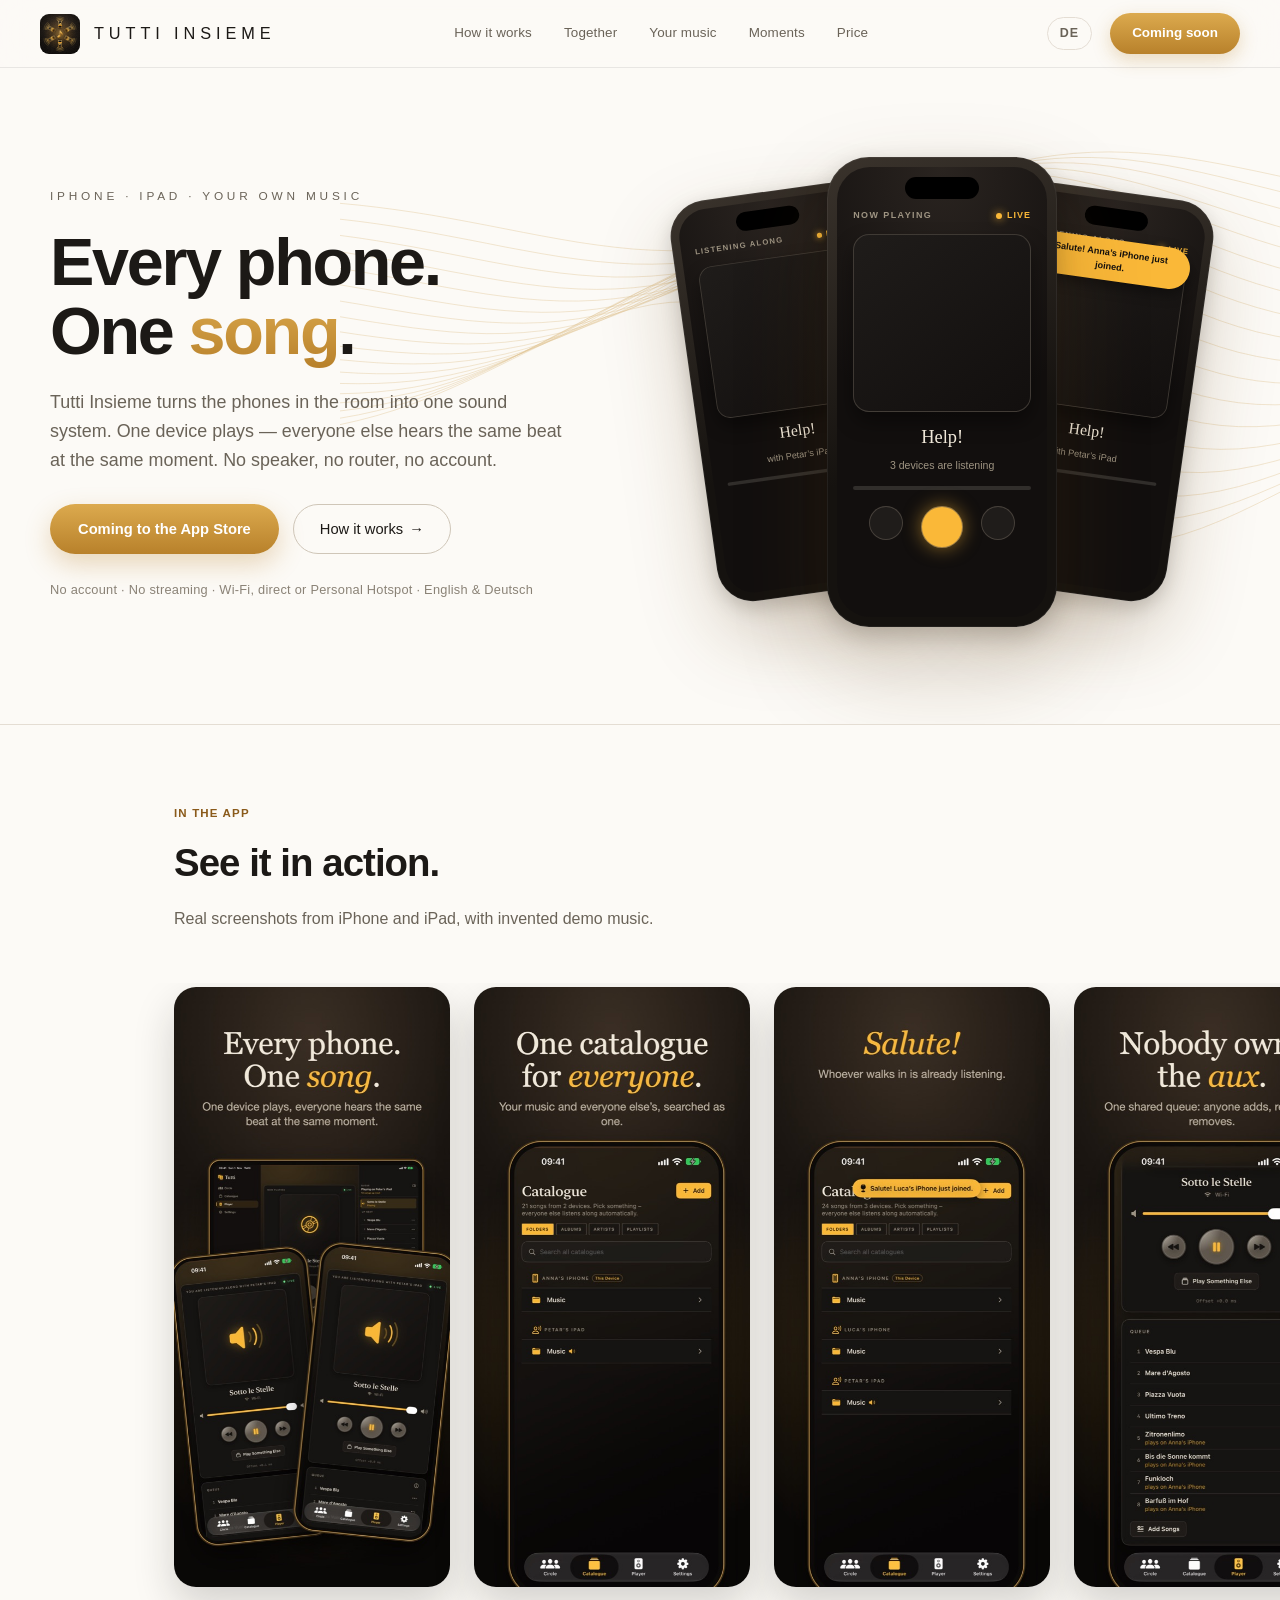
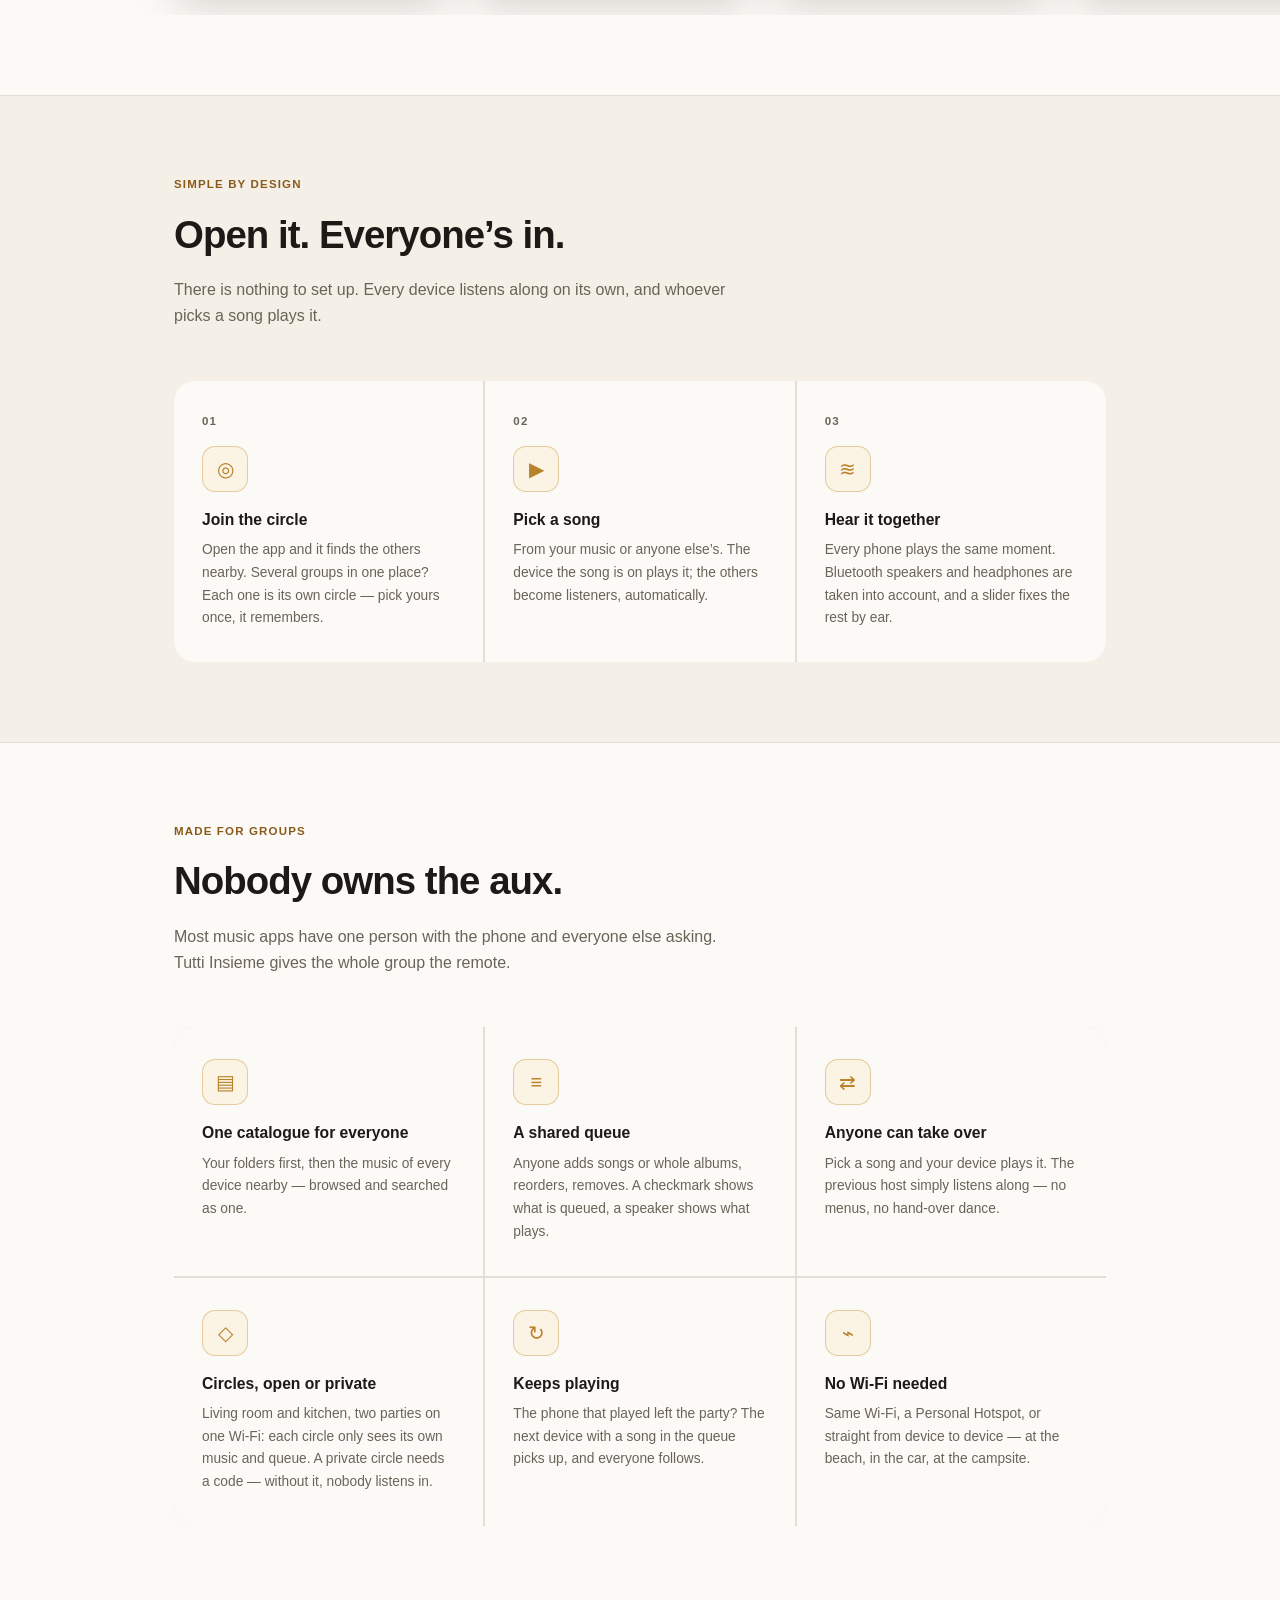
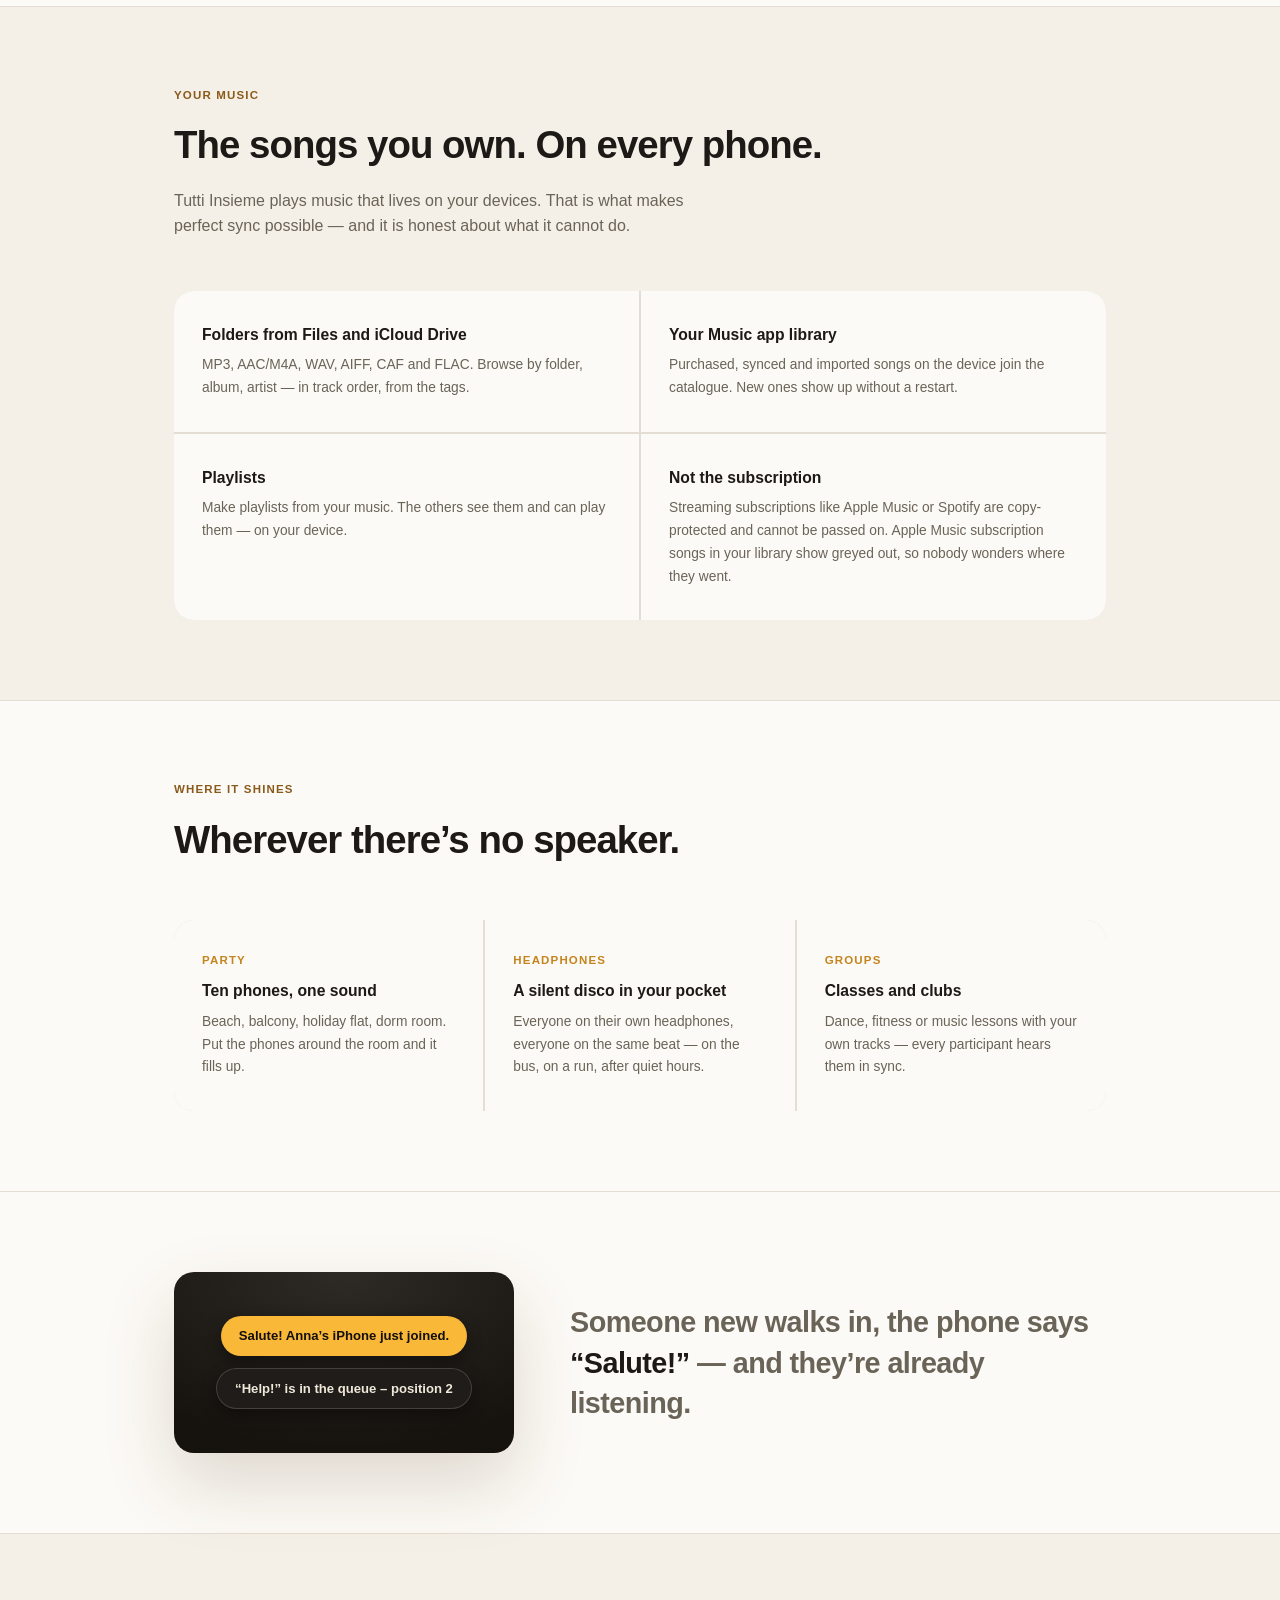
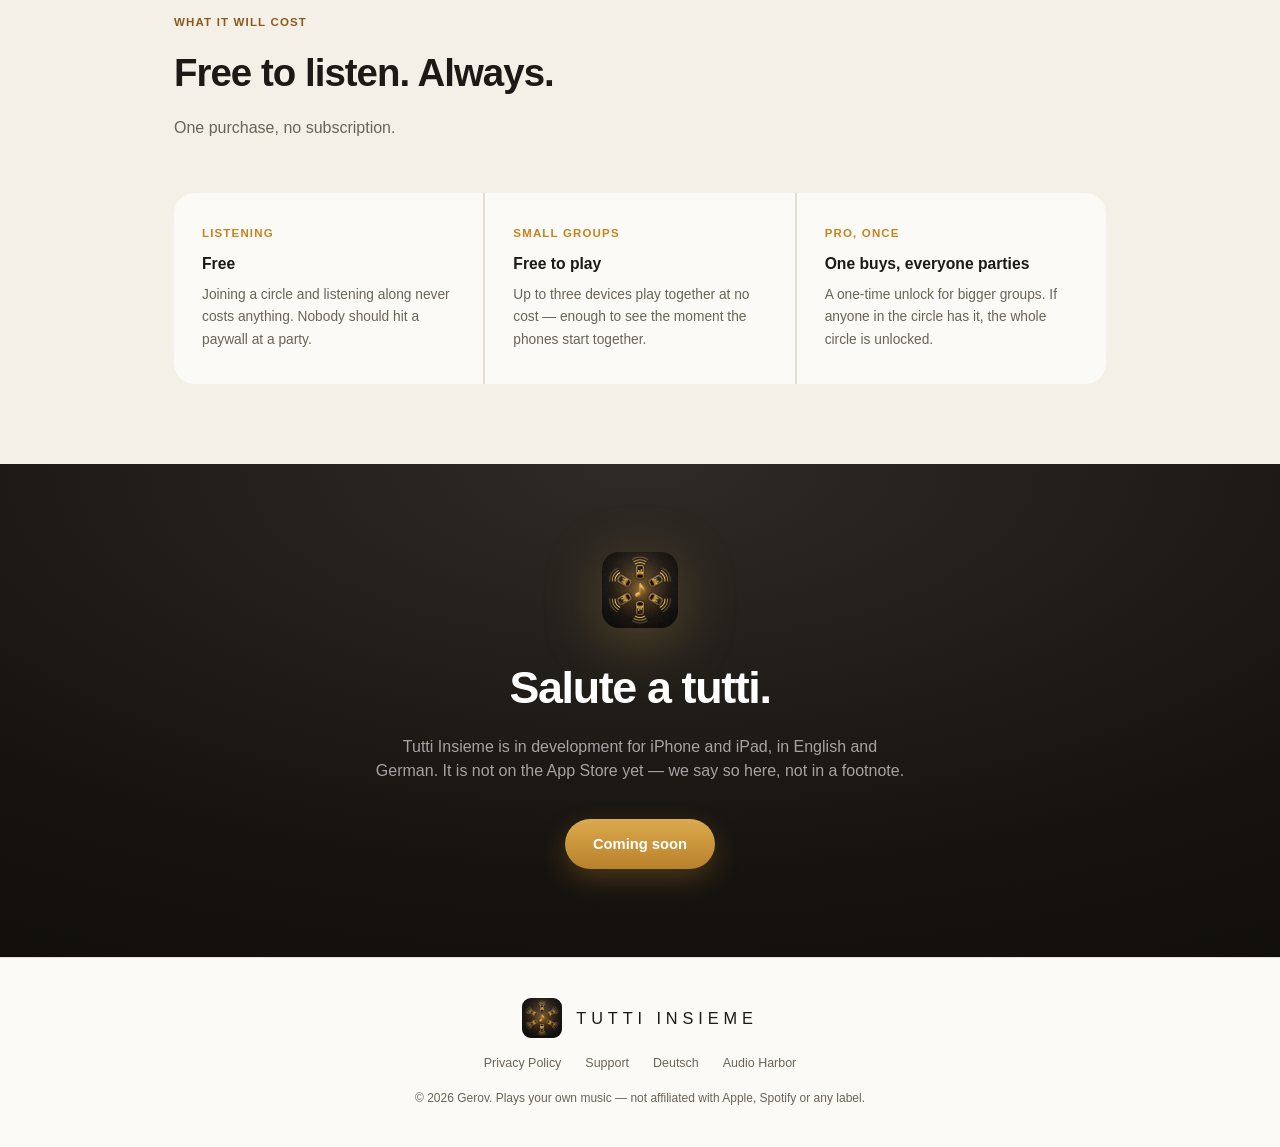
==== docs/index.html @ 095e5b58 "Update website from tutti-insieme-develop 756f2d0" ====
<!DOCTYPE html>
<html lang="en">
<head>
  <meta charset="UTF-8" />
  <meta name="viewport" content="width=device-width, initial-scale=1.0" />
  <title>Tutti Insieme — Every phone. One song.</title>
  <meta name="description" content="Tutti Insieme turns the iPhones and iPads in the room into one sound system. One device plays, everyone hears the same beat at the same moment. Your own music, no speaker, no account." />
  <meta name="keywords" content="play music on multiple phones, sync music iPhone, silent disco app, party without speaker, shared queue, local music" />
  <link rel="icon" type="image/svg+xml" href="mark.svg" />
  <link rel="apple-touch-icon" href="icon-180.png" />
  <link rel="alternate" hreflang="de" href="de.html" />
  <link rel="alternate" hreflang="en" href="index.html" />
  <link rel="stylesheet" href="site.css" />
  <meta property="og:type" content="website" />
  <meta property="og:title" content="Tutti Insieme — Every phone. One song." />
  <meta property="og:description" content="One device plays, every phone in the room plays along, in sync. Your own music, no speaker, no account." />
  <script type="application/ld+json">
  {
    "@context": "https://schema.org",
    "@type": "SoftwareApplication",
    "name": "Tutti Insieme",
    "applicationCategory": "MusicApplication",
    "operatingSystem": "iOS, iPadOS",
    "description": "Plays your own music on every iPhone and iPad in the room at once, in sync.",
    "inLanguage": ["en", "de"]
  }
  </script>
</head>
<body>

<nav>
  <a class="nav-logo" href="#" aria-label="Tutti Insieme">
    <img src="mark.svg" alt="" width="40" height="40" />
    <span class="brand-word">Tutti Insieme</span>
  </a>
  <div class="nav-links">
    <a href="#how-it-works" class="nav-link">How it works</a>
    <a href="#together" class="nav-link">Together</a>
    <a href="#music" class="nav-link">Your music</a>
    <a href="#moments" class="nav-link">Moments</a>
    <a href="#price" class="nav-link">Price</a>
  </div>
  <div class="nav-right">
    <a href="de.html" class="lang" hreflang="de" lang="de">DE</a>
    <a href="#get" class="nav-cta">Coming soon</a>
  </div>
</nav>

<section class="hero">
  <svg class="hero-waves" viewBox="0 0 1200 620" aria-hidden="true" focusable="false">
    <g fill="none" stroke="#c99a45" stroke-width="1" stroke-opacity="0.45">
      <polyline points="0,150.0 20,151.9 40,154.2 60,156.8 80,159.7 100,162.9 120,166.4 140,170.1 160,173.9 180,177.8 200,181.7 220,185.5 240,189.1 260,192.5 280,195.4 300,197.9 320,199.9 340,201.1 360,201.7 380,201.4 400,200.4 420,198.4 440,195.6 460,192.0 480,187.6 500,182.4 520,176.6 540,170.2 560,163.3 580,156.2 600,148.9 620,141.5 640,134.3 660,127.3 680,120.7 700,114.7 720,109.3 740,104.6 760,100.7 780,97.7 800,95.6 820,94.3 840,93.9 860,94.4 880,95.7 900,97.6 920,100.2 940,103.4 960,107.0 980,110.9 1000,115.0 1020,119.3 1040,123.6 1060,127.9 1080,132.0 1100,135.9 1120,139.5 1140,142.8 1160,145.8 1180,148.4 1200,150.7" />
      <polyline points="0,167.3 20,169.6 40,172.3 60,175.3 80,178.6 100,182.1 120,185.9 140,189.7 160,193.6 180,197.6 200,201.3 220,204.9 240,208.2 260,211.0 280,213.4 300,215.1 320,216.2 340,216.4 360,215.8 380,214.4 400,212.0 420,208.7 440,204.6 460,199.6 480,193.8 500,187.4 520,180.3 540,172.8 560,165.1 580,157.1 600,149.2 620,141.4 640,134.0 660,127.0 680,120.6 700,114.9 720,110.1 740,106.1 760,103.1 780,101.1 800,100.0 820,100.0 840,100.8 860,102.6 880,105.1 900,108.3 920,112.1 940,116.4 960,121.0 980,125.8 1000,130.8 1020,135.8 1040,140.7 1060,145.4 1080,149.9 1100,154.0 1120,157.8 1140,161.1 1160,164.1 1180,166.6 1200,168.6" />
      <polyline points="0,185.0 20,187.7 40,190.8 60,194.1 80,197.6 100,201.4 120,205.2 140,209.1 160,213.0 180,216.7 200,220.2 220,223.3 240,226.0 260,228.1 280,229.6 300,230.4 320,230.3 340,229.4 360,227.5 380,224.7 400,220.9 420,216.2 440,210.7 460,204.3 480,197.3 500,189.6 520,181.5 540,173.2 560,164.6 580,156.2 600,147.9 620,140.0 640,132.7 660,126.0 680,120.1 700,115.1 720,111.2 740,108.3 760,106.4 780,105.7 800,106.0 820,107.3 840,109.6 860,112.7 880,116.6 900,121.1 920,126.1 940,131.5 960,137.1 980,142.8 1000,148.5 1020,154.1 1040,159.4 1060,164.5 1080,169.1 1100,173.3 1120,177.1 1140,180.3 1160,183.1 1180,185.3 1200,187.0" />
      <polyline points="0,202.9 20,206.0 40,209.3 60,212.8 80,216.5 100,220.3 120,224.2 140,227.9 160,231.5 180,234.9 200,237.8 220,240.3 240,242.2 260,243.4 280,243.9 300,243.4 320,242.1 340,239.8 360,236.5 380,232.2 400,227.0 420,220.9 440,214.0 460,206.4 480,198.2 500,189.5 520,180.6 540,171.5 560,162.6 580,153.9 600,145.6 620,137.9 640,131.0 660,125.0 680,120.0 700,116.1 720,113.3 740,111.8 760,111.4 780,112.1 800,114.0 820,116.9 840,120.7 860,125.3 880,130.6 900,136.4 920,142.5 940,148.9 960,155.4 980,161.9 1000,168.2 1020,174.2 1040,179.8 1060,185.0 1080,189.6 1100,193.7 1120,197.3 1140,200.2 1160,202.6 1180,204.4 1200,205.7" />
      <polyline points="0,221.0 20,224.2 40,227.7 60,231.4 80,235.1 100,238.8 120,242.4 140,245.8 160,249.0 180,251.7 200,254.0 220,255.6 240,256.5 260,256.6 280,255.8 300,254.0 320,251.3 340,247.6 360,242.8 380,237.1 400,230.4 420,223.0 440,214.8 460,206.0 480,196.9 500,187.4 520,177.9 540,168.5 560,159.4 580,150.9 600,143.0 620,135.9 640,129.8 660,124.8 680,121.1 700,118.5 720,117.3 740,117.3 760,118.6 780,121.0 800,124.6 820,129.1 840,134.5 860,140.6 880,147.2 900,154.3 920,161.5 940,168.8 960,176.0 980,183.0 1000,189.7 1020,195.9 1040,201.6 1060,206.7 1080,211.2 1100,215.0 1120,218.1 1140,220.6 1160,222.5 1180,223.8 1200,224.5" />
      <polyline points="0,238.9 20,242.3 40,245.8 60,249.4 80,253.0 100,256.4 120,259.6 140,262.6 160,265.1 180,267.0 200,268.3 220,268.9 240,268.6 260,267.5 280,265.3 300,262.1 320,257.9 340,252.7 360,246.5 380,239.3 400,231.4 420,222.7 440,213.4 460,203.8 480,193.9 500,184.0 520,174.2 540,164.8 560,156.0 580,147.9 600,140.8 620,134.7 640,129.8 660,126.2 680,124.0 700,123.1 720,123.7 740,125.5 760,128.6 780,132.9 800,138.2 820,144.5 840,151.4 860,158.9 880,166.8 900,174.9 920,183.1 940,191.1 960,198.8 980,206.2 1000,213.0 1020,219.2 1040,224.7 1060,229.5 1080,233.6 1100,236.9 1120,239.4 1140,241.3 1160,242.5 1180,243.1 1200,243.1" />
      <polyline points="0,256.6 20,259.9 40,263.4 60,266.7 80,270.0 100,273.0 120,275.6 140,277.9 160,279.5 180,280.5 200,280.7 220,280.1 240,278.5 260,275.9 280,272.3 300,267.7 320,262.0 340,255.3 360,247.7 380,239.3 400,230.1 420,220.4 440,210.4 460,200.1 480,189.8 500,179.8 520,170.1 540,161.2 560,153.0 580,145.8 600,139.8 620,135.1 640,131.8 660,129.9 680,129.6 700,130.6 720,133.1 740,136.9 760,142.0 780,148.2 800,155.3 820,163.1 840,171.5 860,180.3 880,189.3 900,198.3 920,207.2 940,215.6 960,223.6 980,231.0 1000,237.7 1020,243.6 1040,248.8 1060,253.0 1080,256.4 1100,259.0 1120,260.8 1140,261.9 1160,262.3 1180,262.1 1200,261.4" />
      <polyline points="0,273.7 20,277.0 40,280.1 60,283.1 80,285.9 100,288.2 120,290.2 140,291.5 160,292.2 180,292.0 200,291.0 220,289.0 240,286.1 260,282.0 280,277.0 300,270.9 320,263.7 340,255.7 360,246.9 380,237.3 400,227.2 420,216.8 440,206.2 460,195.7 480,185.4 500,175.6 520,166.5 540,158.4 560,151.3 580,145.4 600,141.0 620,138.0 640,136.6 660,136.7 680,138.4 700,141.5 720,146.1 740,152.0 760,159.1 780,167.1 800,175.9 820,185.2 840,195.0 860,204.9 880,214.7 900,224.3 920,233.5 940,242.2 960,250.2 980,257.3 1000,263.6 1020,269.0 1040,273.4 1060,276.9 1080,279.4 1100,281.1 1120,282.0 1140,282.1 1160,281.6 1180,280.6 1200,279.0" />
      <polyline points="0,290.2 20,293.2 40,295.9 60,298.4 80,300.5 100,302.1 120,303.1 140,303.4 160,302.9 180,301.5 200,299.1 220,295.8 240,291.4 260,285.9 280,279.4 300,271.9 320,263.5 340,254.3 360,244.4 380,234.0 400,223.2 420,212.4 440,201.7 460,191.3 480,181.4 500,172.3 520,164.2 540,157.3 560,151.7 580,147.5 600,144.9 620,144.0 640,144.7 660,147.1 680,151.0 700,156.4 720,163.2 740,171.1 760,180.0 780,189.8 800,200.1 820,210.8 840,221.6 860,232.3 880,242.7 900,252.6 920,261.9 940,270.4 960,278.0 980,284.6 1000,290.2 1020,294.7 1040,298.2 1060,300.7 1080,302.2 1100,302.8 1120,302.6 1140,301.7 1160,300.2 1180,298.2 1200,295.8" />
      <polyline points="0,305.9 20,308.4 40,310.5 60,312.3 80,313.6 100,314.3 120,314.2 140,313.4 160,311.6 180,308.9 200,305.2 220,300.4 240,294.6 260,287.7 280,279.9 300,271.1 320,261.6 340,251.4 360,240.8 380,229.9 400,218.9 420,208.0 440,197.5 460,187.7 480,178.7 500,170.7 520,164.0 540,158.7 560,154.9 580,152.8 600,152.4 620,153.8 640,156.9 660,161.6 680,167.8 700,175.5 720,184.4 740,194.3 760,205.0 780,216.3 800,227.9 820,239.6 840,251.1 860,262.3 880,272.9 900,282.8 920,291.8 940,299.8 960,306.7 980,312.5 1000,317.0 1020,320.5 1040,322.8 1060,324.1 1080,324.3 1100,323.8 1120,322.4 1140,320.4 1160,317.8 1180,314.9 1200,311.6" />
      <polyline points="0,320.6 20,322.4 40,323.9 60,324.9 80,325.2 100,324.8 120,323.6 140,321.5 160,318.5 180,314.4 200,309.3 220,303.1 240,296.0 260,287.8 280,278.8 300,269.1 320,258.7 340,247.9 360,236.8 380,225.7 400,214.8 420,204.4 440,194.6 460,185.7 480,178.0 500,171.6 520,166.6 540,163.4 560,161.8 580,162.0 600,164.1 620,167.9 640,173.5 660,180.6 680,189.2 700,199.0 720,209.9 740,221.6 760,233.8 780,246.4 800,258.9 820,271.3 840,283.3 860,294.5 880,305.0 900,314.4 920,322.7 940,329.9 960,335.7 980,340.3 1000,343.6 1020,345.7 1040,346.6 1060,346.5 1080,345.4 1100,343.5 1120,340.9 1140,337.8 1160,334.2 1180,330.3 1200,326.2" />
      <polyline points="0,334.1 20,335.3 40,335.9 60,335.9 80,335.2 100,333.7 120,331.3 140,327.9 160,323.5 180,318.1 200,311.7 220,304.3 240,295.9 260,286.7 280,276.8 300,266.3 320,255.3 340,244.2 360,233.1 380,222.3 400,211.9 420,202.3 440,193.7 460,186.2 480,180.2 500,175.7 520,172.9 540,172.0 560,172.9 580,175.7 600,180.3 620,186.7 640,194.8 660,204.3 680,215.1 700,226.9 720,239.6 740,252.8 760,266.2 780,279.7 800,292.8 820,305.5 840,317.4 860,328.3 880,338.2 900,346.8 920,354.0 940,359.9 960,364.4 980,367.5 1000,369.3 1020,369.8 1040,369.2 1060,367.6 1080,365.1 1100,361.8 1120,357.9 1140,353.6 1160,349.0 1180,344.3 1200,339.4" />
      <polyline points="0,346.5 20,346.8 40,346.5 60,345.5 80,343.7 100,341.0 120,337.3 140,332.7 160,327.0 180,320.4 200,312.8 220,304.2 240,294.9 260,284.8 280,274.2 300,263.3 320,252.2 340,241.2 360,230.5 380,220.3 400,210.9 420,202.6 440,195.5 460,189.9 480,186.0 500,183.8 520,183.5 540,185.1 560,188.7 580,194.1 600,201.4 620,210.4 640,220.9 660,232.6 680,245.4 700,259.1 720,273.2 740,287.5 760,301.8 780,315.7 800,329.0 820,341.4 840,352.8 860,363.0 880,371.8 900,379.2 920,385.0 940,389.4 960,392.2 980,393.6 1000,393.6 1020,392.5 1040,390.2 1060,386.9 1080,382.9 1100,378.3 1120,373.2 1140,367.8 1160,362.3 1180,356.7 1200,351.3" />
      <polyline points="0,357.7 20,357.1 40,355.8 60,353.7 80,350.7 100,346.8 120,341.9 140,336.1 160,329.3 180,321.5 200,312.9 220,303.4 240,293.4 260,282.8 280,271.9 300,260.9 320,250.0 340,239.5 360,229.6 380,220.6 400,212.6 420,206.0 440,200.9 460,197.5 480,196.0 500,196.4 520,198.7 540,203.1 560,209.4 580,217.6 600,227.5 620,238.9 640,251.7 660,265.4 680,280.0 700,295.0 720,310.2 740,325.2 760,339.8 780,353.7 800,366.7 820,378.5 840,388.9 860,397.9 880,405.2 900,411.0 920,415.0 940,417.5 960,418.4 980,417.9 1000,416.0 1020,413.0 1040,409.0 1060,404.2 1080,398.7 1100,392.7 1120,386.5 1140,380.1 1160,373.8 1180,367.6 1200,361.7" />
      <polyline points="0,367.6 20,366.1 40,363.7 60,360.5 80,356.4 100,351.4 120,345.4 140,338.4 160,330.6 180,321.9 200,312.5 220,302.5 240,292.0 260,281.2 280,270.4 300,259.8 320,249.6 340,240.0 360,231.3 380,223.8 400,217.7 420,213.2 440,210.4 460,209.6 480,210.7 500,213.8 520,219.0 540,226.2 560,235.3 580,246.1 600,258.5 620,272.2 640,286.9 660,302.3 680,318.2 700,334.1 720,349.9 740,365.2 760,379.6 780,393.0 800,405.1 820,415.7 840,424.7 860,432.0 880,437.5 900,441.3 920,443.3 940,443.7 960,442.5 980,439.9 1000,436.1 1020,431.2 1040,425.4 1060,419.0 1080,412.1 1100,405.0 1120,397.7 1140,390.5 1160,383.6 1180,376.9 1200,370.7" />
      <polyline points="0,376.5 20,373.9 40,370.6 60,366.3 80,361.1 100,355.0 120,348.0 140,340.1 160,331.5 180,322.1 200,312.2 220,301.9 240,291.3 260,280.8 280,270.4 300,260.6 320,251.4 340,243.2 360,236.3 380,230.7 400,226.8 420,224.7 440,224.6 460,226.4 480,230.4 500,236.5 520,244.5 540,254.5 560,266.2 580,279.5 600,294.1 620,309.7 640,326.0 660,342.6 680,359.3 700,375.8 720,391.6 740,406.5 760,420.2 780,432.6 800,443.3 820,452.3 840,459.4 860,464.7 880,468.0 900,469.5 920,469.2 940,467.2 960,463.8 980,459.1 1000,453.2 1020,446.5 1040,439.1 1060,431.2 1080,423.1 1100,414.9 1120,406.8 1140,399.0 1160,391.6 1180,384.7 1200,378.3" />
      <polyline points="0,384.4 20,380.8 40,376.4 60,371.2 80,365.0 100,358.0 120,350.2 140,341.6 160,332.4 180,322.6 200,312.5 220,302.3 240,292.0 260,282.1 280,272.6 300,264.0 320,256.3 340,249.9 360,245.0 380,241.7 400,240.3 420,240.9 440,243.6 460,248.4 480,255.3 500,264.3 520,275.1 540,287.7 560,301.9 580,317.3 600,333.7 620,350.8 640,368.2 660,385.6 680,402.6 700,419.0 720,434.3 740,448.3 760,460.8 780,471.5 800,480.4 820,487.3 840,492.1 860,494.9 880,495.8 900,494.7 920,492.0 940,487.6 960,481.9 980,475.1 1000,467.3 1020,458.8 1040,449.9 1060,440.7 1080,431.5 1100,422.5 1120,413.9 1140,405.6 1160,398.0 1180,391.1 1200,384.9" />
      <polyline points="0,391.4 20,386.9 40,381.6 60,375.5 80,368.5 100,360.8 120,352.3 140,343.3 160,333.8 180,324.0 200,314.1 220,304.2 240,294.7 260,285.8 280,277.6 300,270.5 320,264.8 340,260.5 360,258.0 380,257.3 400,258.7 420,262.2 440,267.8 460,275.5 480,285.3 500,297.1 520,310.5 540,325.5 560,341.8 580,359.0 600,376.8 620,394.9 640,412.9 660,430.4 680,447.1 700,462.7 720,476.9 740,489.5 760,500.1 780,508.8 800,515.3 820,519.7 840,521.9 860,522.1 880,520.2 900,516.5 920,511.2 940,504.4 960,496.4 980,487.5 1000,477.9 1020,467.9 1040,457.7 1060,447.5 1080,437.5 1100,427.9 1120,418.9 1140,410.6 1160,403.0 1180,396.3 1200,390.4" />
    </g>
  </svg>
  <div class="hero-inner">
    <div class="hero-copy">
      <span class="hero-eyebrow">iPhone · iPad · Your own music</span>
      <h1>Every phone.<br>One <em>song</em>.</h1>
      <p>Tutti Insieme turns the phones in the room into one sound system. One device plays — everyone else hears the same beat at the same moment. No speaker, no router, no account.</p>
      <div class="hero-actions">
        <a href="#get" class="btn-primary">Coming to the App Store</a>
        <a href="#how-it-works" class="btn-secondary">How it works</a>
      </div>
      <p class="hero-trust">No account · No streaming · Wi‑Fi, direct or Personal Hotspot · English &amp; Deutsch</p>
    </div>
    <div class="phones" aria-label="Three phones playing the same song in sync" role="img">
      <div class="phone left" aria-hidden="true">
        <div class="screen">
          <div class="ui-row"><span class="ui-label">Listening along</span><span class="ui-lamp">Live</span></div>
          <div class="art"><div class="eq"><span></span><span></span><span></span><span></span><span></span></div></div>
          <div class="ui-title">Help!</div>
          <div class="ui-sub">with Petar’s iPad</div>
          <div class="ui-bar"><i></i></div>
        </div>
      </div>
      <div class="phone center" aria-hidden="true">
        <div class="screen">
          <div class="ui-row"><span class="ui-label">Now playing</span><span class="ui-lamp">Live</span></div>
          <div class="art"><div class="eq"><span></span><span></span><span></span><span></span><span></span></div></div>
          <div class="ui-title">Help!</div>
          <div class="ui-sub">3 devices are listening</div>
          <div class="ui-bar"><i></i></div>
          <div class="ui-buttons"><b></b><b class="play"></b><b></b></div>
        </div>
      </div>
      <div class="phone right" aria-hidden="true">
        <div class="screen">
          <div class="salute">Salute! Anna’s iPhone just joined.</div>
          <div class="ui-row"><span class="ui-label">Listening along</span><span class="ui-lamp">Live</span></div>
          <div class="art"><div class="eq"><span></span><span></span><span></span><span></span><span></span></div></div>
          <div class="ui-title">Help!</div>
          <div class="ui-sub">with Petar’s iPad</div>
          <div class="ui-bar"><i></i></div>
        </div>
      </div>
    </div>
  </div>
</section>

<hr class="divider" />

<section class="section shots" id="screens">
  <div class="container">
    <div class="section-header">
      <div class="section-eyebrow">In the app</div>
      <h2 class="section-title">See it in action.</h2>
      <p class="section-sub">Real screenshots from iPhone and iPad, with invented demo music.</p>
    </div>
  </div>
  <div class="shots-strip" role="list" aria-label="Screenshots">
      <img src="screenshots/en-1-hero.jpg" alt="Every phone, one song" width="506" height="1100" loading="lazy" />
      <img src="screenshots/en-2-catalogue.jpg" alt="One catalogue for everyone" width="506" height="1100" loading="lazy" />
      <img src="screenshots/en-3-salute.jpg" alt="Salute! when someone joins" width="506" height="1100" loading="lazy" />
      <img src="screenshots/en-4-queue.jpg" alt="A shared queue" width="506" height="1100" loading="lazy" />
      <img src="screenshots/en-5-album.jpg" alt="Your own music, no subscription" width="506" height="1100" loading="lazy" />
      <img src="screenshots/en-6-circle.jpg" alt="Private circles with a code or QR code" width="506" height="1100" loading="lazy" />
  </div>
</section>

<hr class="divider" />

<section class="section tinted" id="how-it-works">
  <div class="container">
    <div class="section-header">
      <div class="section-eyebrow">Simple by design</div>
      <h2 class="section-title">Open it. Everyone’s in.</h2>
      <p class="section-sub">There is nothing to set up. Every device listens along on its own, and whoever picks a song plays it.</p>
    </div>
    <div class="grid">
      <div class="cell">
        <div class="cell-num">01</div>
        <span class="icon">◎</span>
        <h3>Join the circle</h3>
        <p>Open the app and it finds the others nearby. Several groups in one place? Each one is its own circle — pick yours once, it remembers.</p>
      </div>
      <div class="cell">
        <div class="cell-num">02</div>
        <span class="icon">▶</span>
        <h3>Pick a song</h3>
        <p>From your music or anyone else’s. The device the song is on plays it; the others become listeners, automatically.</p>
      </div>
      <div class="cell">
        <div class="cell-num">03</div>
        <span class="icon">≋</span>
        <h3>Hear it together</h3>
        <p>Every phone plays the same moment. Bluetooth speakers and headphones are taken into account, and a slider fixes the rest by ear.</p>
      </div>
    </div>
  </div>
</section>

<hr class="divider" />

<section class="section" id="together">
  <div class="container">
    <div class="section-header">
      <div class="section-eyebrow">Made for groups</div>
      <h2 class="section-title">Nobody owns the aux.</h2>
      <p class="section-sub">Most music apps have one person with the phone and everyone else asking. Tutti Insieme gives the whole group the remote.</p>
    </div>
    <div class="grid">
      <div class="cell">
        <span class="icon">▤</span>
        <h3>One catalogue for everyone</h3>
        <p>Your folders first, then the music of every device nearby — browsed and searched as one.</p>
      </div>
      <div class="cell">
        <span class="icon">≡</span>
        <h3>A shared queue</h3>
        <p>Anyone adds songs or whole albums, reorders, removes. A checkmark shows what is queued, a speaker shows what plays.</p>
      </div>
      <div class="cell">
        <span class="icon">⇄</span>
        <h3>Anyone can take over</h3>
        <p>Pick a song and your device plays it. The previous host simply listens along — no menus, no hand-over dance.</p>
      </div>
      <div class="cell">
        <span class="icon">◇</span>
        <h3>Circles, open or private</h3>
        <p>Living room and kitchen, two parties on one Wi‑Fi: each circle only sees its own music and queue. A private circle needs a code — without it, nobody listens in.</p>
      </div>
      <div class="cell">
        <span class="icon">↻</span>
        <h3>Keeps playing</h3>
        <p>The phone that played left the party? The next device with a song in the queue picks up, and everyone follows.</p>
      </div>
      <div class="cell">
        <span class="icon">⌁</span>
        <h3>No Wi‑Fi needed</h3>
        <p>Same Wi‑Fi, a Personal Hotspot, or straight from device to device — at the beach, in the car, at the campsite.</p>
      </div>
    </div>
  </div>
</section>

<hr class="divider" />

<section class="section tinted" id="music">
  <div class="container">
    <div class="section-header">
      <div class="section-eyebrow">Your music</div>
      <h2 class="section-title">The songs you own. On every phone.</h2>
      <p class="section-sub">Tutti Insieme plays music that lives on your devices. That is what makes perfect sync possible — and it is honest about what it cannot do.</p>
    </div>
    <div class="grid two">
      <div class="cell">
        <h3>Folders from Files and iCloud Drive</h3>
        <p>MP3, AAC/M4A, WAV, AIFF, CAF and FLAC. Browse by folder, album, artist — in track order, from the tags.</p>
      </div>
      <div class="cell">
        <h3>Your Music app library</h3>
        <p>Purchased, synced and imported songs on the device join the catalogue. New ones show up without a restart.</p>
      </div>
      <div class="cell">
        <h3>Playlists</h3>
        <p>Make playlists from your music. The others see them and can play them — on your device.</p>
      </div>
      <div class="cell">
        <h3>Not the subscription</h3>
        <p>Streaming subscriptions like Apple Music or Spotify are copy-protected and cannot be passed on. Apple Music subscription songs in your library show greyed out, so nobody wonders where they went.</p>
      </div>
    </div>
  </div>
</section>

<hr class="divider" />

<section class="section" id="moments">
  <div class="container">
    <div class="section-header">
      <div class="section-eyebrow">Where it shines</div>
      <h2 class="section-title">Wherever there’s no speaker.</h2>
    </div>
    <div class="grid">
      <div class="cell">
        <div class="cell-lead">Party</div>
        <h3>Ten phones, one sound</h3>
        <p>Beach, balcony, holiday flat, dorm room. Put the phones around the room and it fills up.</p>
      </div>
      <div class="cell">
        <div class="cell-lead">Headphones</div>
        <h3>A silent disco in your pocket</h3>
        <p>Everyone on their own headphones, everyone on the same beat — on the bus, on a run, after quiet hours.</p>
      </div>
      <div class="cell">
        <div class="cell-lead">Groups</div>
        <h3>Classes and clubs</h3>
        <p>Dance, fitness or music lessons with your own tracks — every participant hears them in sync.</p>
      </div>
    </div>
  </div>
</section>

<div class="quote-section">
  <div class="quote-inner">
    <div class="banner-card" aria-hidden="true">
      <span class="pill">Salute! Anna’s iPhone just joined.</span>
      <span class="pill quiet">“Help!” is in the queue – position 2</span>
    </div>
    <p class="quote">Someone new walks in, the phone says <em>“Salute!”</em> — and they’re already listening.</p>
  </div>
</div>

<section class="section tinted" id="price">
  <div class="container">
    <div class="section-header">
      <div class="section-eyebrow">What it will cost</div>
      <h2 class="section-title">Free to listen. Always.</h2>
      <p class="section-sub">One purchase, no subscription.</p>
    </div>
    <div class="grid">
      <div class="cell">
        <div class="cell-lead">Listening</div>
        <h3>Free</h3>
        <p>Joining a circle and listening along never costs anything. Nobody should hit a paywall at a party.</p>
      </div>
      <div class="cell">
        <div class="cell-lead">Small groups</div>
        <h3>Free to play</h3>
        <p>Up to three devices play together at no cost — enough to see the moment the phones start together.</p>
      </div>
      <div class="cell">
        <div class="cell-lead">Pro, once</div>
        <h3>One buys, everyone parties</h3>
        <p>A one-time unlock for bigger groups. If anyone in the circle has it, the whole circle is unlocked.</p>
      </div>
    </div>
  </div>
</section>

<section class="cta-section" id="get">
  <img class="cta-mark" src="mark.svg" alt="" width="76" height="76" />
  <h2>Salute a tutti.</h2>
  <p>Tutti Insieme is in development for iPhone and iPad, in English and German. It is not on the App Store yet — we say so here, not in a footnote.</p>
  <span class="btn-cta">Coming soon</span>
</section>

<footer>
  <a class="footer-logo" href="#" aria-label="Tutti Insieme">
    <img src="mark.svg" alt="" width="40" height="40" />
    <span class="brand-word">Tutti Insieme</span>
  </a>
  <div class="footer-links">
    <a href="privacy.html">Privacy Policy</a>
    <a href="support.html">Support</a>
    <a href="de.html" hreflang="de" lang="de">Deutsch</a>
    <a href="https://petergerov.github.io/audio-harbor/">Audio Harbor</a>
  </div>
  <p>© 2026 Gerov. Plays your own music — not affiliated with Apple, Spotify or any label.</p>
</footer>

</body>
</html>
---- docs/site.css ----
/* Tutti Insieme — homepage. Same design language as Audio Harbor's site:
   warm paper, gold, quiet grids, a dark close. The phones carry the app's own colours. */

*, *::before, *::after { box-sizing: border-box; margin: 0; padding: 0; }

:root {
  --bg:        #fcfaf6;
  --bg2:       #f5f0e7;
  --text:      #1c1916;
  --secondary: #6a6358;
  --border:    #e4ddd3;
  --accent:    #8a5a1a;
  --amber:     #c4841e;
  --muted:     #8a8276;
  --radius:    12px;
  --radius-lg: 20px;
  --gold:      linear-gradient(180deg, #dcaa4e 0%, #b8812b 100%);
  --gold-line: #c99a45;

  /* The app's colours, for the phones */
  --app-chassis: #120f0e;
  --app-face:    #161412;
  --app-lift:    #1f1c1a;
  --app-ivory:   #f0e8d9;
  --app-dim:     #9e9482;
  --app-amber:   #fab838;
  --app-edge:    #615950;
}

html { scroll-behavior: smooth; }

body {
  font-family: -apple-system, BlinkMacSystemFont, "SF Pro Display", "Helvetica Neue", sans-serif;
  background: var(--bg);
  color: var(--text);
  line-height: 1.5;
  overflow-x: hidden;
  -webkit-font-smoothing: antialiased;
}

a { color: var(--accent); }

/* Navigation */
nav {
  position: fixed; top: 0; left: 0; right: 0; z-index: 100;
  display: flex; align-items: center; justify-content: space-between;
  padding: 0 40px;
  height: 68px;
  background: rgba(252,250,246,0.86);
  backdrop-filter: blur(20px) saturate(180%);
  -webkit-backdrop-filter: blur(20px) saturate(180%);
  border-bottom: 1px solid rgba(0,0,0,0.08);
}
.nav-logo, .footer-logo {
  display: flex; align-items: center; gap: 14px;
  color: var(--text); text-decoration: none;
}
.nav-logo img, .footer-logo img { display: block; width: 40px; height: 40px; }
.brand-word {
  font-size: 1.02rem; font-weight: 500;
  letter-spacing: 0.3em; text-transform: uppercase;
  white-space: nowrap;
}
.nav-links { display: flex; gap: 32px; align-items: center; }
.nav-link {
  position: relative;
  color: var(--secondary); text-decoration: none;
  font-size: 0.84rem; font-weight: 500; letter-spacing: 0.01em;
  padding: 6px 0;
  transition: color .15s;
}
.nav-link::after {
  content: ""; position: absolute; left: 0; right: 0; bottom: 0;
  height: 2px; border-radius: 1px; background: var(--gold);
  transform: scaleX(0); transition: transform .2s;
}
.nav-link:hover { color: var(--text); }
.nav-link:hover::after { transform: scaleX(1); }
.nav-right { display: flex; align-items: center; gap: 18px; }
.lang {
  font-size: 0.78rem; font-weight: 600; letter-spacing: 0.08em;
  color: var(--secondary); text-decoration: none;
  border: 1px solid var(--border); border-radius: 980px;
  padding: 6px 12px;
}
.lang:hover { border-color: var(--gold-line); color: var(--text); }
.nav-cta {
  font-size: 0.84rem; font-weight: 600;
  color: #fff; text-decoration: none;
  background: var(--gold);
  padding: 10px 22px; border-radius: 980px;
  box-shadow: 0 6px 18px rgba(184,129,43,0.28);
  transition: filter .15s;
  white-space: nowrap;
}
.nav-cta:hover { filter: brightness(1.06); }

.container { max-width: 980px; margin: 0 auto; padding: 0 24px; }

/* Hero */
.hero {
  position: relative;
  overflow: hidden;
  padding: 132px 24px 72px;
}
.hero-waves {
  position: absolute; top: 40px; right: -160px;
  width: 1100px; height: 620px;
  pointer-events: none;
  opacity: 0.55;
}
.hero-inner {
  position: relative;
  max-width: 1180px; margin: 0 auto;
  display: grid; grid-template-columns: minmax(0, 1fr) minmax(0, 1.05fr);
  gap: 56px; align-items: center;
}
.hero-eyebrow {
  display: inline-block;
  font-size: 0.74rem; font-weight: 500;
  letter-spacing: 0.32em; text-transform: uppercase;
  color: var(--secondary);
  margin-bottom: 22px;
}
.hero h1 {
  font-size: clamp(2.6rem, 5.2vw, 4.4rem);
  font-weight: 700;
  letter-spacing: -0.035em;
  line-height: 1.04;
  margin: 0 0 22px;
}
.hero h1 em { font-style: normal; background: var(--gold); -webkit-background-clip: text; background-clip: text; color: transparent; }
.hero p {
  font-size: 1.12rem;
  color: var(--secondary);
  max-width: 520px;
  margin: 0 0 30px;
  line-height: 1.6;
}
.hero-actions { display: flex; gap: 14px; align-items: center; flex-wrap: wrap; }
.btn-primary, .btn-cta {
  display: inline-flex; align-items: center; gap: 8px;
  background: var(--gold); color: #fff;
  font-size: 0.92rem; font-weight: 600;
  padding: 14px 28px;
  border-radius: 980px;
  text-decoration: none;
  box-shadow: 0 10px 26px rgba(184,129,43,0.30);
}
.btn-secondary {
  display: inline-flex; align-items: center; gap: 6px;
  color: var(--text);
  font-size: 0.92rem; font-weight: 500;
  padding: 13px 26px;
  border: 1px solid #cfc6b8; border-radius: 980px;
  text-decoration: none;
  transition: border-color .15s, background .15s;
}
.btn-secondary:hover { border-color: var(--gold-line); background: rgba(255,255,255,0.6); }
.btn-secondary::after { content: " →"; }
.hero .hero-trust {
  font-size: 0.8rem; color: var(--muted);
  margin: 26px 0 0;
  letter-spacing: 0.02em; line-height: 1.6;
}

/* Phones in sync: every equaliser and progress bar runs on the same clock. */
.phones {
  position: relative;
  height: 520px;
  display: flex; align-items: center; justify-content: center;
}
.phone {
  position: absolute;
  width: 230px; height: 470px;
  border-radius: 42px;
  padding: 10px;
  background: linear-gradient(160deg, #3a332c 0%, #15120f 60%);
  box-shadow: 0 40px 90px rgba(90,60,20,0.25), 0 8px 24px rgba(0,0,0,0.18), inset 0 0 0 1px rgba(255,255,255,0.06);
}
.phone.left  { transform: translateX(-150px) rotate(-8deg) scale(0.86); z-index: 1; }
.phone.right { transform: translateX(150px) rotate(8deg) scale(0.86); z-index: 1; }
.phone.center { z-index: 2; }
.screen {
  position: relative;
  height: 100%;
  border-radius: 33px;
  overflow: hidden;
  background: radial-gradient(120% 80% at 50% 0%, #2a2420 0%, var(--app-chassis) 70%);
  color: var(--app-ivory);
  padding: 42px 16px 18px;
  display: flex; flex-direction: column; gap: 12px;
}
.screen::before {
  content: ""; position: absolute; top: 10px; left: 50%;
  width: 74px; height: 22px; border-radius: 12px;
  transform: translateX(-50%);
  background: #000;
}
.ui-row { display: flex; justify-content: space-between; align-items: center; }
.ui-label {
  font-size: 0.56rem; font-weight: 600; letter-spacing: 0.16em; text-transform: uppercase;
  color: var(--app-dim);
}
.ui-lamp {
  display: inline-flex; align-items: center; gap: 5px;
  font-size: 0.56rem; font-weight: 600; letter-spacing: 0.12em; text-transform: uppercase;
  color: var(--app-amber);
}
.ui-lamp::before {
  content: ""; width: 6px; height: 6px; border-radius: 50%;
  background: var(--app-amber); box-shadow: 0 0 8px var(--app-amber);
}
.art {
  aspect-ratio: 1;
  border-radius: 16px;
  background: linear-gradient(145deg, var(--app-lift) 0%, var(--app-chassis) 100%);
  border: 1px solid rgba(97,89,80,0.55);
  display: flex; align-items: center; justify-content: center;
  box-shadow: 0 10px 20px rgba(0,0,0,0.4);
}
.eq { display: flex; align-items: flex-end; gap: 6px; height: 64px; }
.eq span {
  width: 9px; border-radius: 3px;
  background: var(--app-amber);
  box-shadow: 0 0 12px rgba(250,184,56,0.45);
  animation: eq 1.2s ease-in-out infinite;
}
.eq span:nth-child(1) { animation-delay: -0.9s; }
.eq span:nth-child(2) { animation-delay: -0.3s; }
.eq span:nth-child(3) { animation-delay: -0.6s; }
.eq span:nth-child(4) { animation-delay: -0.1s; }
.eq span:nth-child(5) { animation-delay: -0.75s; }
@keyframes eq {
  0%, 100% { height: 18%; }
  25% { height: 92%; }
  50% { height: 40%; }
  75% { height: 70%; }
}
.ui-title { font-family: ui-serif, Georgia, serif; font-size: 1.15rem; text-align: center; }
.ui-sub { font-size: 0.66rem; color: var(--app-dim); text-align: center; margin-top: -6px; }
.ui-bar { height: 4px; border-radius: 2px; background: rgba(240,232,217,0.14); overflow: hidden; }
.ui-bar i {
  display: block; height: 100%; width: 0;
  background: var(--app-amber);
  animation: progress 24s linear infinite;
}
@keyframes progress { from { width: 4%; } to { width: 100%; } }
.ui-buttons { display: flex; justify-content: center; gap: 18px; margin-top: 4px; }
.ui-buttons b {
  width: 34px; height: 34px; border-radius: 50%;
  background: var(--app-lift); border: 1px solid rgba(97,89,80,0.6);
}
.ui-buttons b.play { width: 42px; height: 42px; background: var(--app-amber); box-shadow: 0 0 18px rgba(250,184,56,0.5); }
.salute {
  position: absolute; top: 46px; left: 12px; right: 12px; z-index: 3;
  border-radius: 980px;
  background: var(--app-amber); color: var(--app-chassis);
  font-size: 0.66rem; font-weight: 600;
  padding: 8px 12px;
  text-align: center;
  box-shadow: 0 6px 16px rgba(0,0,0,0.4);
  animation: salute 8s ease-in-out infinite;
}
@keyframes salute {
  0%, 8%   { opacity: 0; transform: translateY(-8px); }
  14%, 46% { opacity: 1; transform: none; }
  52%, 100% { opacity: 0; transform: translateY(-8px); }
}
@media (prefers-reduced-motion: reduce) {
  .eq span, .ui-bar i, .salute { animation: none; }
  .eq span { height: 60%; }
  .ui-bar i { width: 42%; }
}
@media (max-width: 900px) {
  .hero { padding-top: 112px; text-align: center; }
  .hero-inner { grid-template-columns: 1fr; gap: 24px; }
  .hero p { margin-left: auto; margin-right: auto; }
  .hero-actions { justify-content: center; }
  .hero-waves { right: -420px; }
}
@media (max-width: 520px) {
  .phones { height: 440px; }
  .phone { width: 196px; height: 400px; }
  .phone.left  { transform: translateX(-92px) rotate(-8deg) scale(0.8); }
  .phone.right { transform: translateX(92px) rotate(8deg) scale(0.8); }
}

/* Sections */
.section-eyebrow {
  font-size: 0.72rem; font-weight: 600;
  letter-spacing: 0.1em; text-transform: uppercase;
  color: var(--accent); margin-bottom: 12px;
}
.section-title {
  font-size: clamp(1.6rem, 3vw, 2.4rem);
  font-weight: 700; letter-spacing: -0.025em;
  margin-bottom: 14px;
}
.section-sub {
  font-size: 1rem; color: var(--secondary);
  max-width: 560px; line-height: 1.6;
}
.note {
  font-size: 0.78rem; color: var(--muted);
  margin-top: 28px; max-width: 620px; line-height: 1.55;
}
hr.divider { border: none; border-top: 1px solid var(--border); margin: 0; }

.section { padding: 80px 0; }
.section.tinted { background: var(--bg2); }
.section-header { margin-bottom: 52px; }

.grid {
  display: grid;
  grid-template-columns: repeat(3, 1fr);
  gap: 2px;
  background: var(--border);
  border-radius: var(--radius-lg);
  overflow: hidden;
}
.grid.two { grid-template-columns: repeat(2, 1fr); }
.cell { background: var(--bg); padding: 32px 28px; }
.cell-num {
  font-size: 0.72rem; font-weight: 700; letter-spacing: 0.1em;
  color: var(--secondary); margin-bottom: 16px;
}
.cell-lead {
  font-size: 0.72rem; font-weight: 700; letter-spacing: 0.1em;
  text-transform: uppercase; color: var(--amber); margin-bottom: 10px;
}
.icon {
  display: inline-flex; align-items: center; justify-content: center;
  width: 46px; height: 46px; margin-bottom: 16px;
  border: 1px solid rgba(201,154,69,0.45); border-radius: 13px;
  background: #fbf3e4; color: #b8812b;
  font-size: 1.25rem; line-height: 1;
}
.cell h3 { font-size: 0.98rem; font-weight: 600; margin-bottom: 8px; }
.cell p { font-size: 0.86rem; color: var(--secondary); line-height: 1.65; }

/* Quote */
.quote-section {
  padding: 80px 24px;
  border-top: 1px solid var(--border);
  border-bottom: 1px solid var(--border);
}
.quote-inner {
  max-width: 932px; margin: 0 auto;
  display: grid; grid-template-columns: minmax(0, 340px) minmax(0, 1fr);
  gap: 56px; align-items: center;
}
.quote {
  font-size: clamp(1.2rem, 2.5vw, 1.8rem);
  font-weight: 600;
  letter-spacing: -0.02em;
  color: var(--secondary);
  line-height: 1.4;
}
.quote em { font-style: normal; color: var(--text); }
.banner-card {
  border-radius: var(--radius-lg);
  background: radial-gradient(120% 140% at 50% 0%, #2e2a25 0%, #16130f 70%);
  padding: 44px 24px;
  box-shadow: 0 30px 70px rgba(90,60,20,0.18);
  display: flex; flex-direction: column; gap: 12px; align-items: center;
}
.banner-card .pill {
  border-radius: 980px;
  background: var(--app-amber); color: var(--app-chassis);
  font-size: 0.82rem; font-weight: 600;
  padding: 10px 18px;
  box-shadow: 0 6px 16px rgba(0,0,0,0.4);
}
.banner-card .pill.quiet { background: var(--app-lift); color: var(--app-ivory); border: 1px solid rgba(97,89,80,0.6); }
@media (max-width: 700px) {
  .quote-inner { grid-template-columns: 1fr; gap: 36px; text-align: center; }
}

/* Close */
.cta-section {
  background: radial-gradient(120% 140% at 50% 0%, #2e2a25 0%, #16130f 60%, #0e0c0a 100%);
  color: #fff;
  padding: 88px 24px;
  text-align: center;
}
.cta-mark { display: block; width: 76px; height: 76px; margin: 0 auto 26px; filter: drop-shadow(0 12px 28px rgba(220,170,78,0.28)); }
.cta-section h2 {
  font-size: clamp(1.8rem, 3.5vw, 2.8rem);
  font-weight: 700; letter-spacing: -0.03em;
  margin-bottom: 14px;
}
.cta-section p { font-size: 1rem; opacity: 0.6; margin: 0 auto 36px; max-width: 540px; }

footer {
  padding: 40px 24px;
  border-top: 1px solid var(--border);
  display: flex; flex-direction: column; align-items: center;
  gap: 16px; text-align: center;
}
.footer-links { display: flex; gap: 24px; flex-wrap: wrap; justify-content: center; }
.footer-links a {
  font-size: 0.78rem; color: var(--secondary);
  text-decoration: none; transition: color .15s;
}
.footer-links a:hover { color: var(--text); }
footer p { font-size: 0.75rem; color: var(--secondary); }

/* Text pages (privacy) */
.page { max-width: 680px; margin: 0 auto; padding: 116px 24px 80px; }
.page h1 { font-size: 2rem; font-weight: 700; letter-spacing: -0.03em; margin-bottom: 8px; }
.page .updated { font-size: 0.85rem; color: var(--secondary); margin-bottom: 36px; }
.page h2 { font-size: 1.05rem; font-weight: 600; margin: 28px 0 8px; }
.page p { font-size: 0.95rem; color: var(--secondary); margin-bottom: 14px; line-height: 1.6; }
.page ul { margin: 0 0 14px 18px; color: var(--secondary); font-size: 0.95rem; line-height: 1.6; }
.page section + section { margin-top: 56px; padding-top: 40px; border-top: 1px solid var(--border); }

@media (max-width: 760px) {
  nav { padding: 0 20px; }
  .nav-links { display: none; }
  .brand-word { font-size: 0.8rem; letter-spacing: 0.2em; }
  .nav-cta { padding: 8px 14px; font-size: 0.78rem; }
  .grid, .grid.two { grid-template-columns: 1fr; }
  .page { padding: 96px 16px 64px; }
}
@media (max-width: 480px) {
  /* The hero's own button says the same right below. */
  .nav-cta { display: none; }
}

/* Screenshots: a strip of the App Store images that scrolls sideways */
.shots-strip {
  display: flex; gap: 24px;
  overflow-x: auto; scroll-snap-type: x mandatory;
  padding: 4px max(24px, calc((100vw - 980px) / 2 + 24px)) 28px;
  scrollbar-width: thin;
}
.shots-strip img {
  flex: none; height: 600px; width: auto;
  border-radius: 22px; scroll-snap-align: center;
  box-shadow: 0 18px 40px rgba(28, 25, 22, 0.18);
}
@media (max-width: 520px) {
  .shots-strip { gap: 14px; padding: 4px 16px 20px; }
  .shots-strip img { height: 460px; border-radius: 16px; }
}
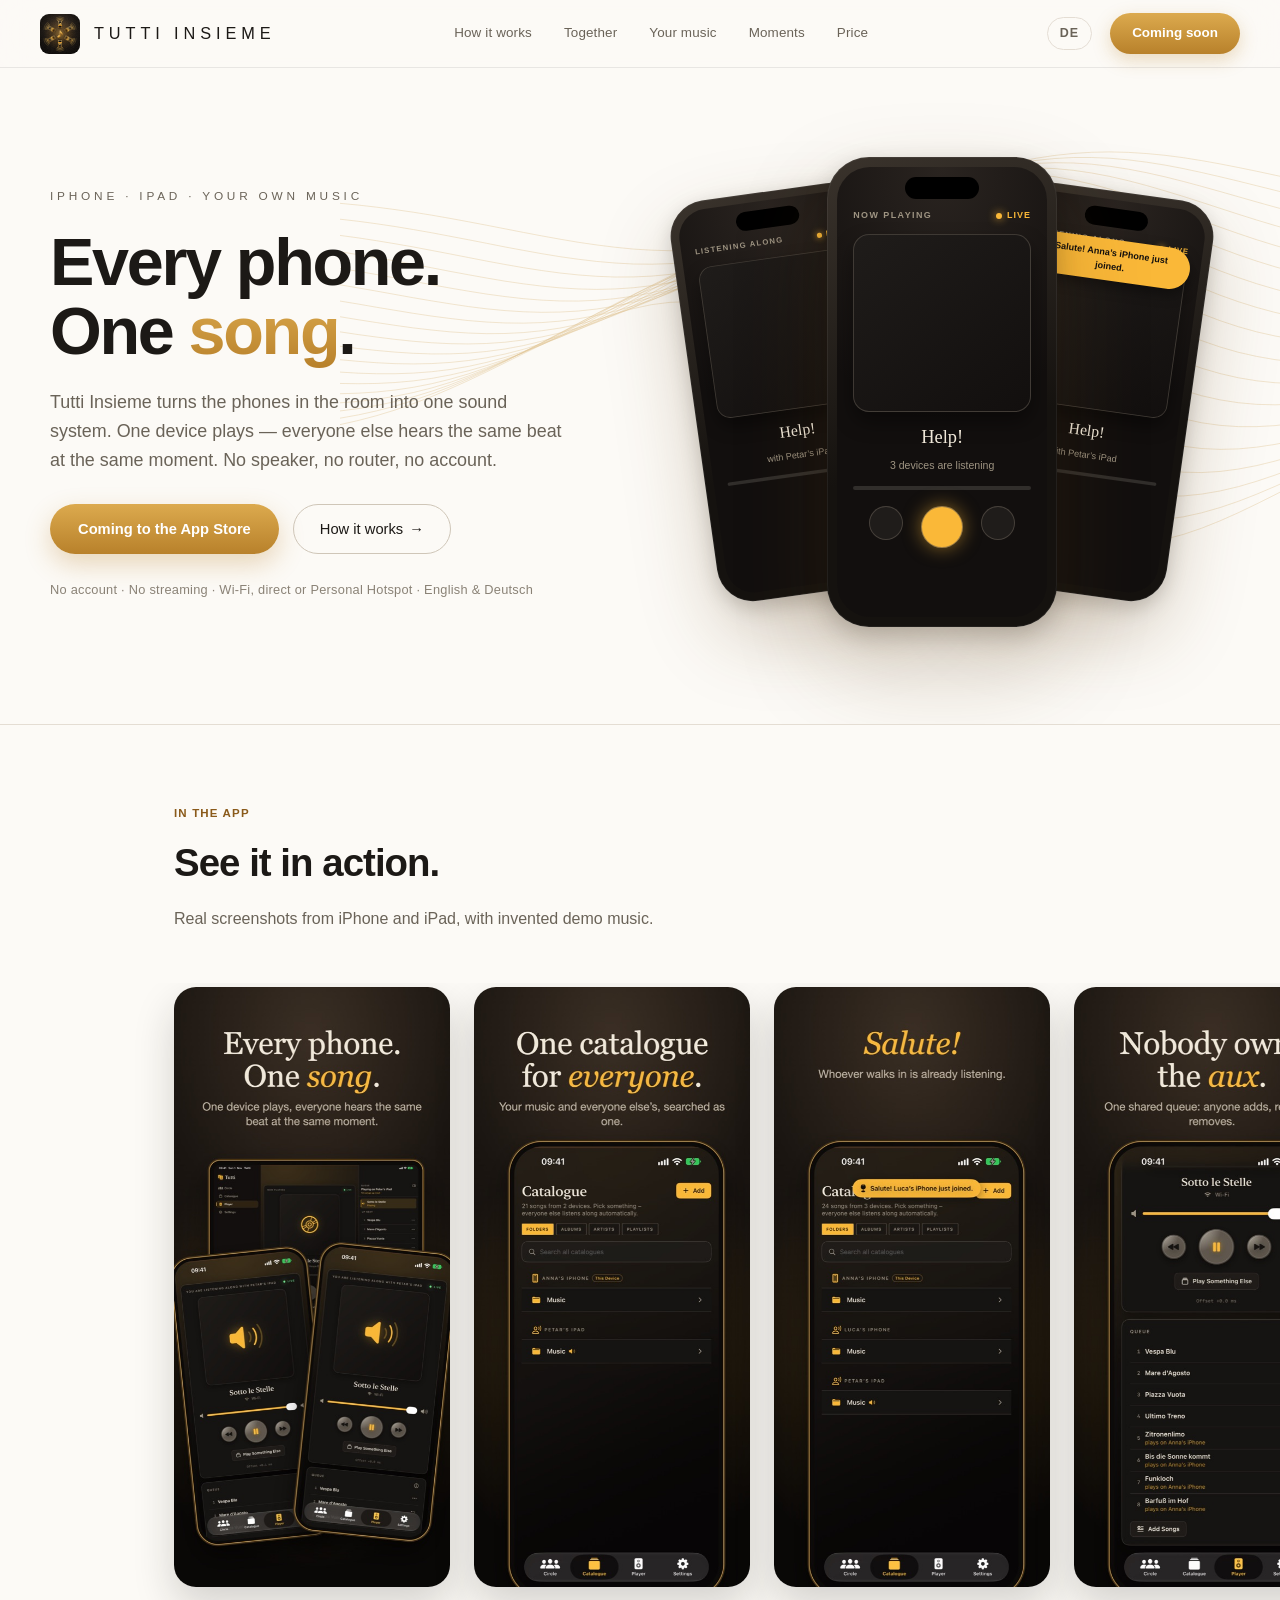
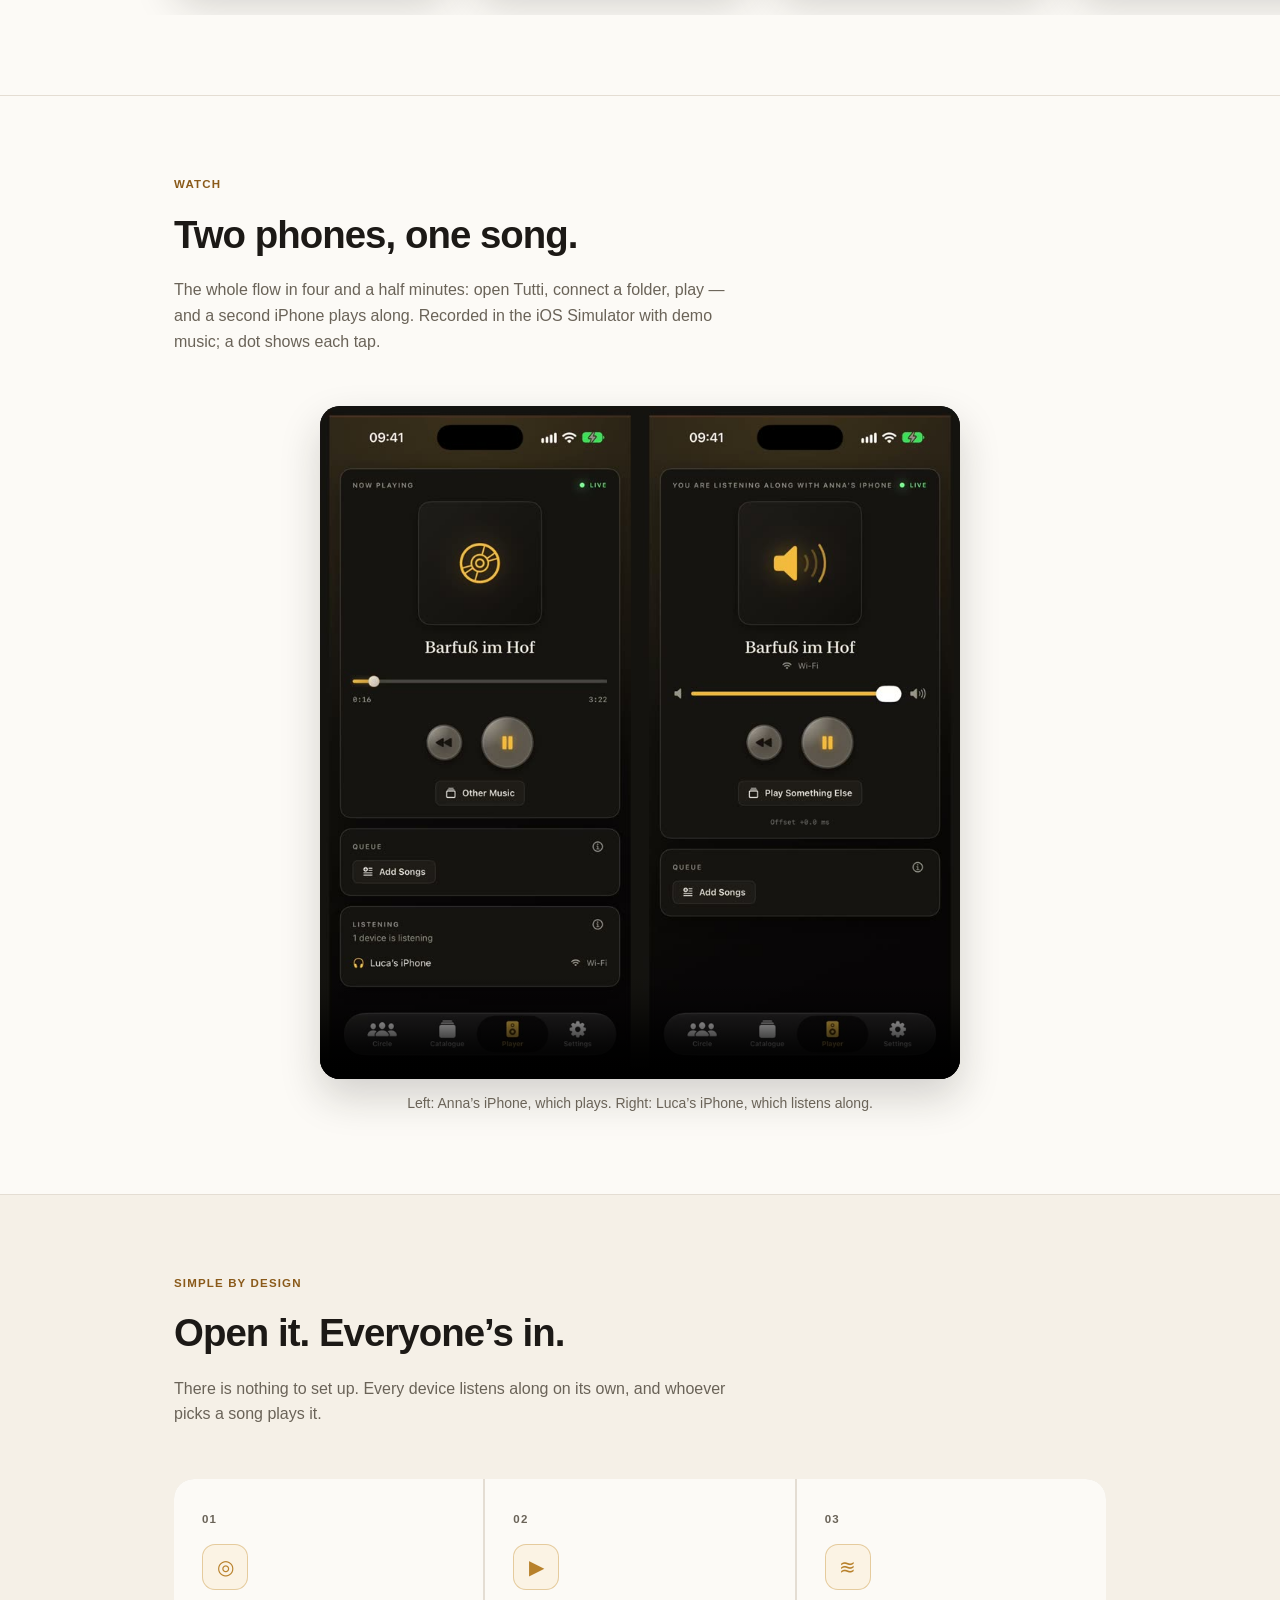
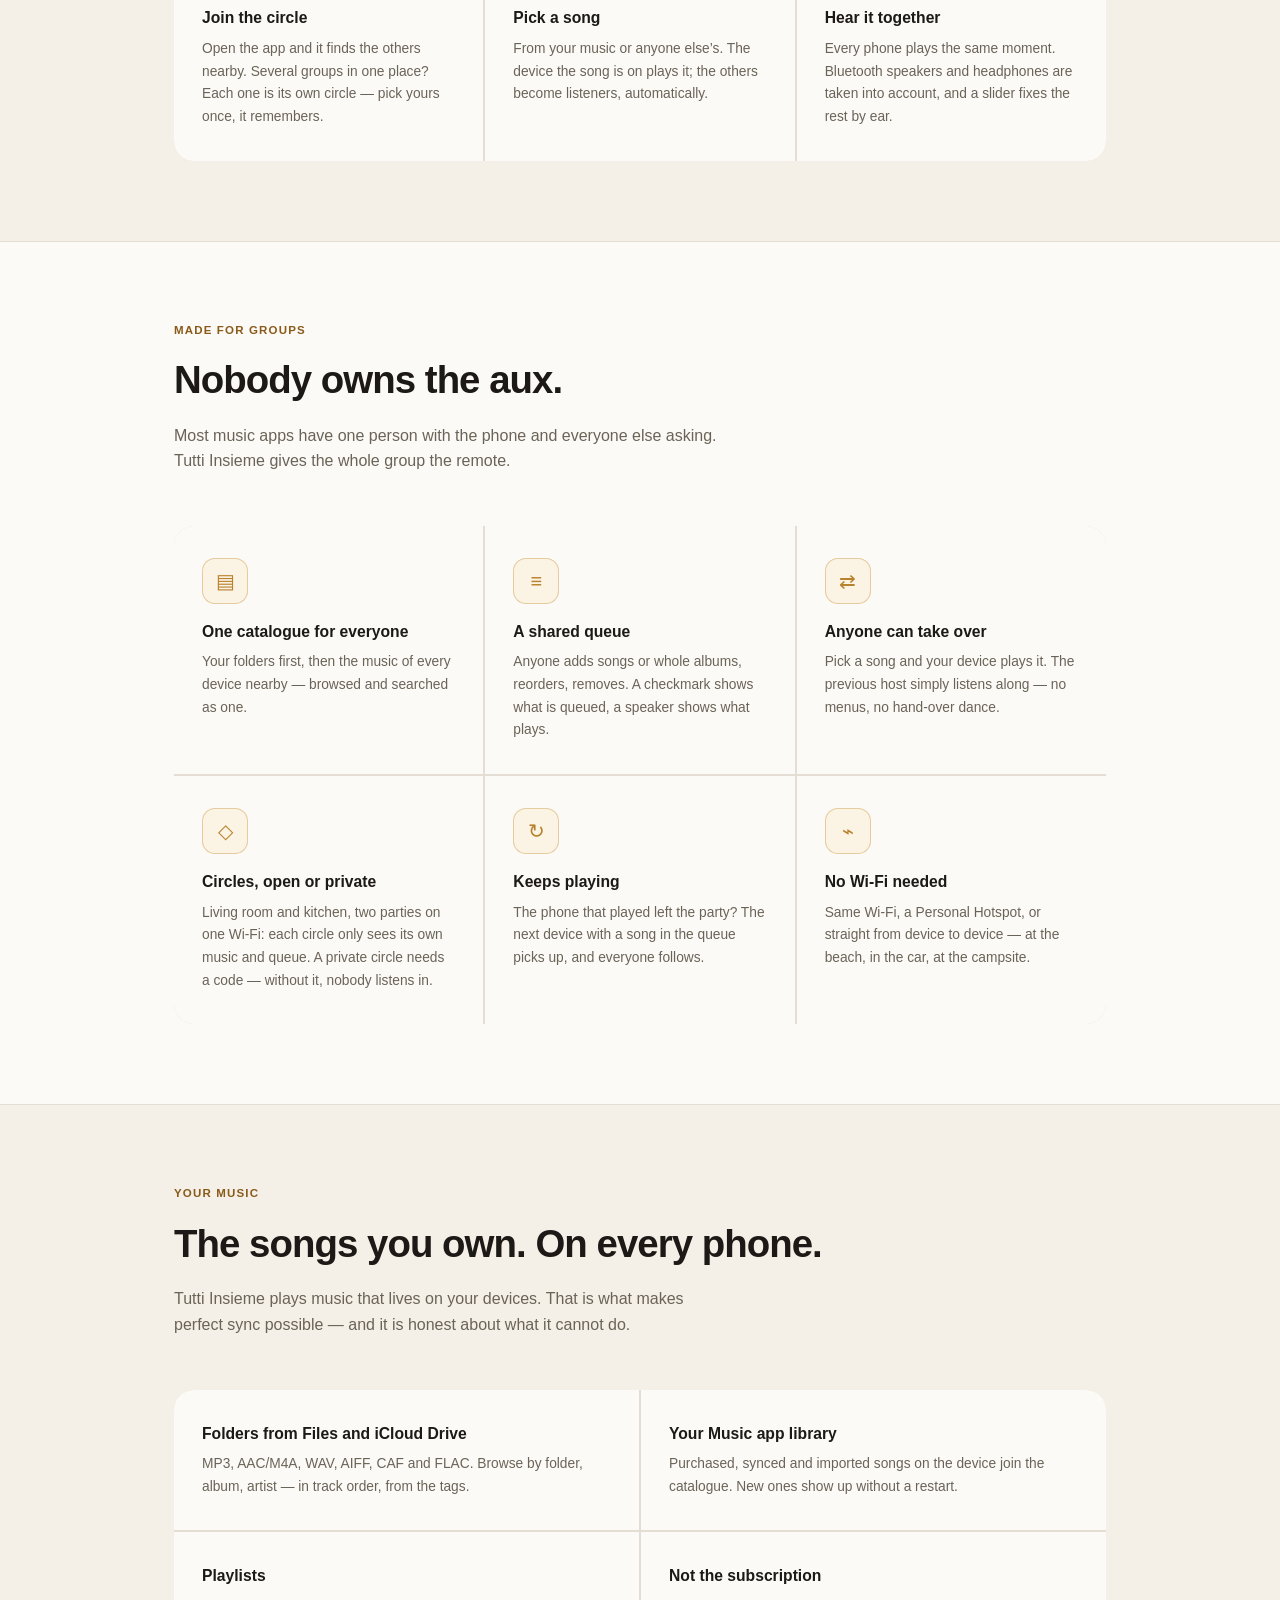
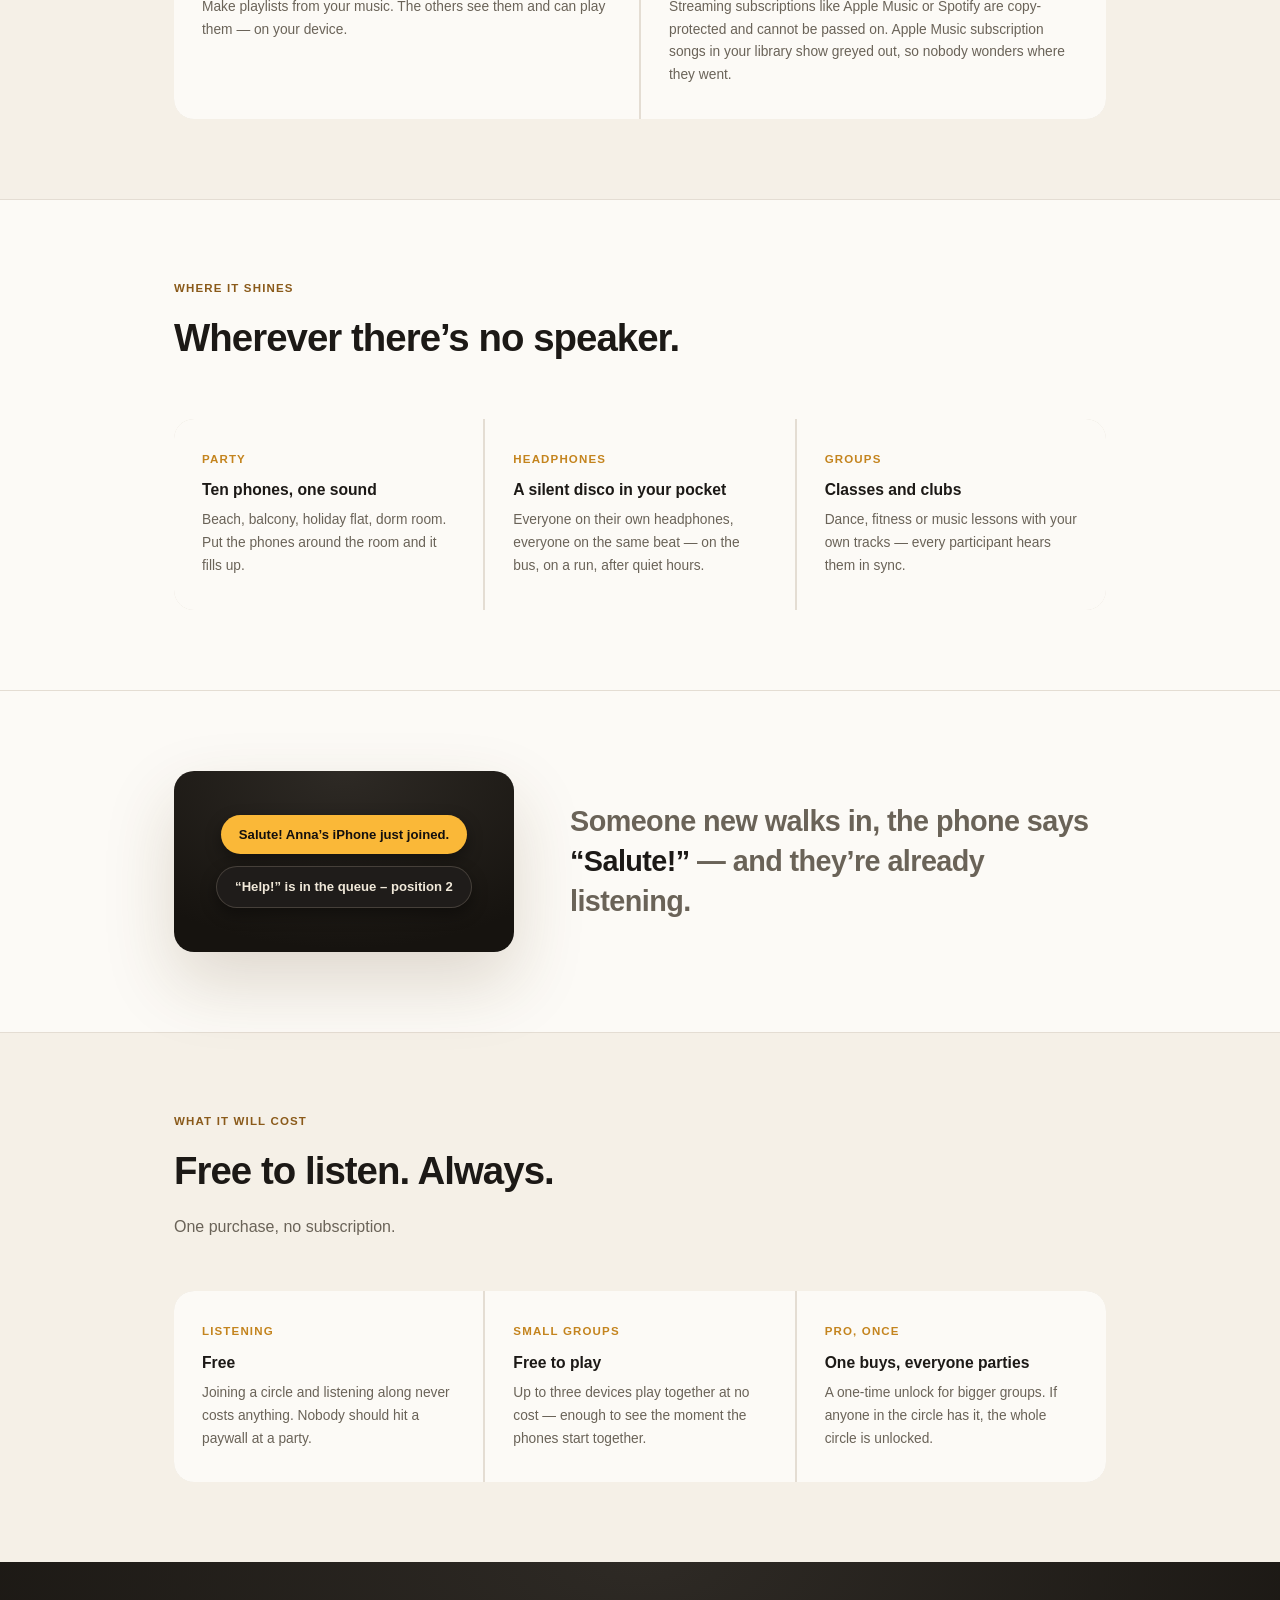
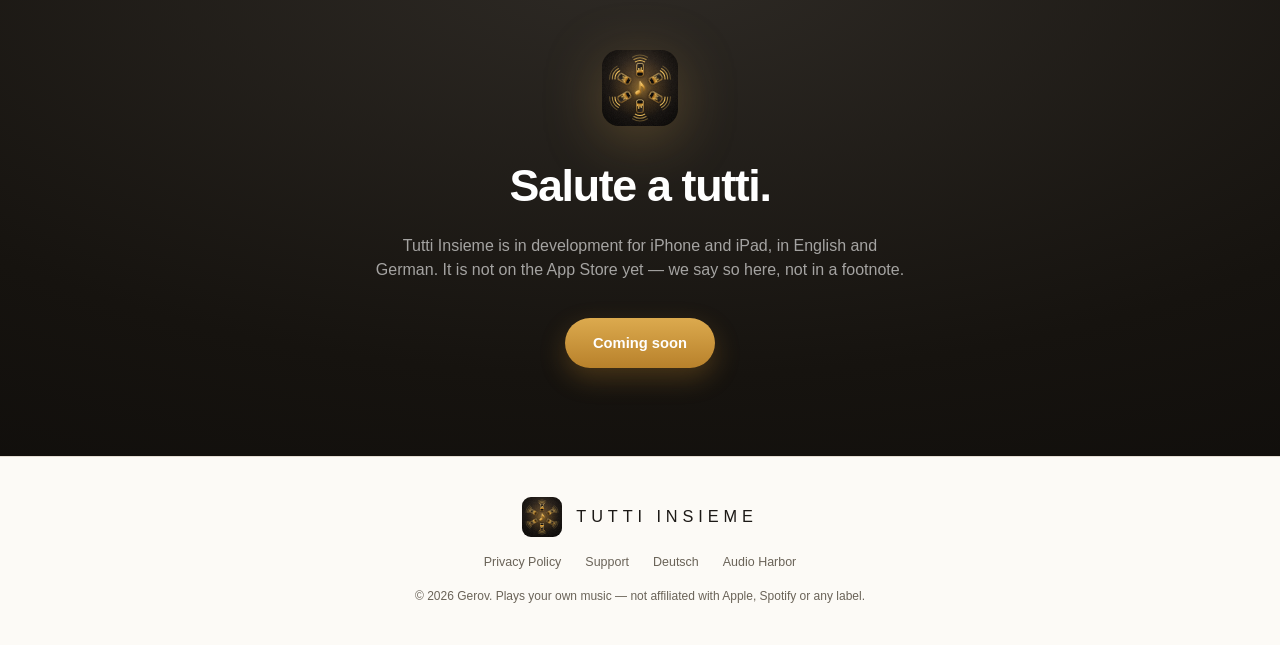
==== commit e4aeb588: "Update website from tutti-insieme-develop 8ef8d8b" ====
--- a/docs/index.html
+++ b/docs/index.html
@@ -136,6 +136,24 @@
 
 <hr class="divider" />
 
+<section class="section" id="video">
+  <div class="container">
+    <div class="section-header">
+      <div class="section-eyebrow">Watch</div>
+      <h2 class="section-title">Two phones, one song.</h2>
+      <p class="section-sub">The whole flow in four and a half minutes: open Tutti, connect a folder, play — and a second iPhone plays along. Recorded in the iOS Simulator with demo music; a dot shows each tap.</p>
+    </div>
+    <figure class="demo-video">
+      <video controls playsinline muted preload="none" poster="video/tutti-demo.jpg" width="856" height="900">
+        <source src="video/tutti-demo.mp4" type="video/mp4" />
+      </video>
+      <figcaption>Left: Anna’s iPhone, which plays. Right: Luca’s iPhone, which listens along.</figcaption>
+    </figure>
+  </div>
+</section>
+
+<hr class="divider" />
+
 <section class="section tinted" id="how-it-works">
   <div class="container">
     <div class="section-header">
--- a/docs/site.css
+++ b/docs/site.css
@@ -444,3 +444,15 @@
   .shots-strip { gap: 14px; padding: 4px 16px 20px; }
   .shots-strip img { height: 460px; border-radius: 16px; }
 }
+
+/* The demo video: two phones side by side */
+.demo-video { max-width: 640px; margin: 0 auto; }
+.demo-video video {
+  display: block; width: 100%; height: auto;
+  border-radius: var(--radius-lg); background: var(--app-chassis);
+  box-shadow: 0 18px 40px rgba(28, 25, 22, 0.18);
+}
+.demo-video figcaption {
+  margin-top: 14px; text-align: center;
+  font-size: 14px; color: var(--secondary);
+}
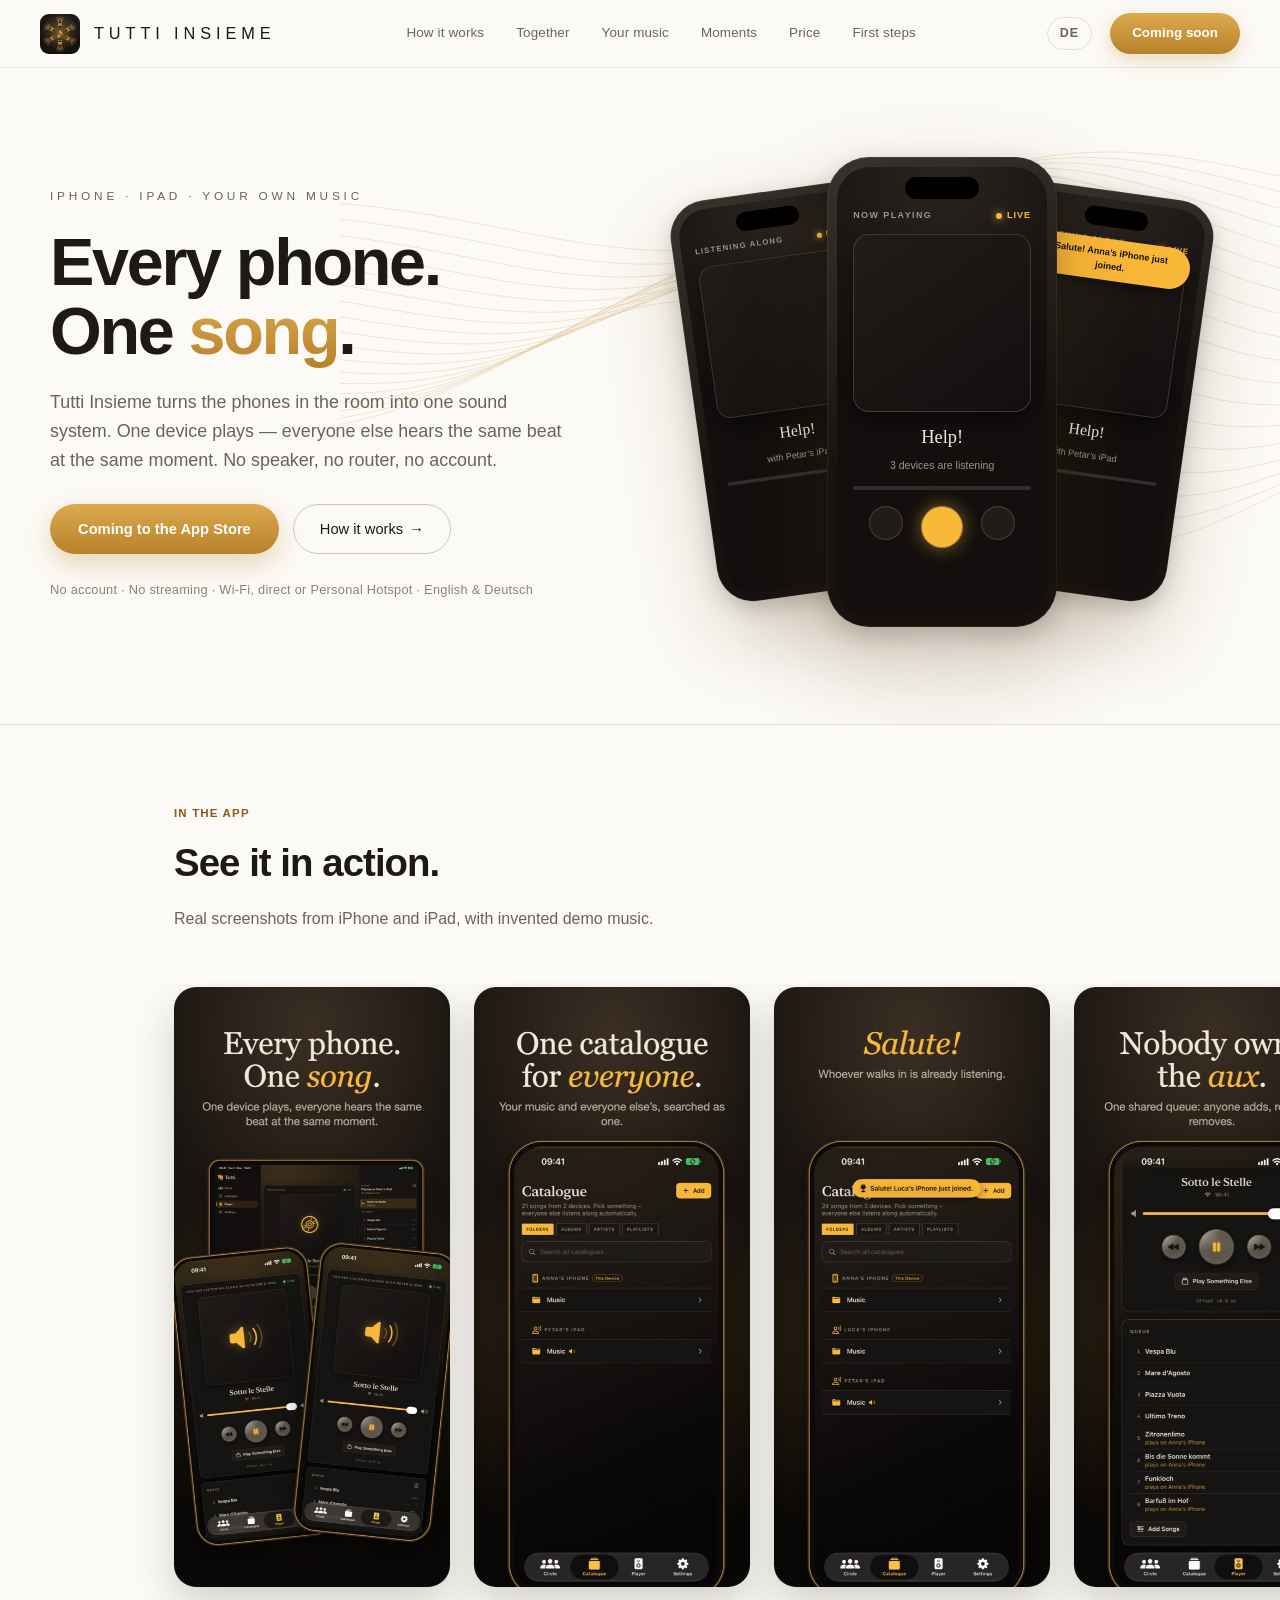
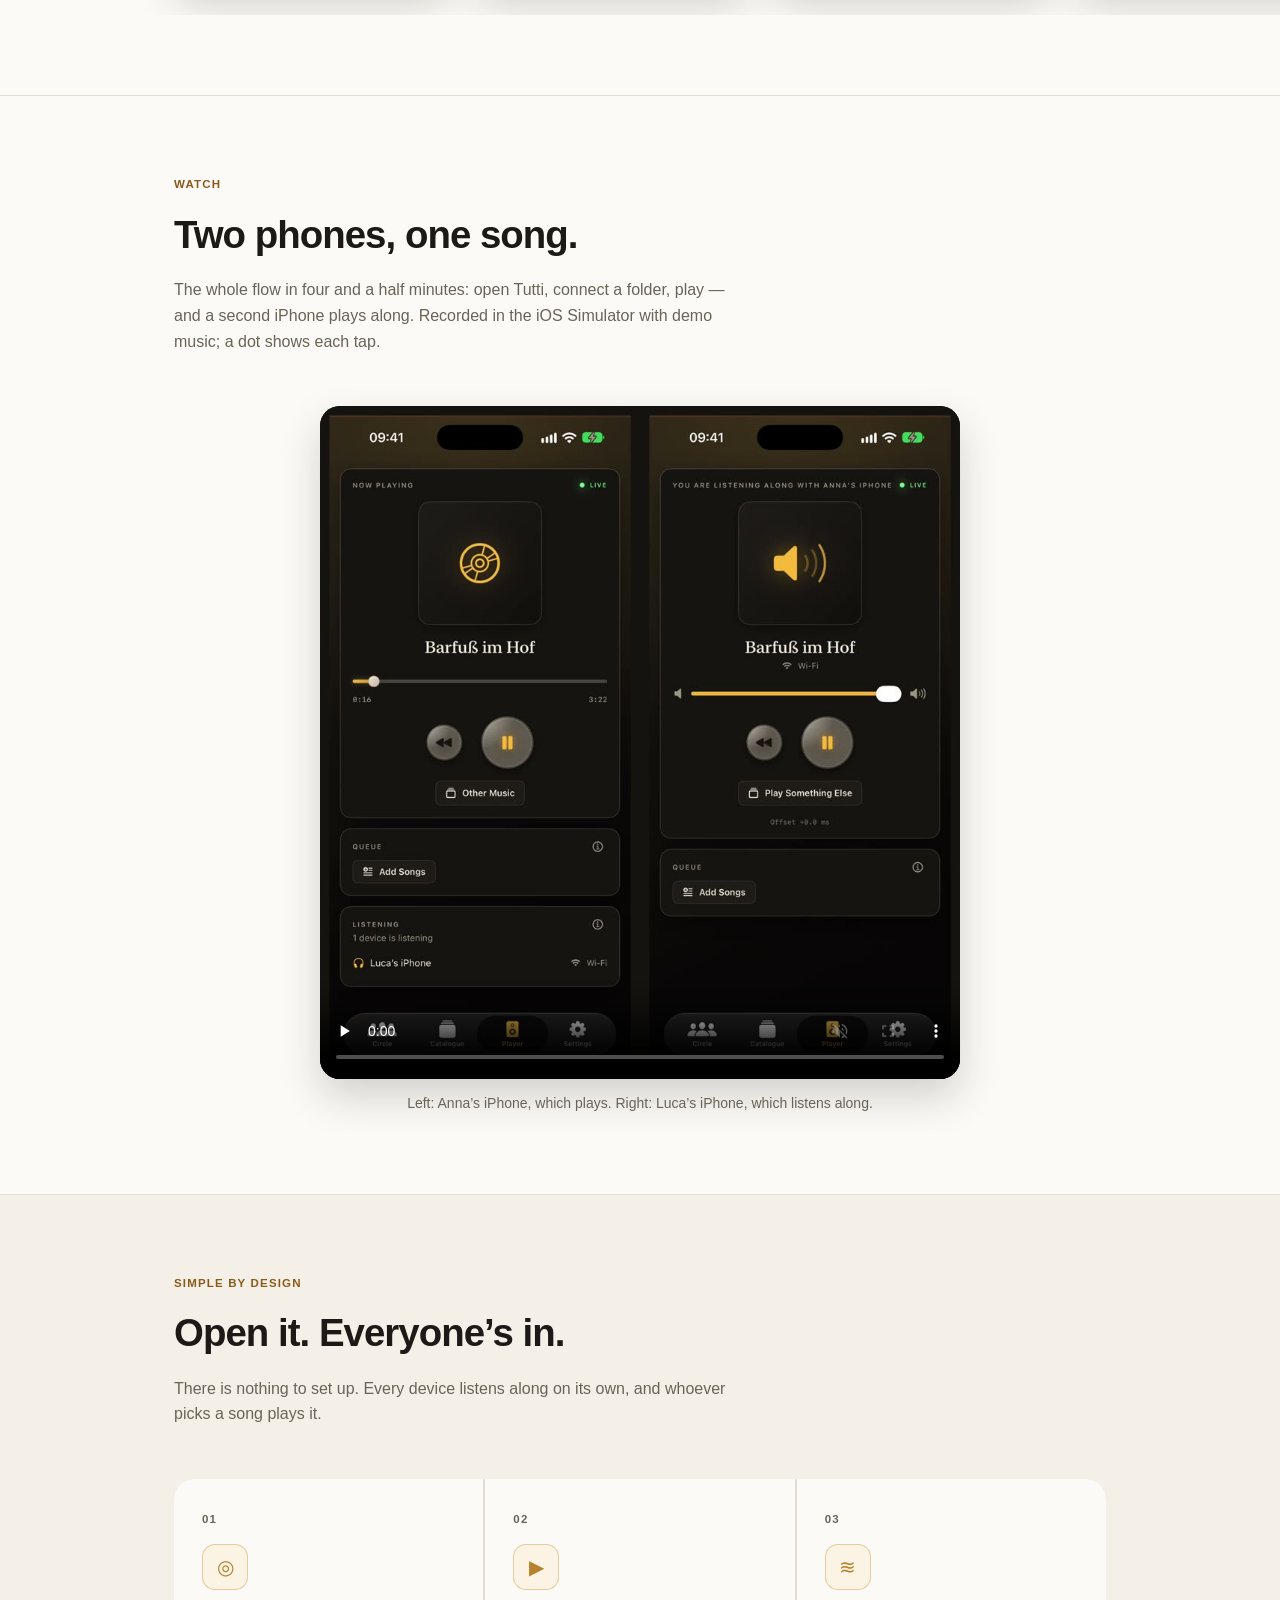
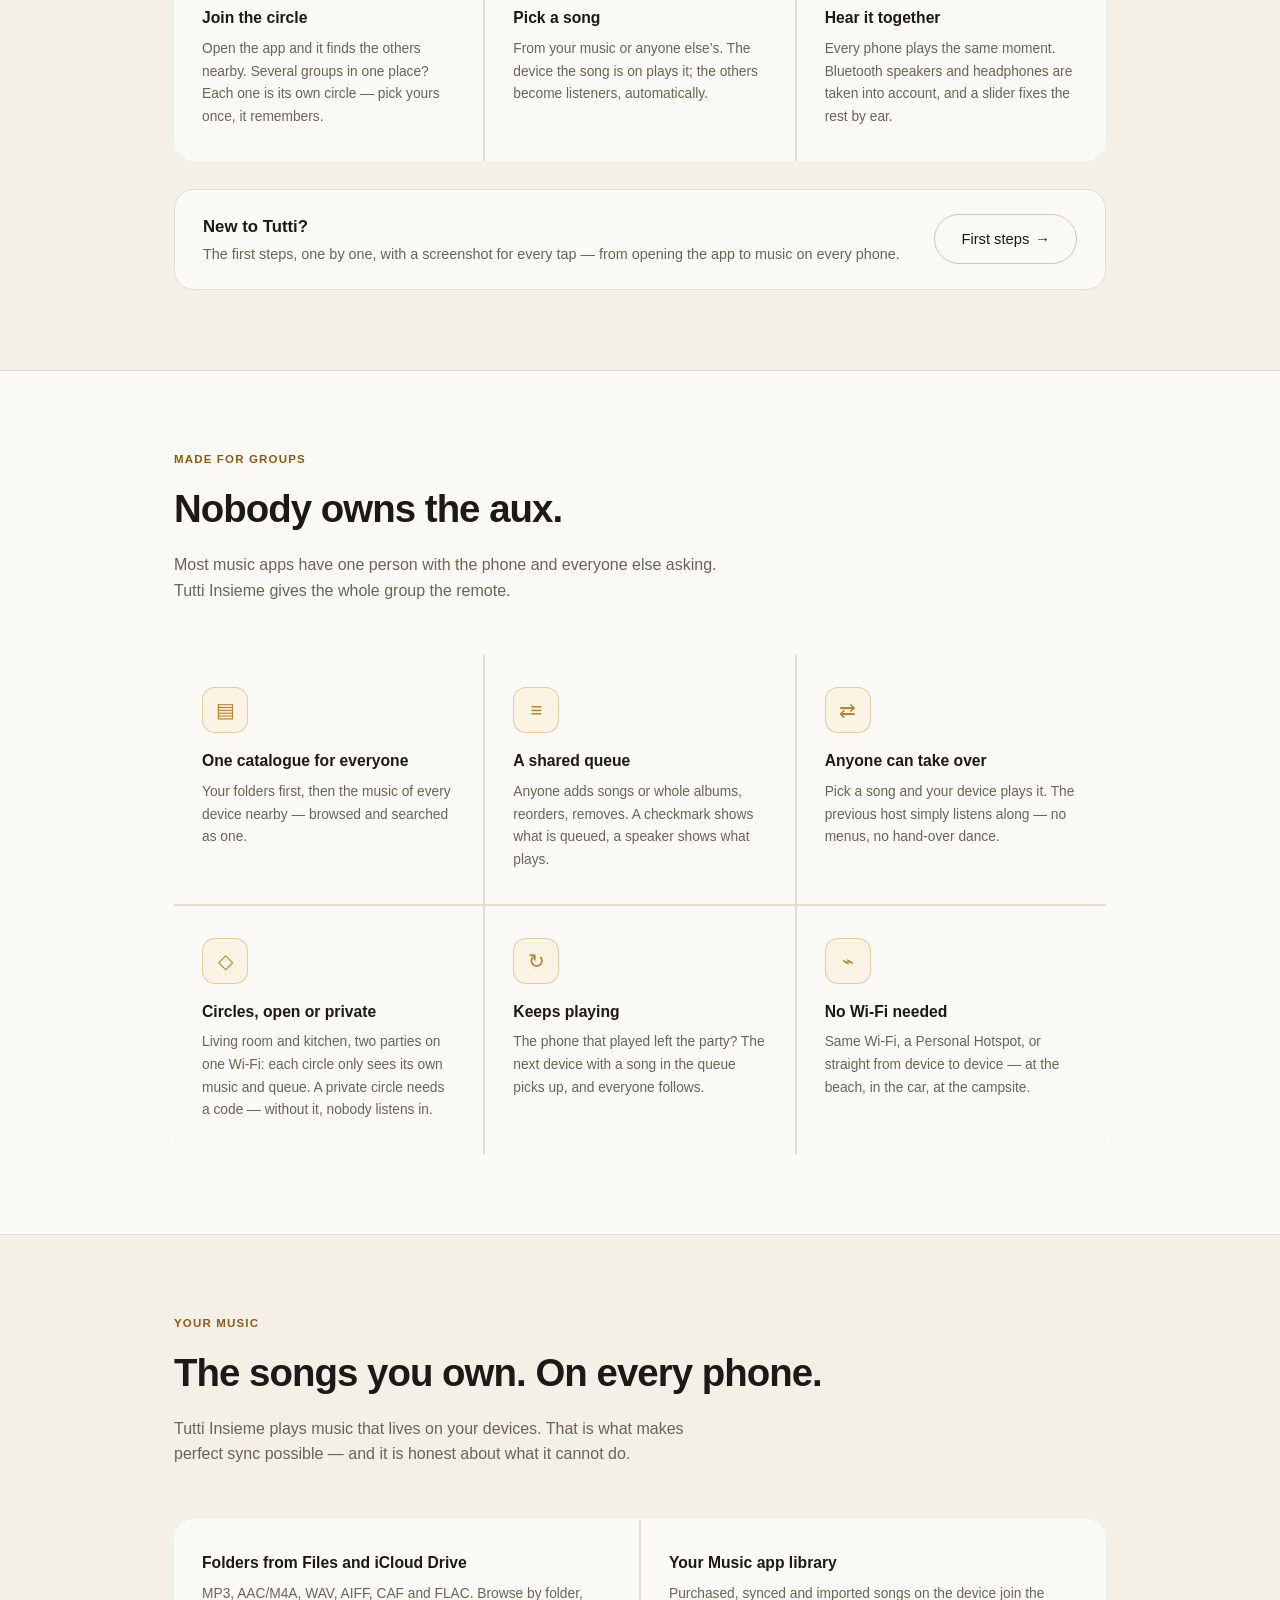
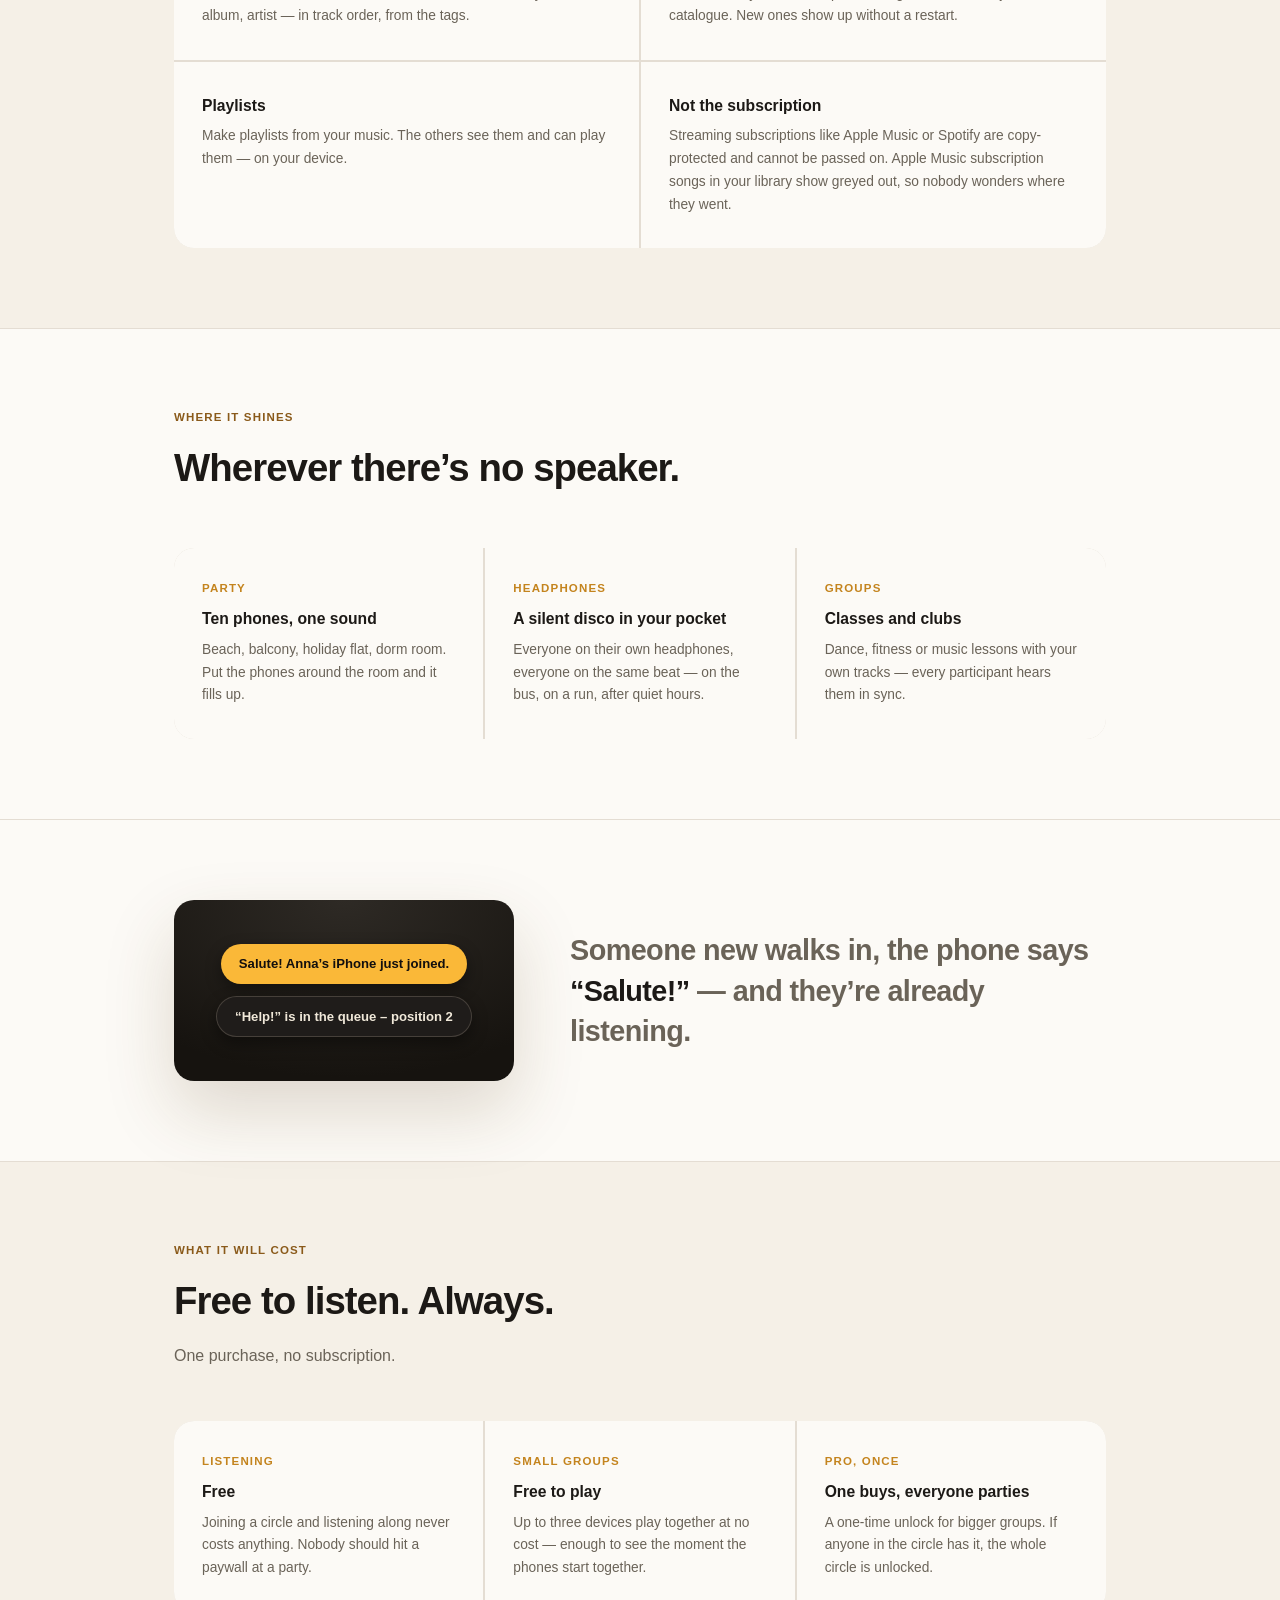
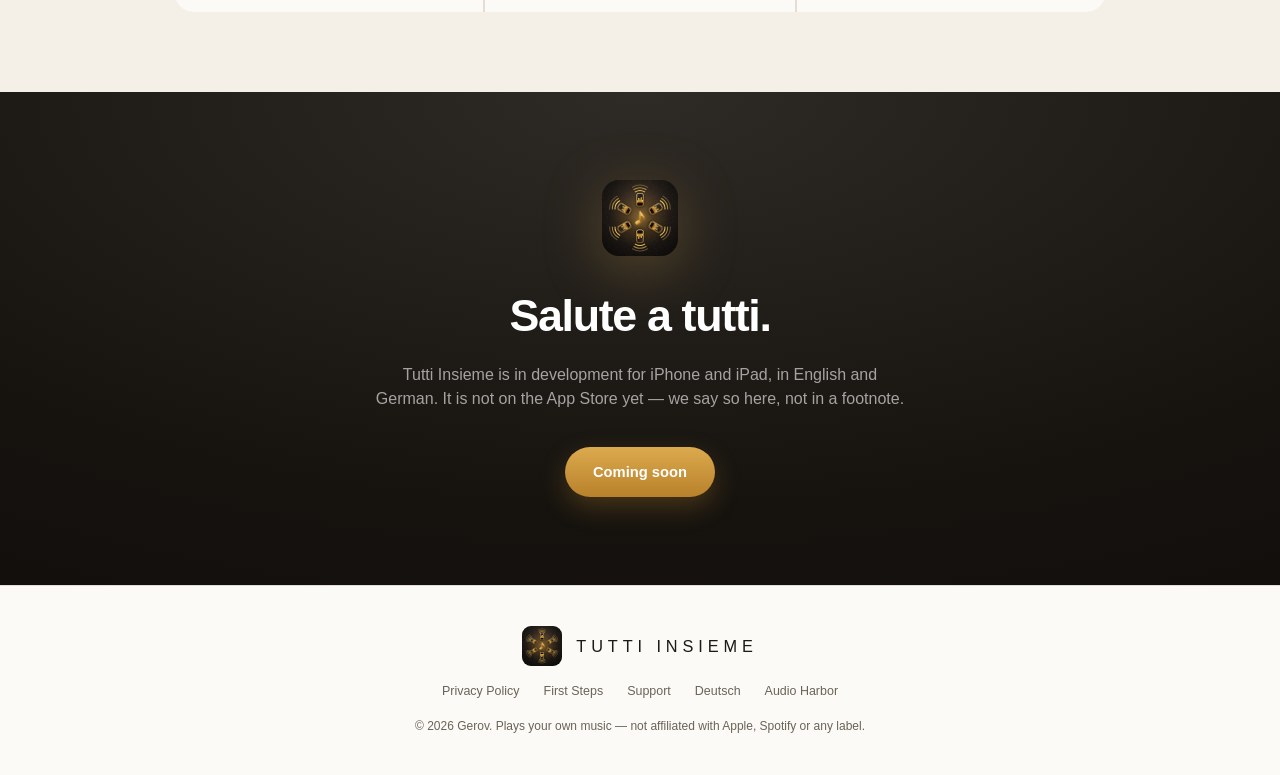
==== commit 475f8751: "Update website from tutti-insieme-develop 8ef8d8b" ====
--- a/docs/index.html
+++ b/docs/index.html
@@ -39,6 +39,7 @@
     <a href="#music" class="nav-link">Your music</a>
     <a href="#moments" class="nav-link">Moments</a>
     <a href="#price" class="nav-link">Price</a>
+    <a href="first-steps.html" class="nav-link">First steps</a>
   </div>
   <div class="nav-right">
     <a href="de.html" class="lang" hreflang="de" lang="de">DE</a>
@@ -181,6 +182,13 @@
         <p>Every phone plays the same moment. Bluetooth speakers and headphones are taken into account, and a slider fixes the rest by ear.</p>
       </div>
     </div>
+    <div class="guide-teaser">
+      <div>
+        <h3>New to Tutti?</h3>
+        <p>The first steps, one by one, with a screenshot for every tap — from opening the app to music on every phone.</p>
+      </div>
+      <a href="first-steps.html" class="btn-secondary">First steps</a>
+    </div>
   </div>
 </section>
 
@@ -337,6 +345,7 @@
   </a>
   <div class="footer-links">
     <a href="privacy.html">Privacy Policy</a>
+    <a href="first-steps.html">First Steps</a>
     <a href="support.html">Support</a>
     <a href="de.html" hreflang="de" lang="de">Deutsch</a>
     <a href="https://petergerov.github.io/audio-harbor/">Audio Harbor</a>
--- a/docs/site.css
+++ b/docs/site.css
@@ -456,3 +456,92 @@
   margin-top: 14px; text-align: center;
   font-size: 14px; color: var(--secondary);
 }
+
+/* First steps: a guide with screenshots, step by step */
+.guide { max-width: 1040px; margin: 0 auto; padding: 116px 24px 72px; }
+.guide-intro { max-width: 640px; margin-bottom: 40px; }
+.guide-intro h1 {
+  font-size: clamp(2rem, 4.4vw, 3rem);
+  font-weight: 700; letter-spacing: -0.03em; line-height: 1.1;
+  margin-bottom: 16px;
+}
+.guide-intro p { font-size: 1.05rem; color: var(--secondary); line-height: 1.6; }
+.guide b { color: var(--text); font-weight: 600; }
+.guide-needs, .guide-help {
+  background: var(--bg2);
+  border: 1px solid var(--border);
+  border-radius: var(--radius-lg);
+  padding: 28px 32px;
+}
+.guide-needs h2, .guide-help h2 { font-size: 1.1rem; font-weight: 600; margin-bottom: 12px; }
+.guide-needs ul, .guide-help ul, .taps {
+  margin: 0 0 0 20px;
+  color: var(--secondary); font-size: 0.97rem; line-height: 1.65;
+}
+.guide-needs li + li, .guide-help li + li, .taps li + li { margin-top: 6px; }
+.guide-steps { list-style: none; margin: 24px 0; }
+.guide-step {
+  display: grid; grid-template-columns: minmax(0, 0.9fr) minmax(0, 1.1fr);
+  gap: 48px; align-items: start;
+  padding: 56px 0;
+  border-bottom: 1px solid var(--border);
+}
+.guide-text { position: sticky; top: 96px; }
+.step-num {
+  display: inline-flex; align-items: center; justify-content: center;
+  width: 44px; height: 44px; border-radius: 50%;
+  background: var(--gold); color: #fff;
+  font-size: 1.15rem; font-weight: 700;
+  box-shadow: 0 6px 18px rgba(184,129,43,0.28);
+  margin-bottom: 16px;
+}
+.guide-text h2 { font-size: 1.5rem; font-weight: 700; letter-spacing: -0.02em; margin-bottom: 12px; }
+.guide-text > p { font-size: 0.97rem; color: var(--secondary); line-height: 1.65; margin-bottom: 14px; }
+.taps { margin-bottom: 18px; }
+.guide .tip {
+  font-size: 0.9rem; color: var(--secondary); line-height: 1.6;
+  border-left: 3px solid var(--gold-line);
+  padding: 4px 0 4px 14px;
+  margin: 0 0 12px;
+}
+.guide-shots { display: flex; gap: 18px; justify-content: center; flex-wrap: wrap; }
+.guide-shots figure { flex: 1 1 0; max-width: 200px; min-width: 0; }
+.guide-shots img {
+  display: block; width: 100%; height: auto;
+  border-radius: 22px;
+  background: var(--app-chassis);
+  box-shadow: 0 14px 34px rgba(28, 25, 22, 0.18);
+}
+.guide-shots figcaption {
+  margin-top: 10px; text-align: center;
+  font-size: 0.82rem; color: var(--secondary);
+}
+.guide-help { margin-top: 48px; }
+.guide-help .guide-note { font-size: 0.8rem; color: var(--muted); margin-top: 16px; }
+@media (max-width: 860px) {
+  .guide-step { grid-template-columns: 1fr; gap: 28px; padding: 44px 0; }
+  .guide-text { position: static; }
+}
+@media (max-width: 520px) {
+  .guide { padding: 96px 16px 56px; }
+  .guide-needs, .guide-help { padding: 22px 20px; }
+  .guide-shots { gap: 12px; }
+  .guide-shots figure { flex: 0 1 calc(50% - 6px); max-width: none; }
+  .guide-shots img { border-radius: 16px; }
+}
+
+/* On the homepage: the way into the guide */
+.guide-teaser {
+  display: flex; align-items: center; justify-content: space-between; gap: 24px;
+  margin-top: 28px;
+  padding: 24px 28px;
+  background: var(--bg);
+  border: 1px solid var(--border);
+  border-radius: var(--radius-lg);
+}
+.guide-teaser h3 { font-size: 1.05rem; font-weight: 600; margin-bottom: 4px; }
+.guide-teaser p { font-size: 0.9rem; color: var(--secondary); line-height: 1.55; }
+.guide-teaser .btn-secondary { flex: none; }
+@media (max-width: 640px) {
+  .guide-teaser { flex-direction: column; align-items: flex-start; }
+}
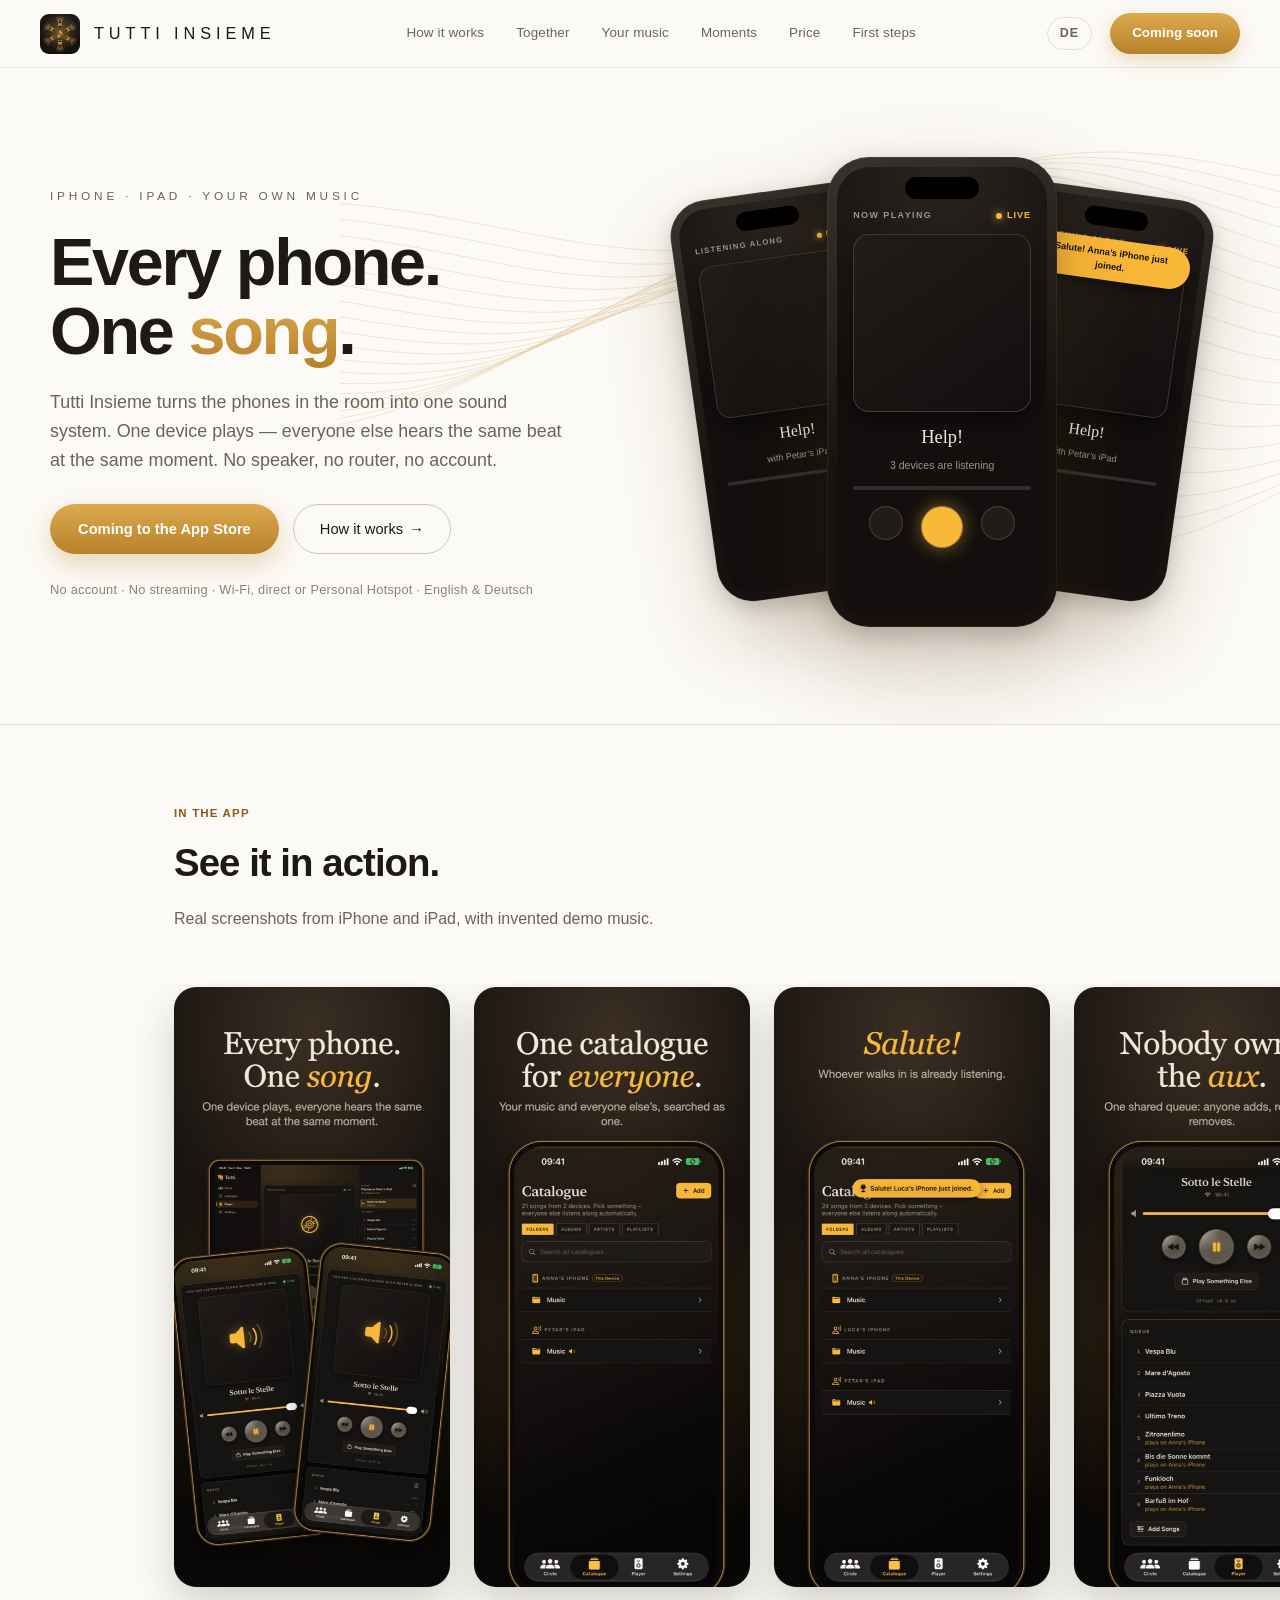
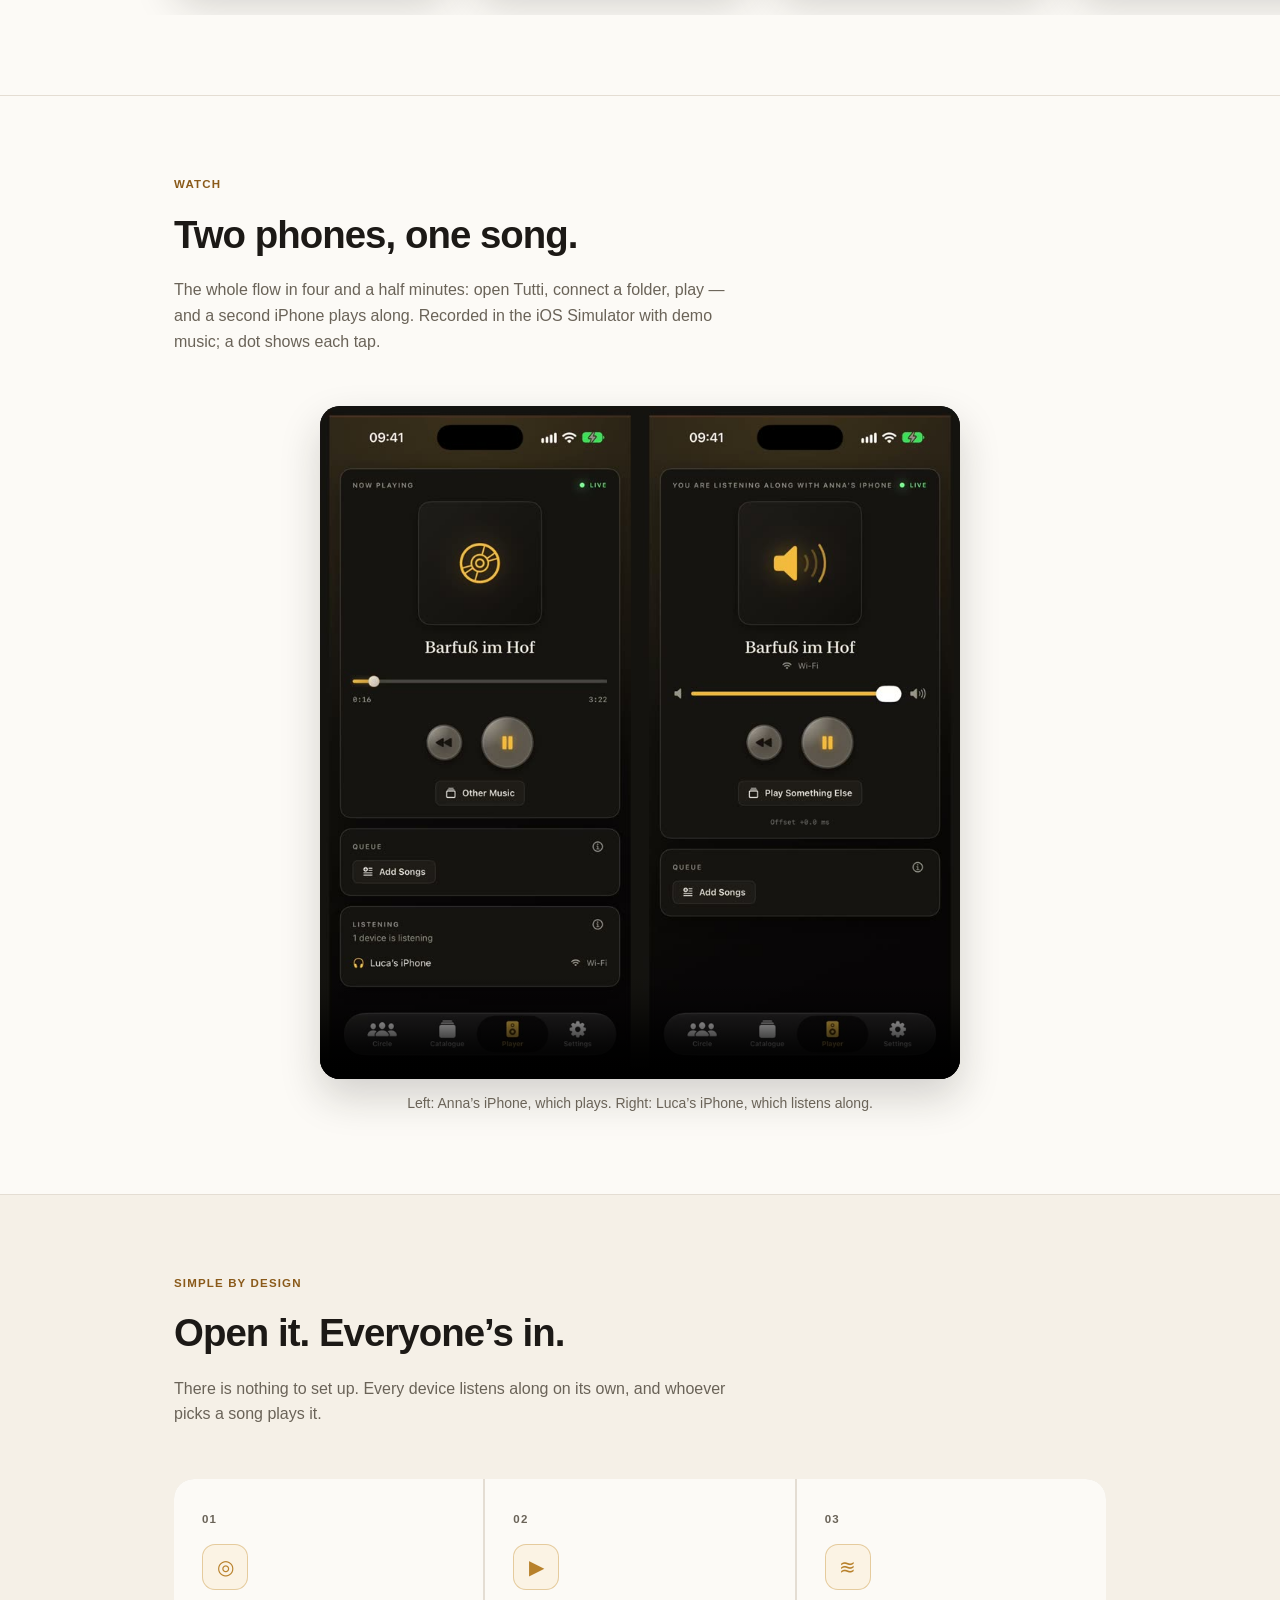
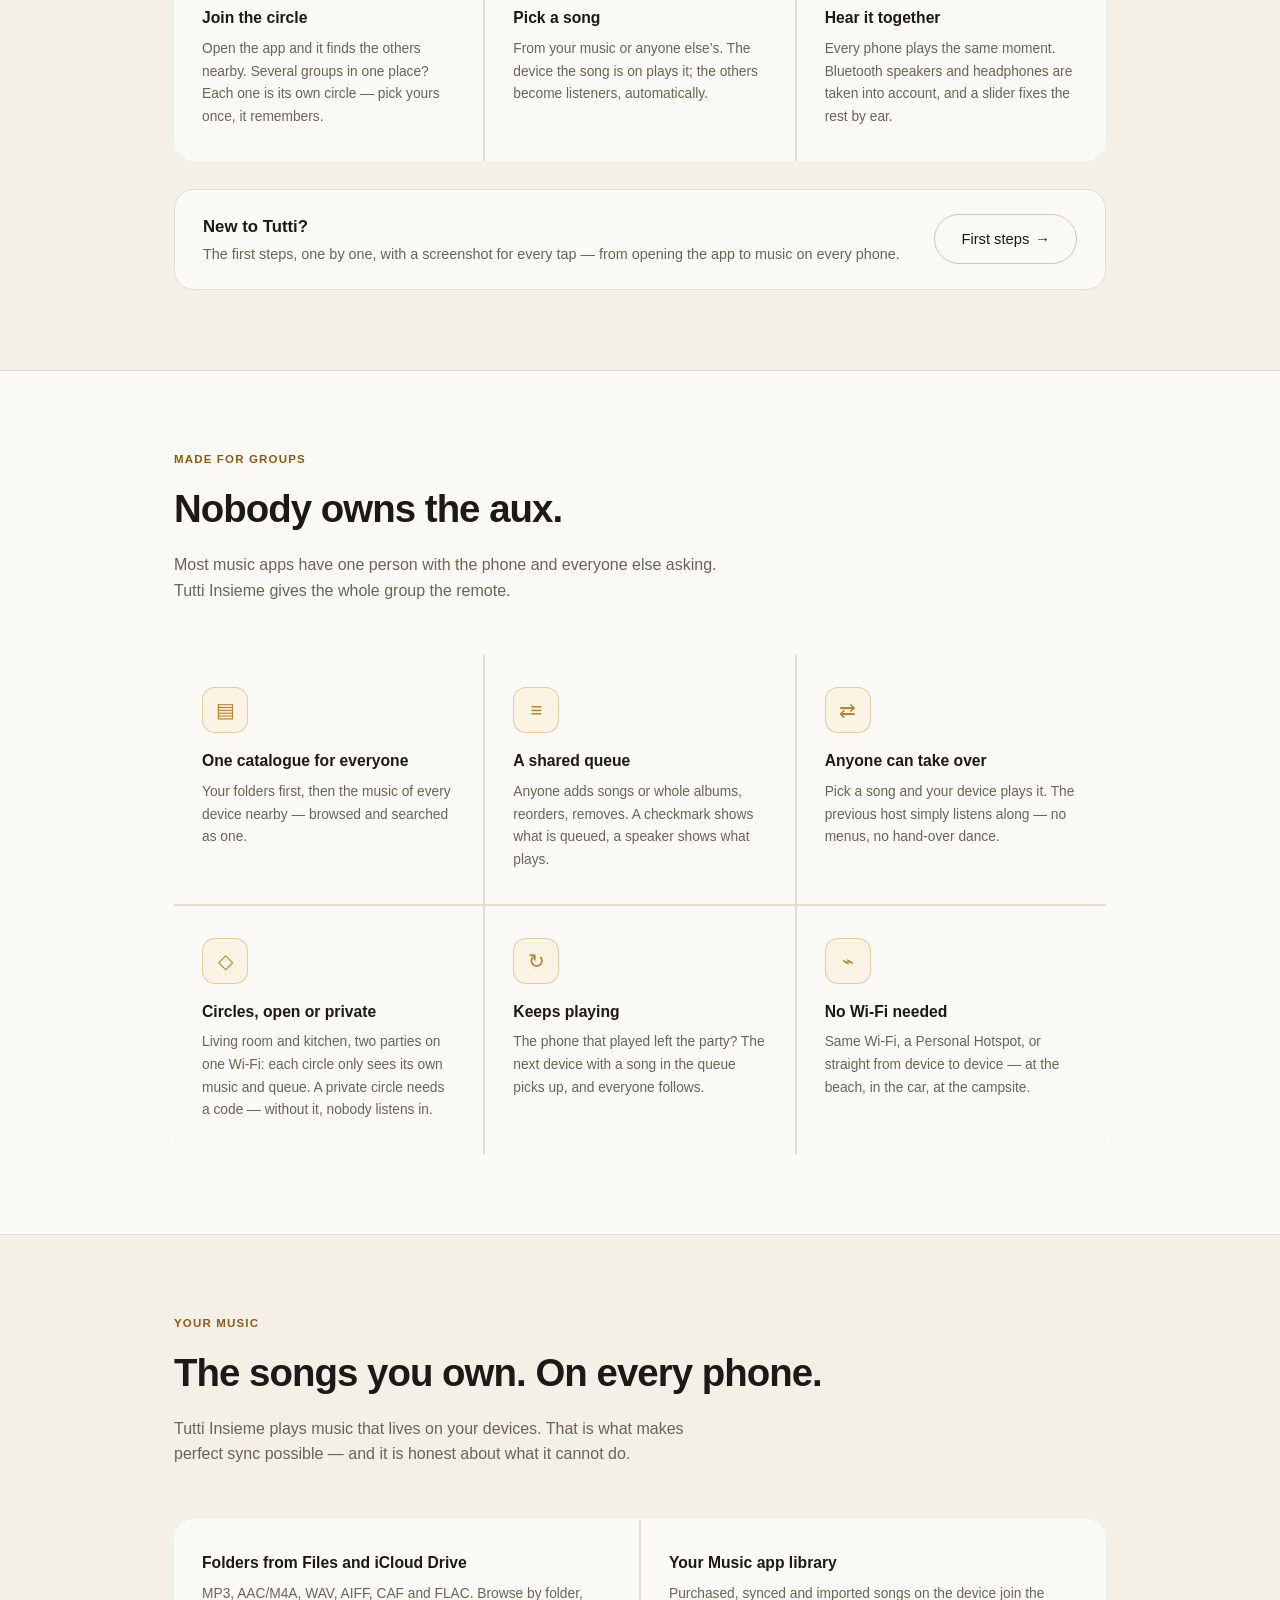
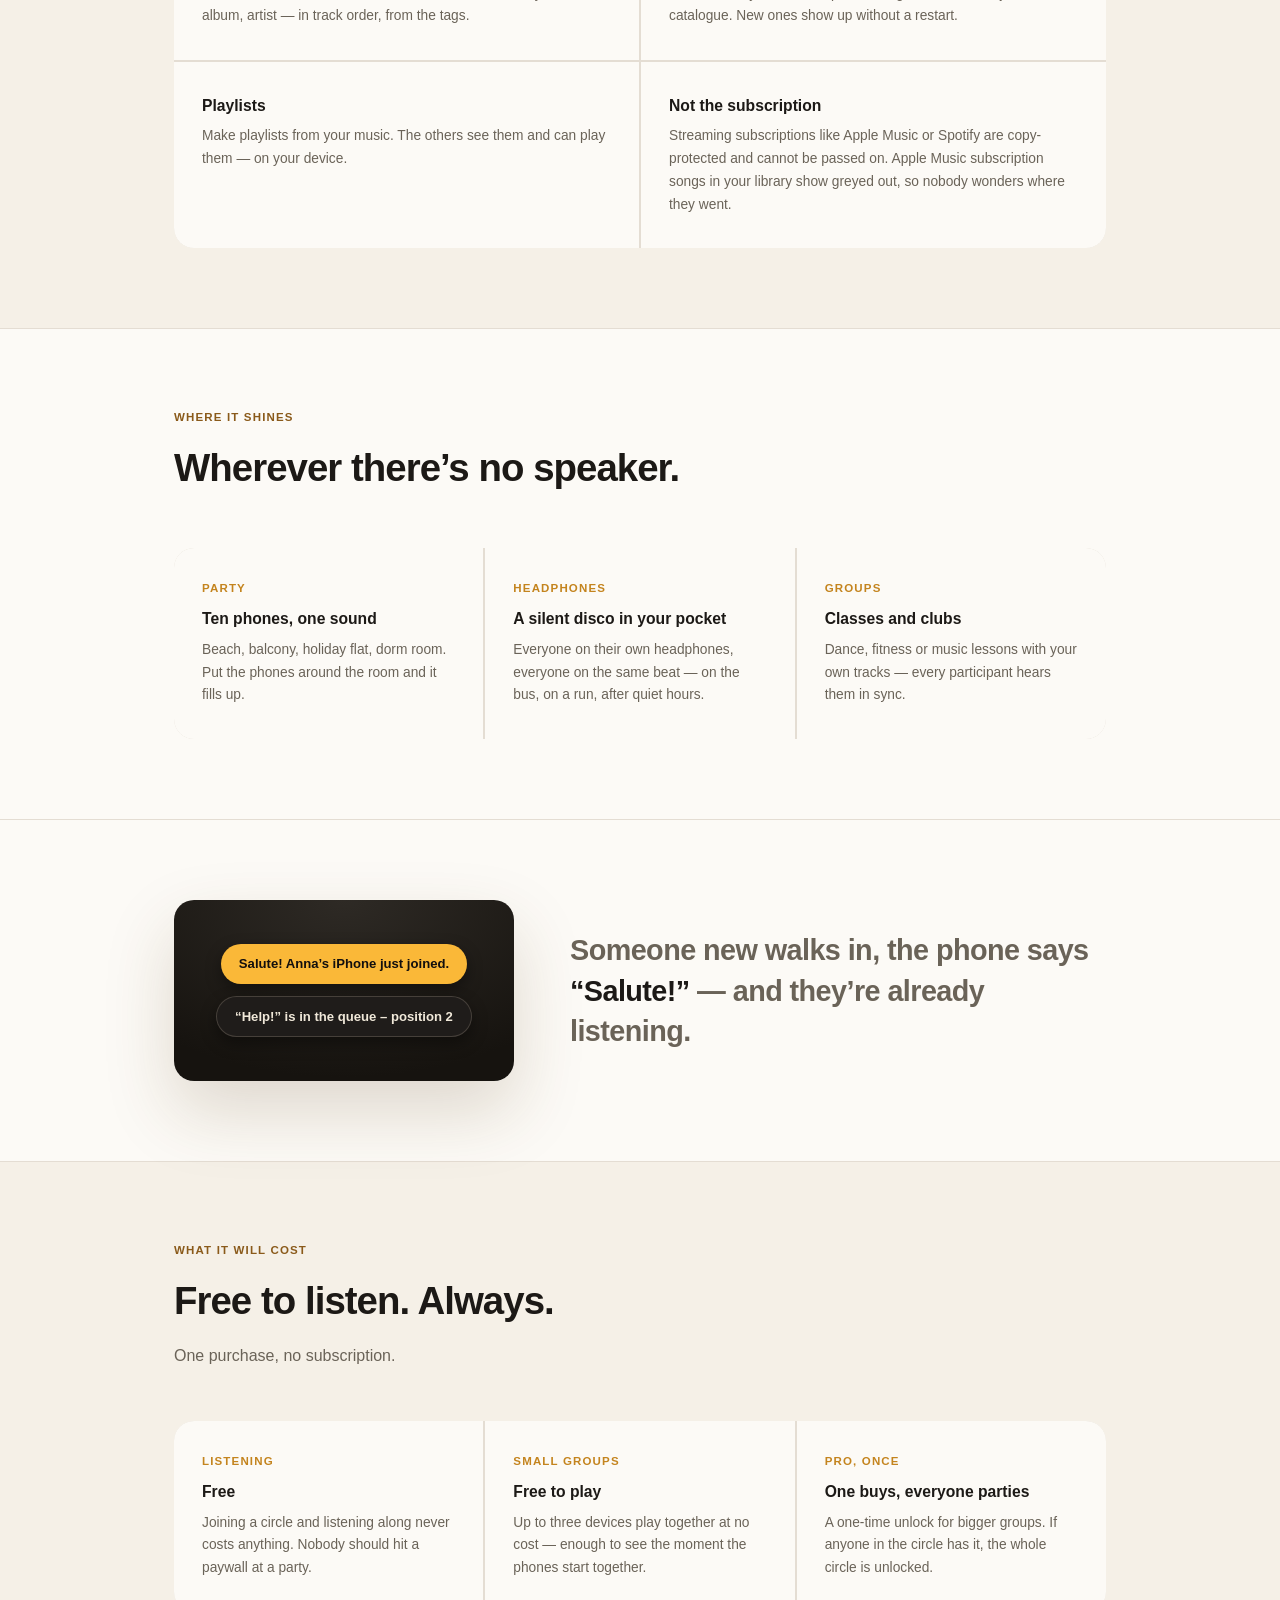
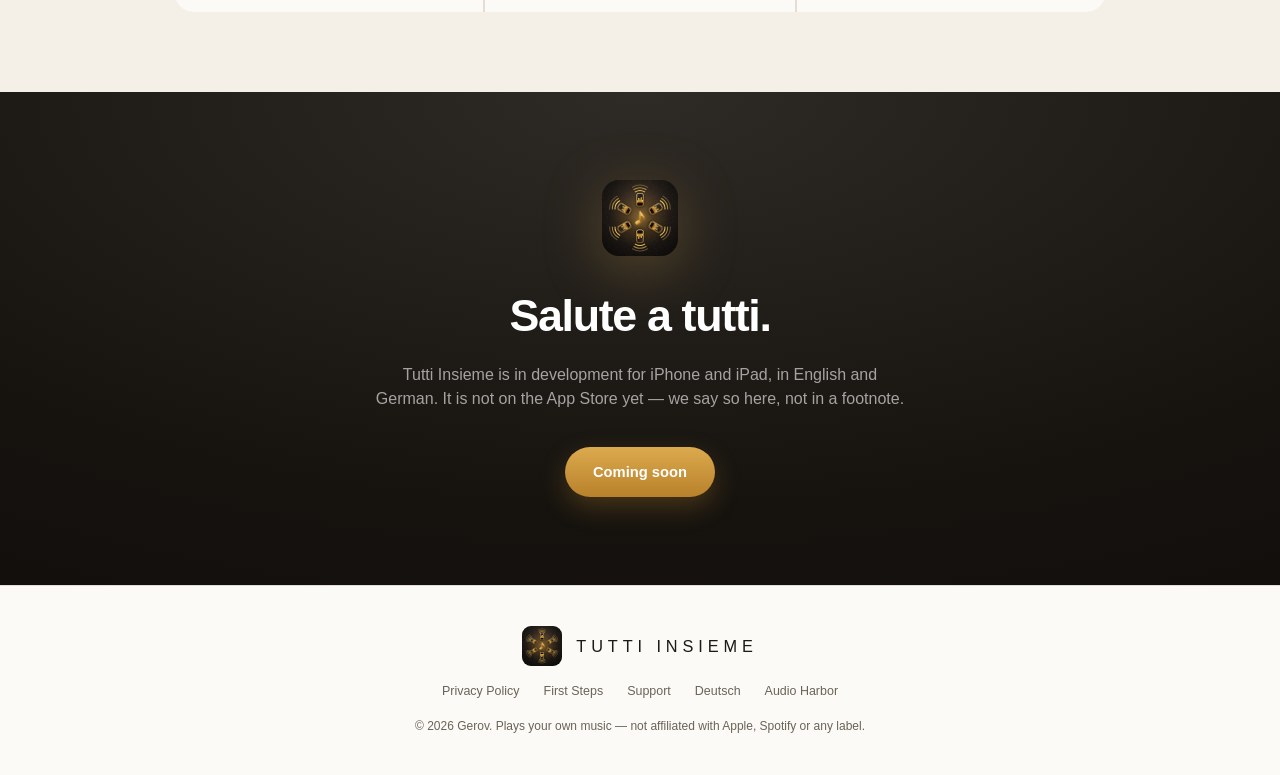
==== commit 7baa52e7: "Update website from tutti-insieme-develop e8457cc" ====
--- a/docs/index.html
+++ b/docs/index.html
@@ -3,27 +3,83 @@
 <head>
   <meta charset="UTF-8" />
   <meta name="viewport" content="width=device-width, initial-scale=1.0" />
-  <title>Tutti Insieme — Every phone. One song.</title>
-  <meta name="description" content="Tutti Insieme turns the iPhones and iPads in the room into one sound system. One device plays, everyone hears the same beat at the same moment. Your own music, no speaker, no account." />
+  <title>Tutti Insieme — Play Your Music in Sync on Every iPhone</title>
+  <meta name="description" content="Play your own music on every iPhone and iPad in the room, in sync. One device plays, everyone hears the same beat. No speaker, no account." />
+  <link rel="canonical" href="https://petergerov.github.io/tutti-insieme/" />
+  <link rel="alternate" hreflang="en" href="https://petergerov.github.io/tutti-insieme/" />
+  <link rel="alternate" hreflang="de" href="https://petergerov.github.io/tutti-insieme/de.html" />
+  <link rel="alternate" hreflang="x-default" href="https://petergerov.github.io/tutti-insieme/" />
+  <meta name="theme-color" content="#fcfaf6" />
+  <meta property="og:type" content="website" />
+  <meta property="og:site_name" content="Tutti Insieme" />
+  <meta property="og:title" content="Tutti Insieme — Every phone. One song." />
+  <meta property="og:description" content="Play your own music on every iPhone and iPad in the room, in sync. One device plays, everyone hears the same beat. No speaker, no account." />
+  <meta property="og:url" content="https://petergerov.github.io/tutti-insieme/" />
+  <meta property="og:image" content="https://petergerov.github.io/tutti-insieme/og-en.jpg" />
+  <meta property="og:image:width" content="1200" />
+  <meta property="og:image:height" content="630" />
+  <meta property="og:image:alt" content="Tutti Insieme: every phone, one song. Two iPhones playing the same song." />
+  <meta property="og:locale" content="en_US" />
+  <meta property="og:locale:alternate" content="de_DE" />
+  <meta name="twitter:card" content="summary_large_image" />
   <meta name="keywords" content="play music on multiple phones, sync music iPhone, silent disco app, party without speaker, shared queue, local music" />
   <link rel="icon" type="image/svg+xml" href="mark.svg" />
   <link rel="apple-touch-icon" href="icon-180.png" />
-  <link rel="alternate" hreflang="de" href="de.html" />
-  <link rel="alternate" hreflang="en" href="index.html" />
   <link rel="stylesheet" href="site.css" />
-  <meta property="og:type" content="website" />
-  <meta property="og:title" content="Tutti Insieme — Every phone. One song." />
-  <meta property="og:description" content="One device plays, every phone in the room plays along, in sync. Your own music, no speaker, no account." />
   <script type="application/ld+json">
-  {
-    "@context": "https://schema.org",
-    "@type": "SoftwareApplication",
-    "name": "Tutti Insieme",
-    "applicationCategory": "MusicApplication",
-    "operatingSystem": "iOS, iPadOS",
-    "description": "Plays your own music on every iPhone and iPad in the room at once, in sync.",
-    "inLanguage": ["en", "de"]
-  }
+{
+  "@context": "https://schema.org",
+  "@graph": [
+    {
+      "@type": "WebSite",
+      "@id": "https://petergerov.github.io/tutti-insieme/#website",
+      "url": "https://petergerov.github.io/tutti-insieme/",
+      "name": "Tutti Insieme",
+      "inLanguage": [
+        "en",
+        "de"
+      ]
+    },
+    {
+      "@type": "MobileApplication",
+      "@id": "https://petergerov.github.io/tutti-insieme/#app",
+      "name": "Tutti Insieme",
+      "url": "https://petergerov.github.io/tutti-insieme/",
+      "applicationCategory": "MusicApplication",
+      "operatingSystem": "iOS 17, iPadOS 17",
+      "description": "Plays your own music on every iPhone and iPad in the room at once, in sync. One device plays, the others listen along; anyone can pick songs. No speaker, no account, no server.",
+      "inLanguage": [
+        "en",
+        "de"
+      ],
+      "isAccessibleForFree": true,
+      "image": "https://petergerov.github.io/tutti-insieme/icon-180.png",
+      "screenshot": [
+        "https://petergerov.github.io/tutti-insieme/screenshots/en-1-hero.jpg",
+        "https://petergerov.github.io/tutti-insieme/screenshots/en-2-catalogue.jpg",
+        "https://petergerov.github.io/tutti-insieme/screenshots/en-3-salute.jpg",
+        "https://petergerov.github.io/tutti-insieme/screenshots/en-4-queue.jpg",
+        "https://petergerov.github.io/tutti-insieme/screenshots/en-5-album.jpg",
+        "https://petergerov.github.io/tutti-insieme/screenshots/en-6-circle.jpg"
+      ],
+      "publisher": {
+        "@type": "Organization",
+        "name": "Gerov",
+        "url": "https://petergerov.github.io/tutti-insieme/"
+      }
+    },
+    {
+      "@type": "VideoObject",
+      "name": "Tutti Insieme: two phones, one song",
+      "description": "Two iPhones with Tutti Insieme: open the app, connect a folder of music, play a song — and the second iPhone plays along in sync. Recorded in the iOS Simulator with demo music.",
+      "thumbnailUrl": "https://petergerov.github.io/tutti-insieme/video/tutti-demo.jpg",
+      "contentUrl": "https://petergerov.github.io/tutti-insieme/video/tutti-demo.mp4",
+      "uploadDate": "2026-11-02",
+      "duration": "PT4M36S",
+      "inLanguage": "en"
+    }
+  ]
+}
   </script>
 </head>
 <body>
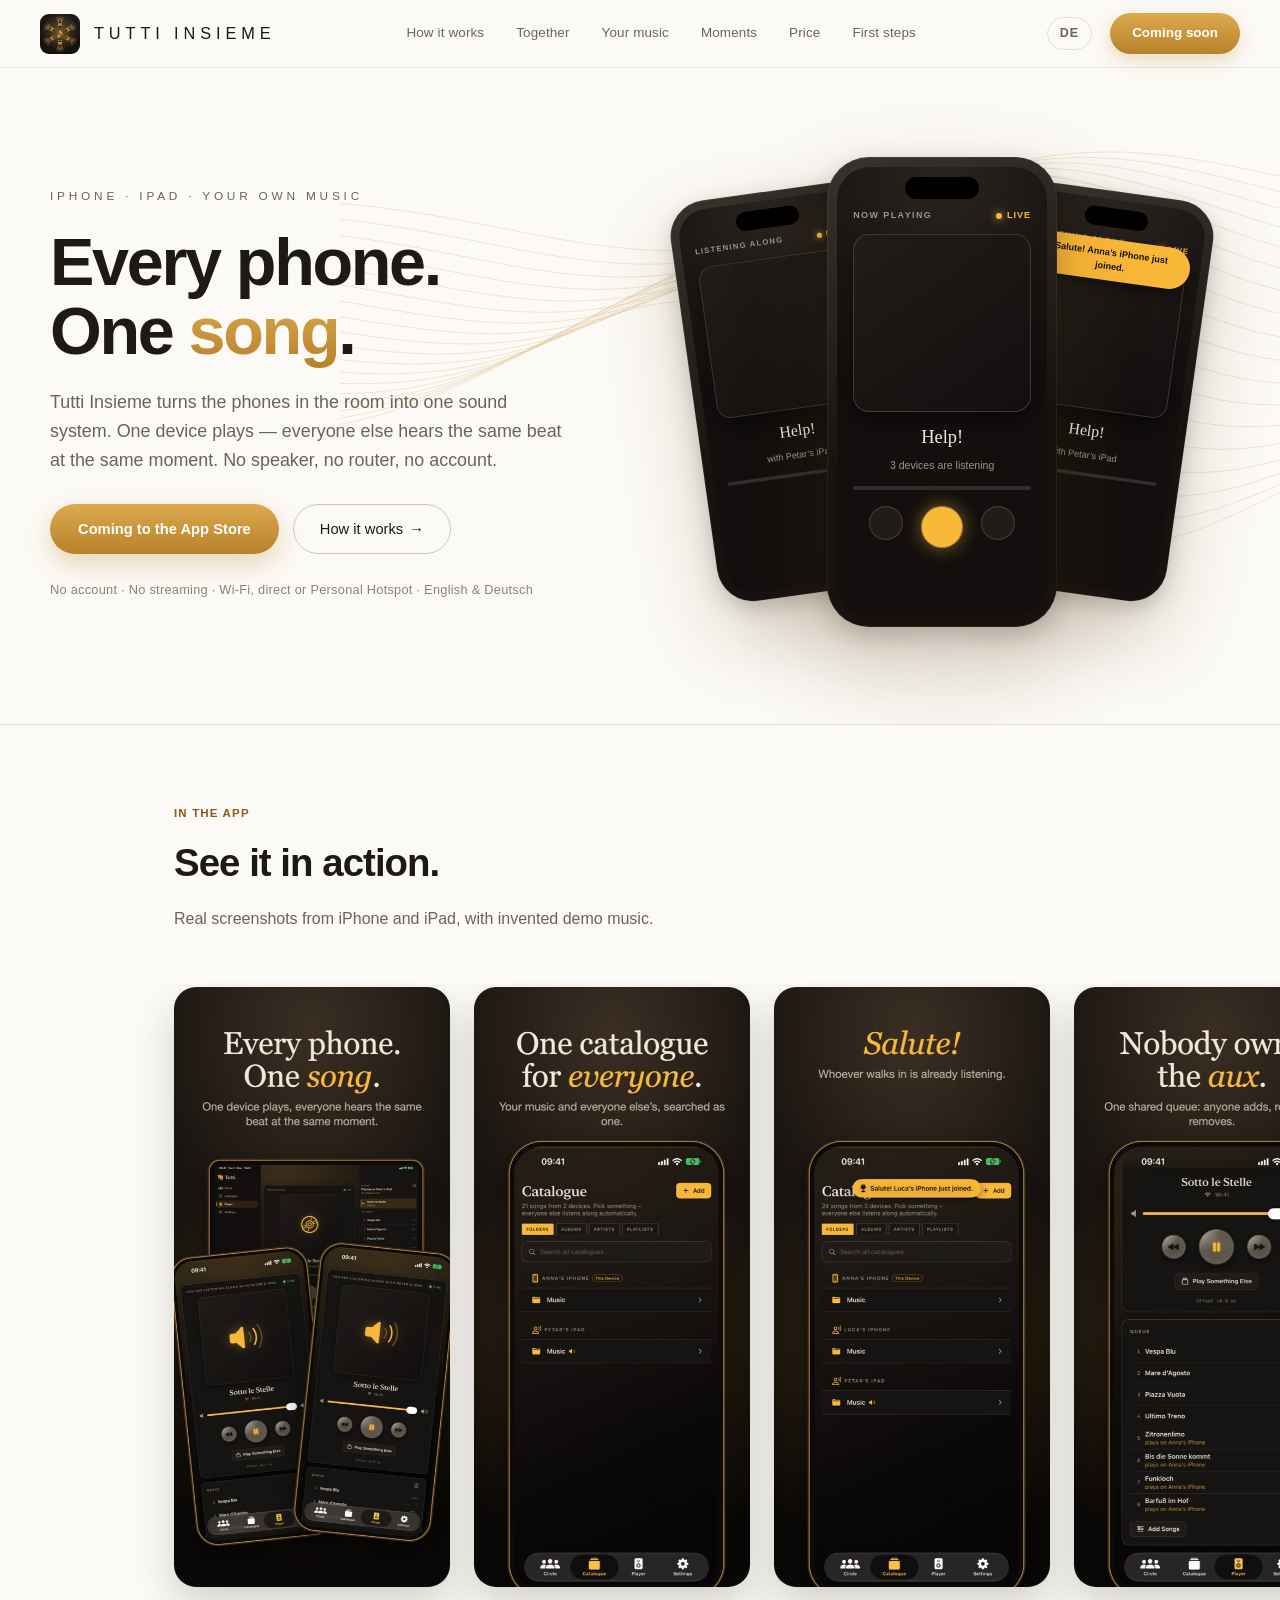
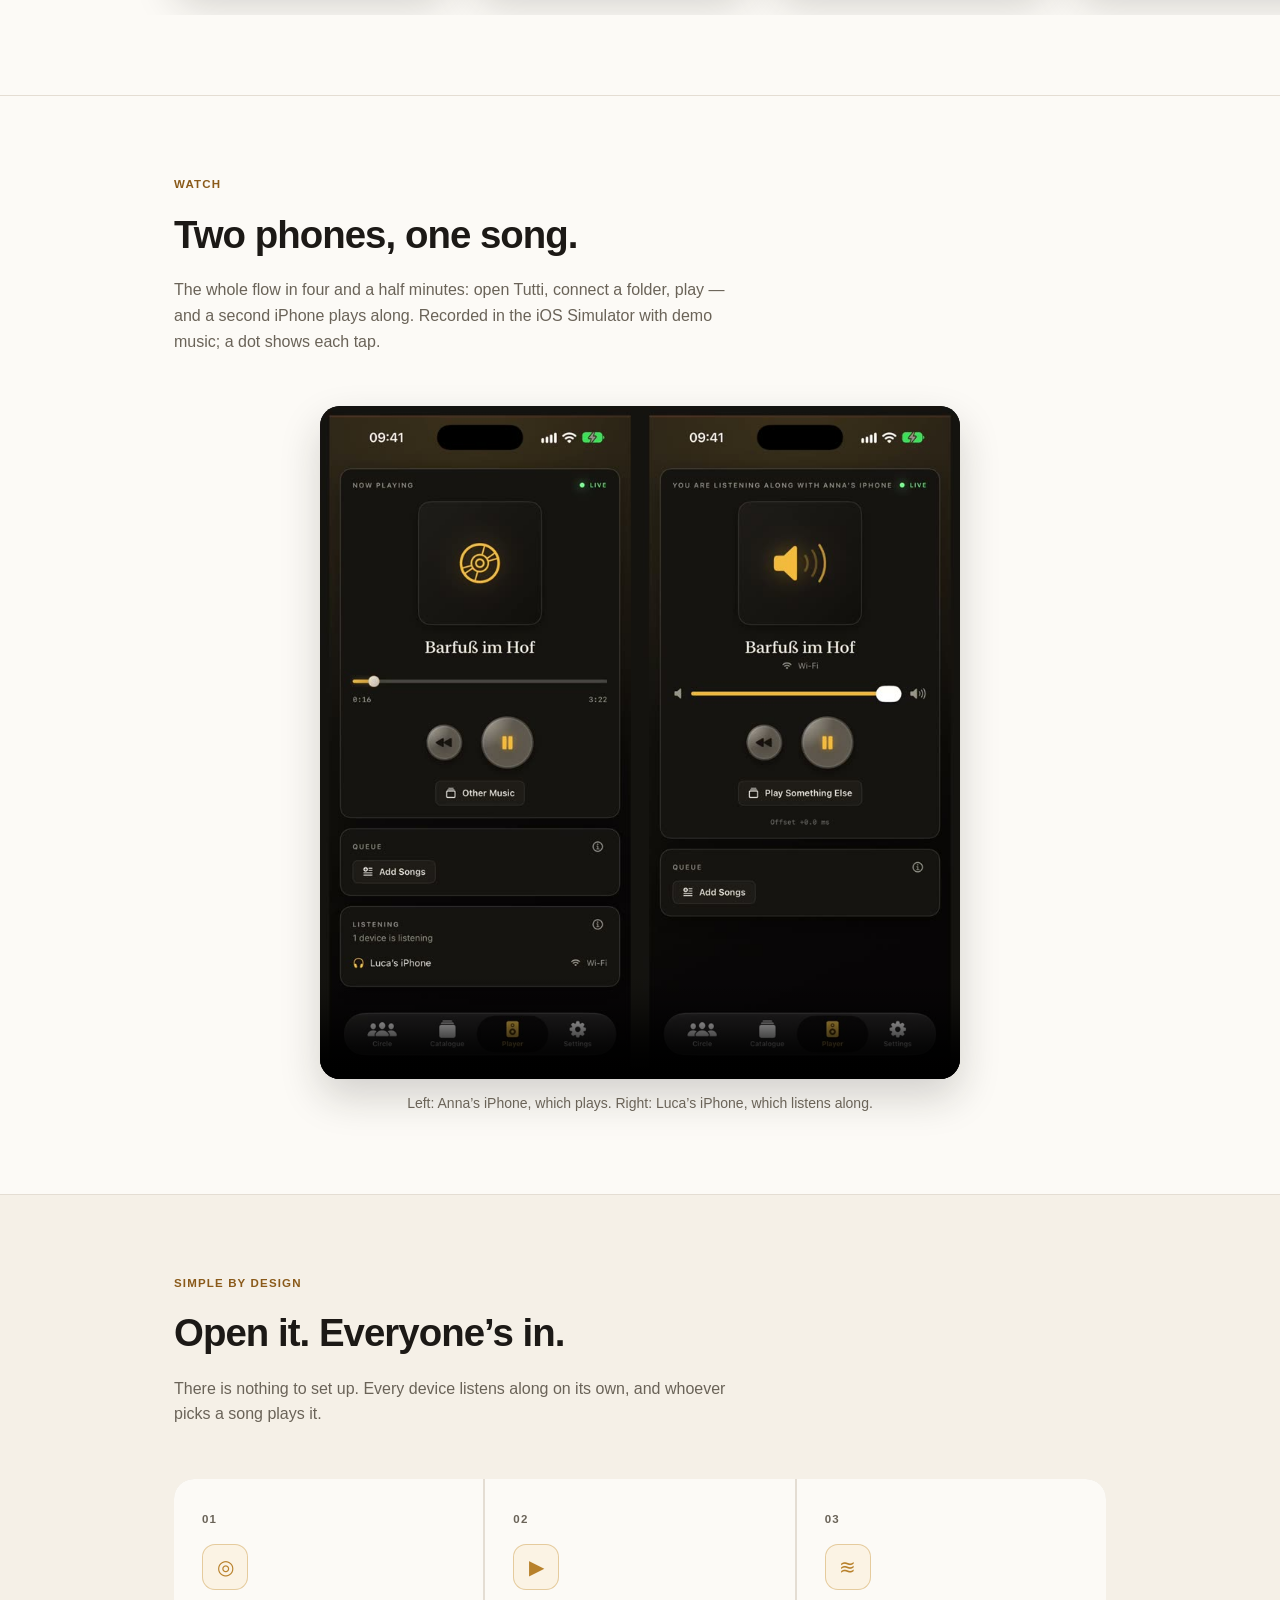
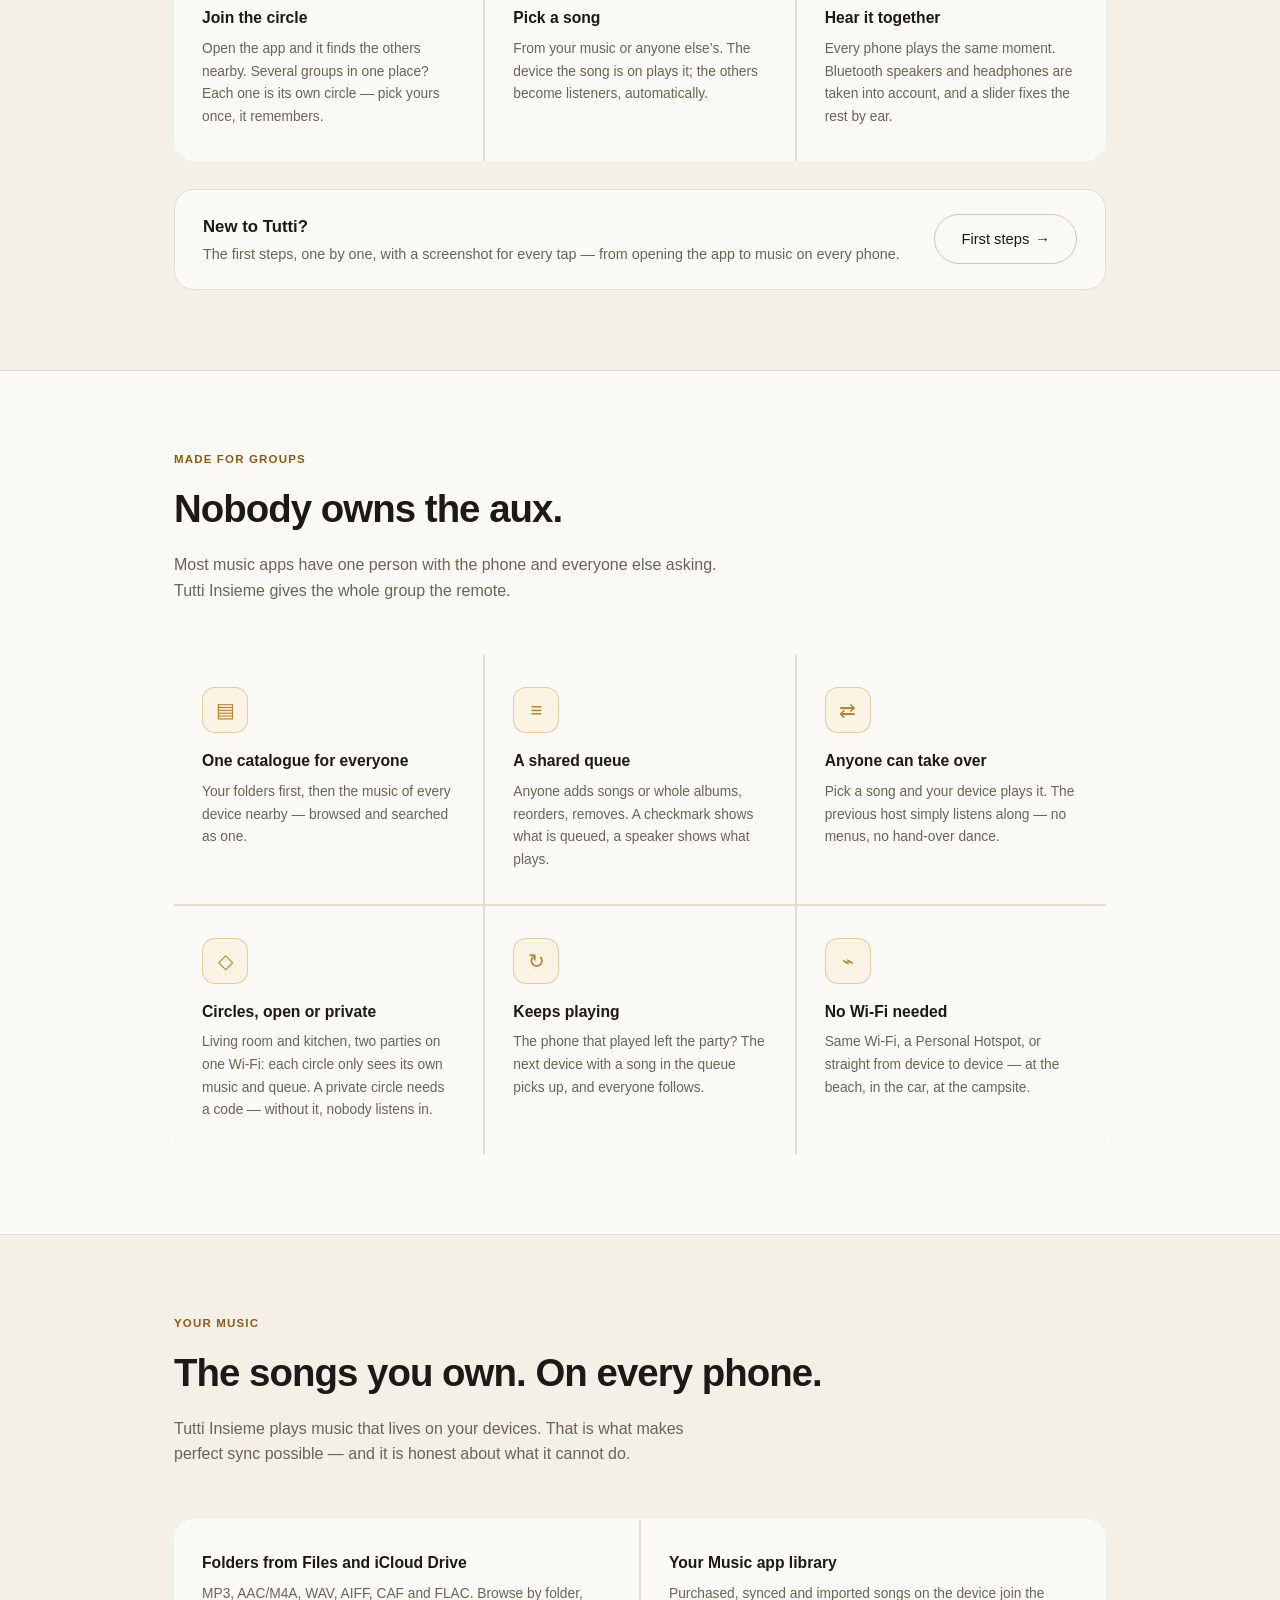
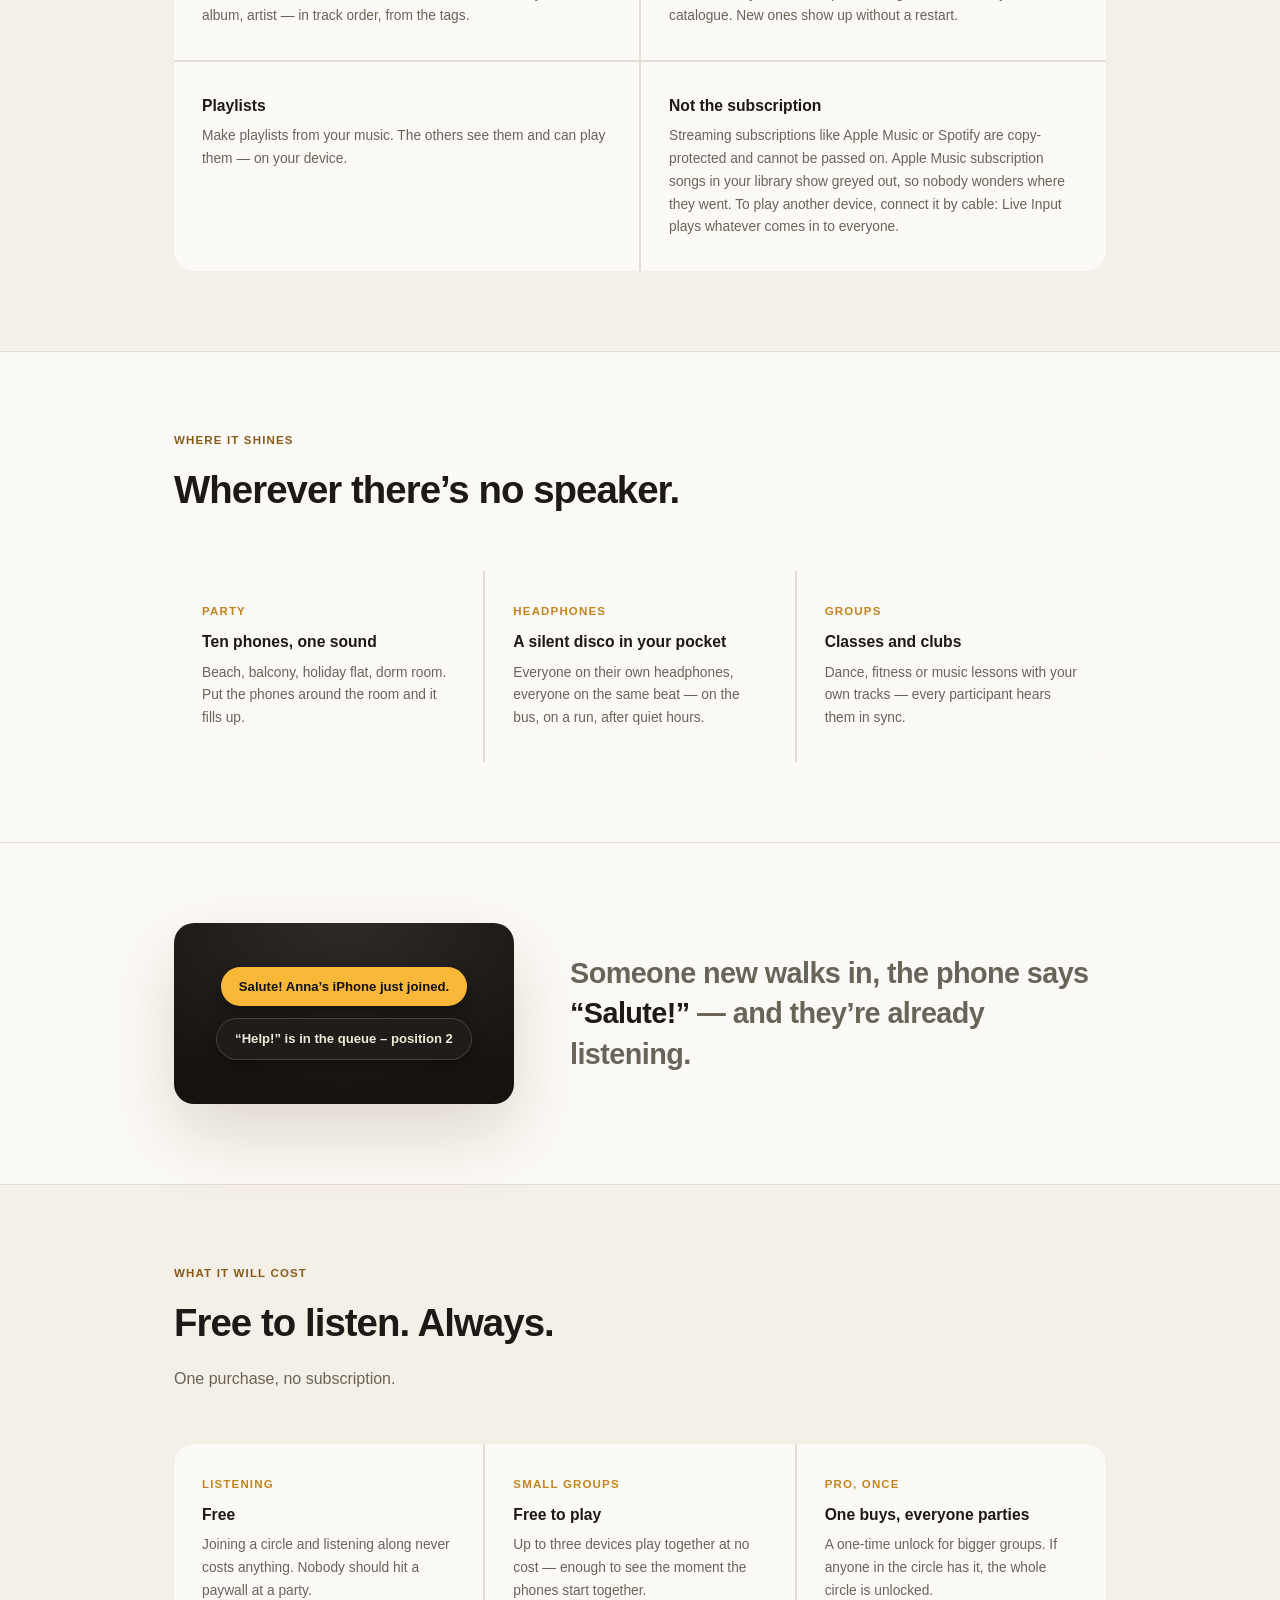
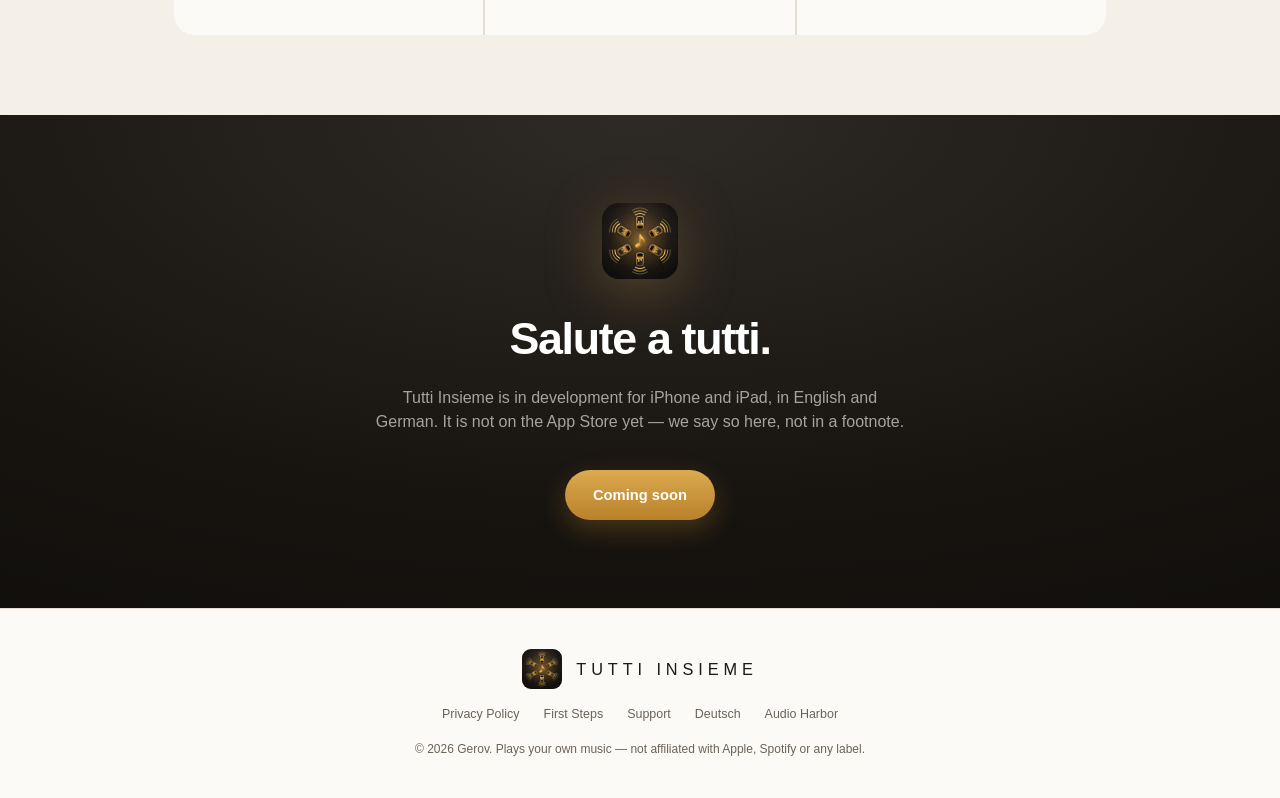
==== commit 84f9690c: "Update website from tutti-insieme-develop 5a021e0" ====
--- a/docs/index.html
+++ b/docs/index.html
@@ -316,7 +316,7 @@
       </div>
       <div class="cell">
         <h3>Not the subscription</h3>
-        <p>Streaming subscriptions like Apple Music or Spotify are copy-protected and cannot be passed on. Apple Music subscription songs in your library show greyed out, so nobody wonders where they went.</p>
+        <p>Streaming subscriptions like Apple Music or Spotify are copy-protected and cannot be passed on. Apple Music subscription songs in your library show greyed out, so nobody wonders where they went. To play another device, connect it by cable: Live Input plays whatever comes in to everyone.</p>
       </div>
     </div>
   </div>
--- a/docs/site.css
+++ b/docs/site.css
@@ -76,6 +76,8 @@
 }
 .nav-link:hover { color: var(--text); }
 .nav-link:hover::after { transform: scaleX(1); }
+.nav-link[aria-current="page"] { color: var(--text); }
+.nav-link[aria-current="page"]::after { transform: scaleX(1); }
 .nav-right { display: flex; align-items: center; gap: 18px; }
 .lang {
   font-size: 0.78rem; font-weight: 600; letter-spacing: 0.08em;
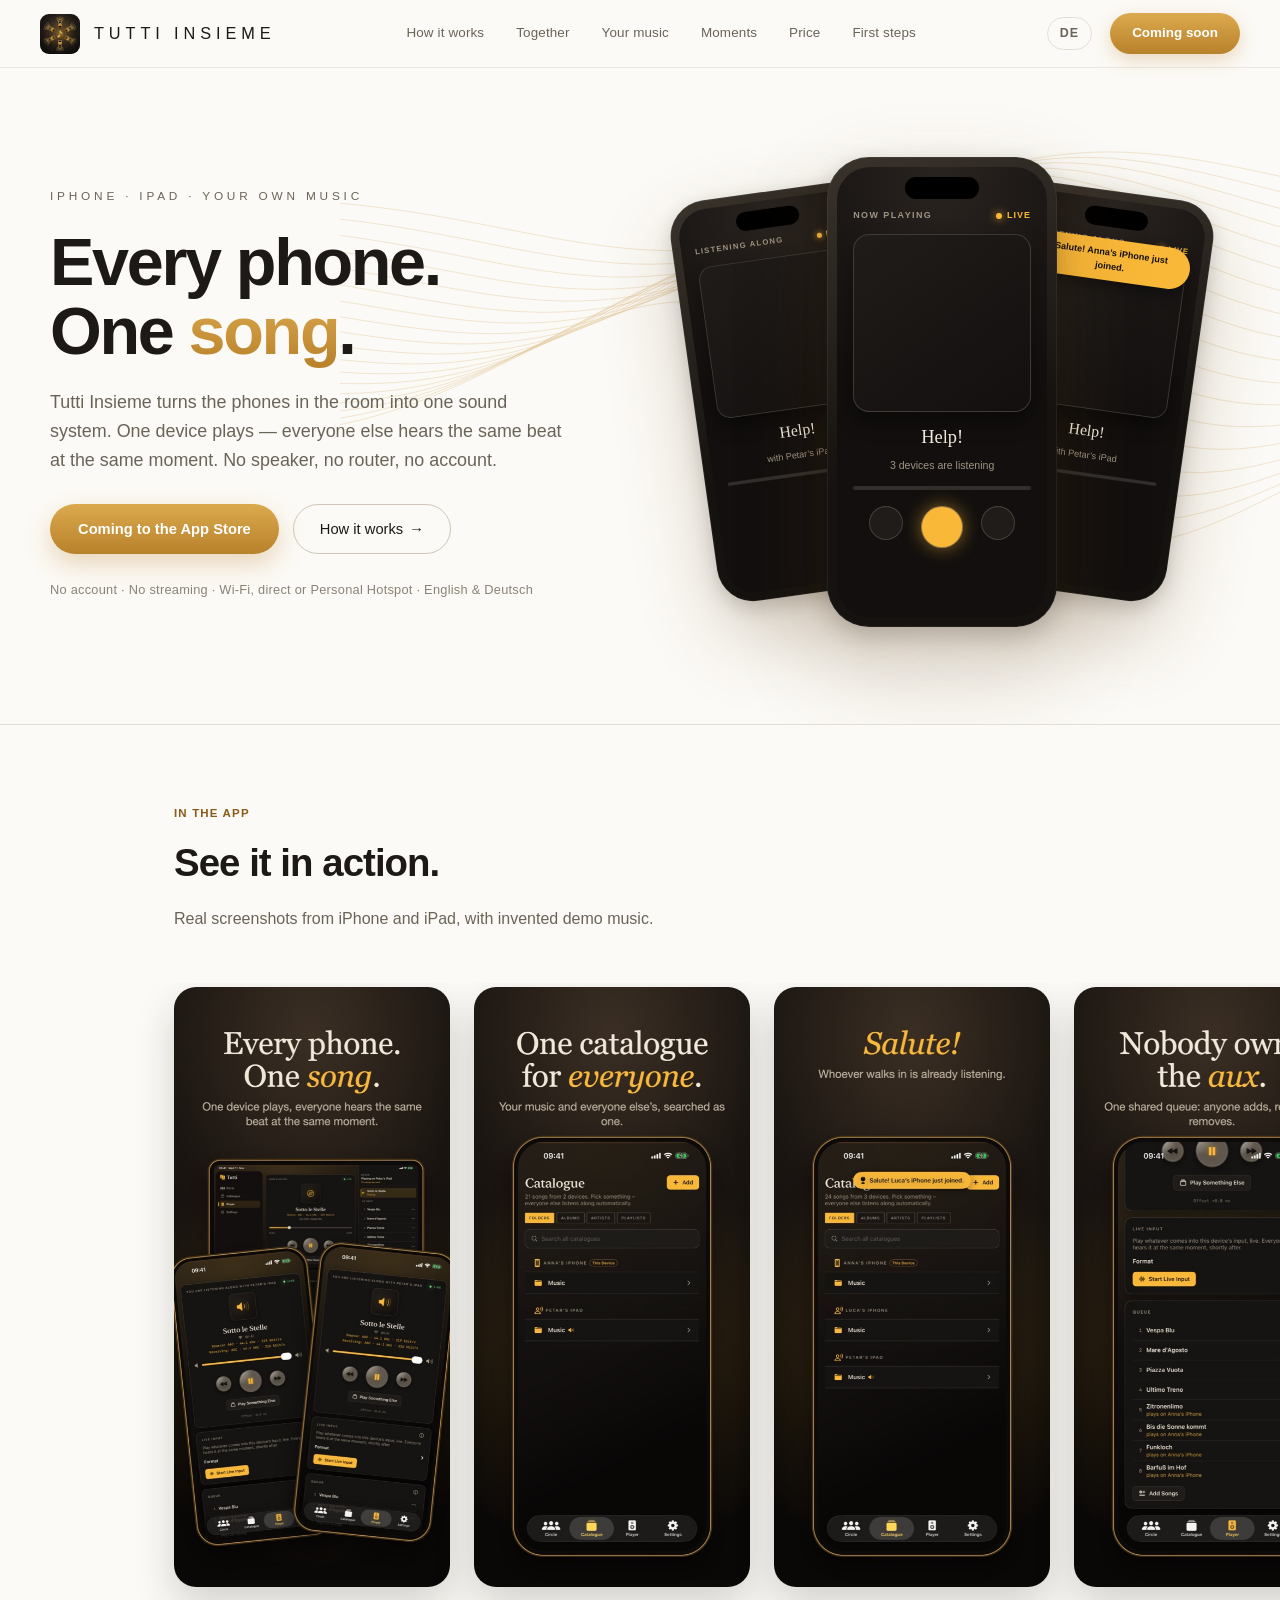
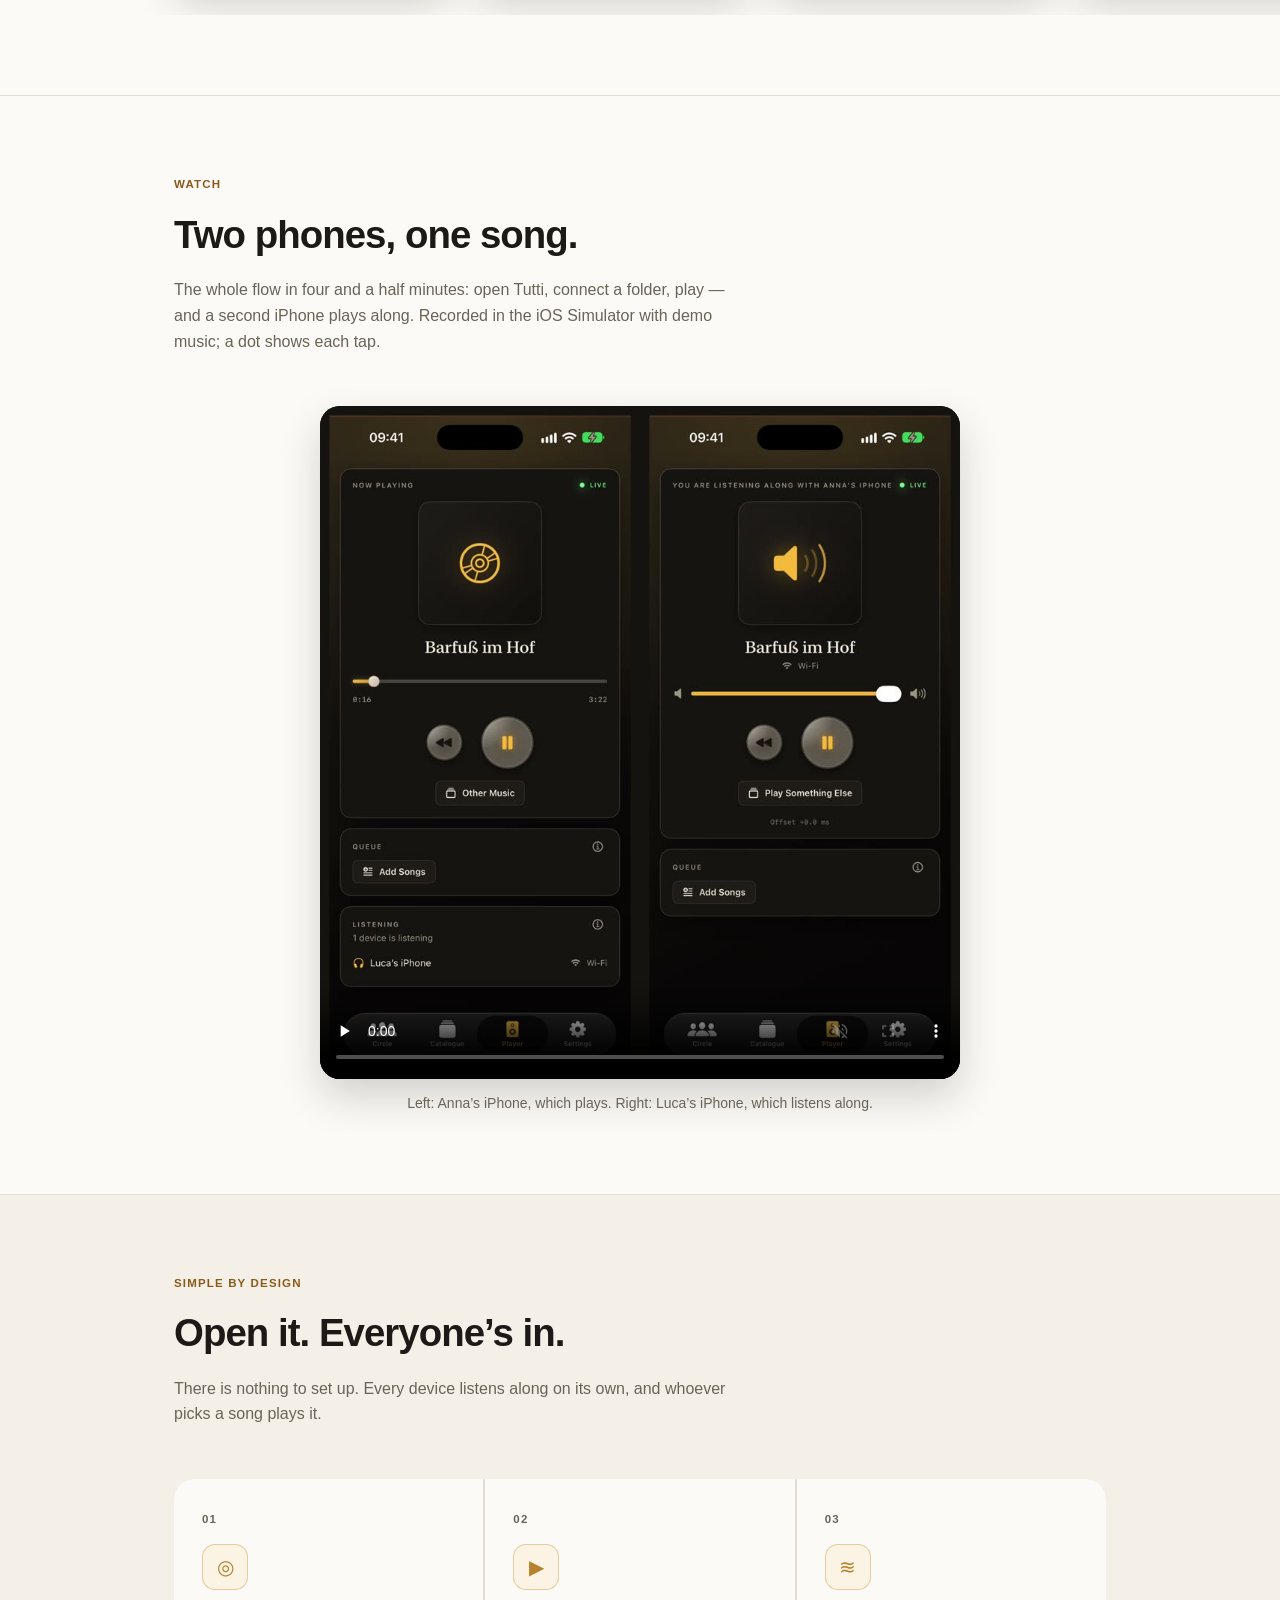
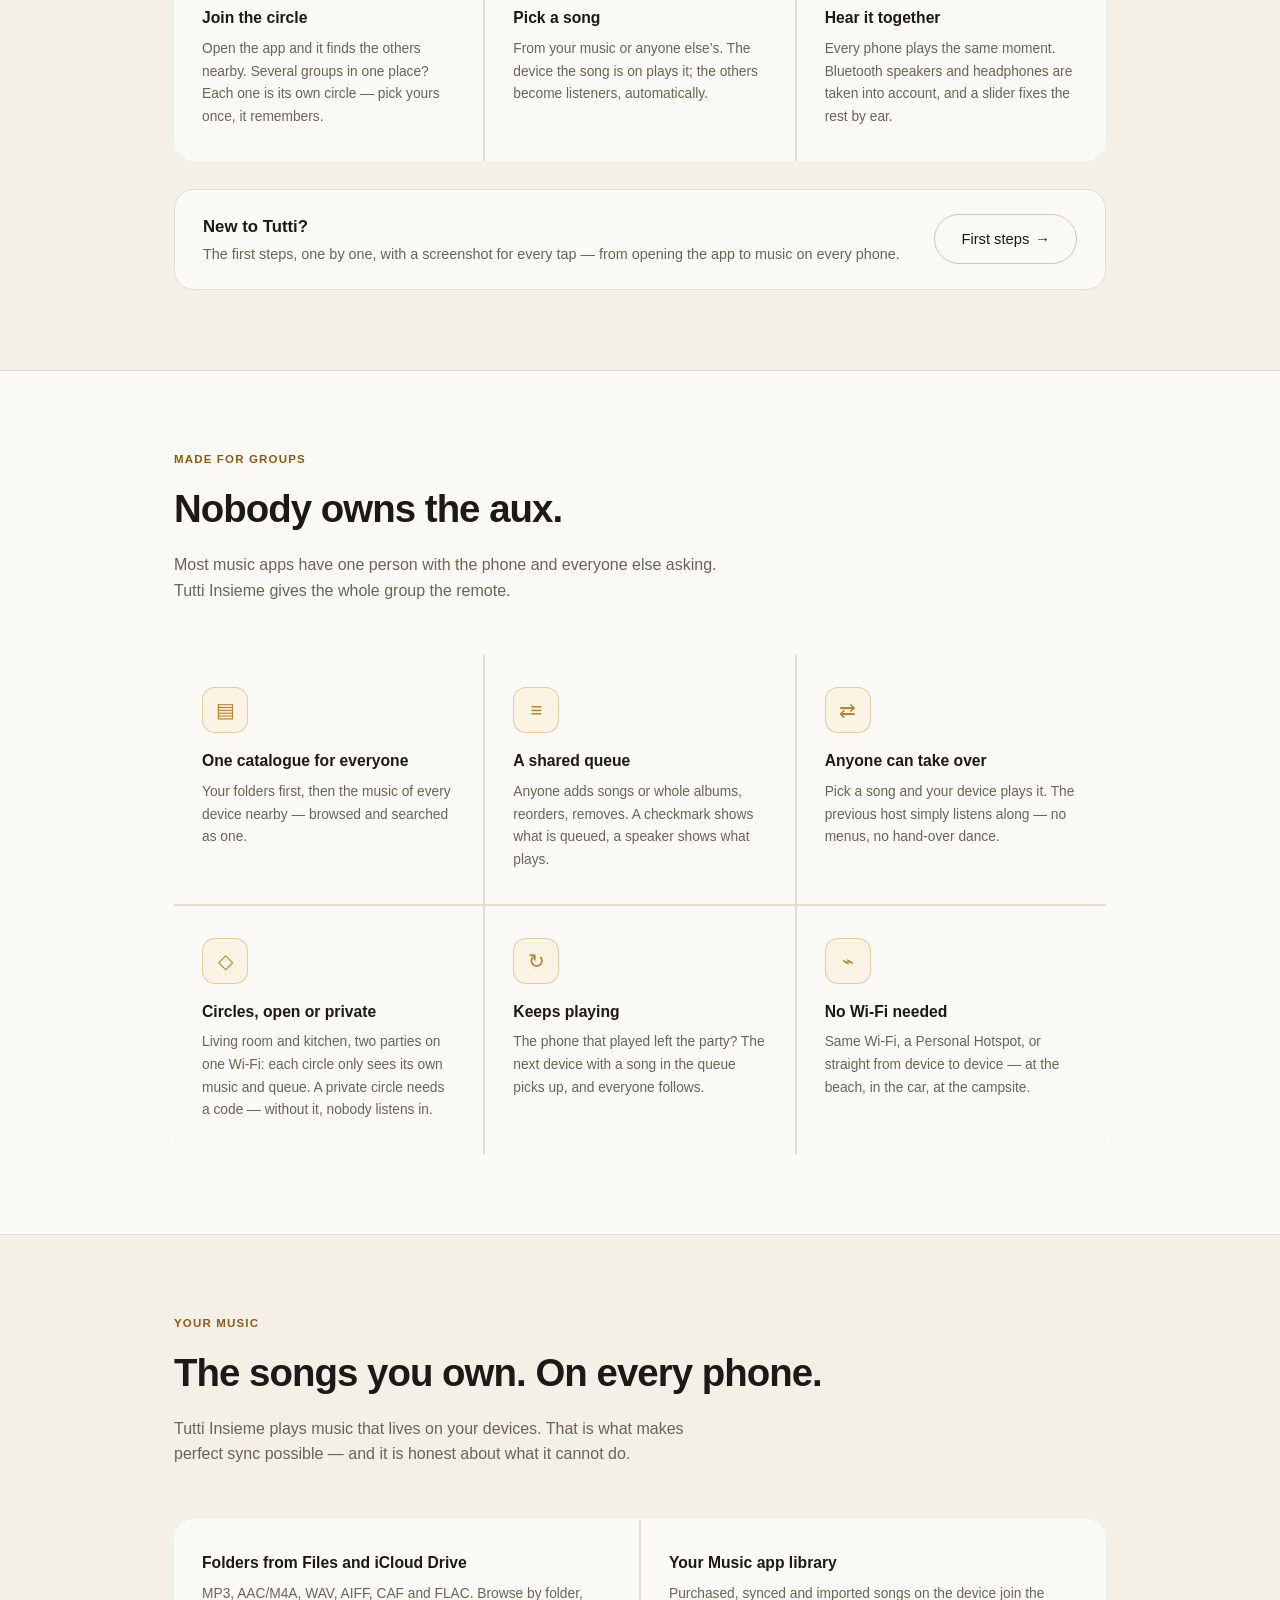
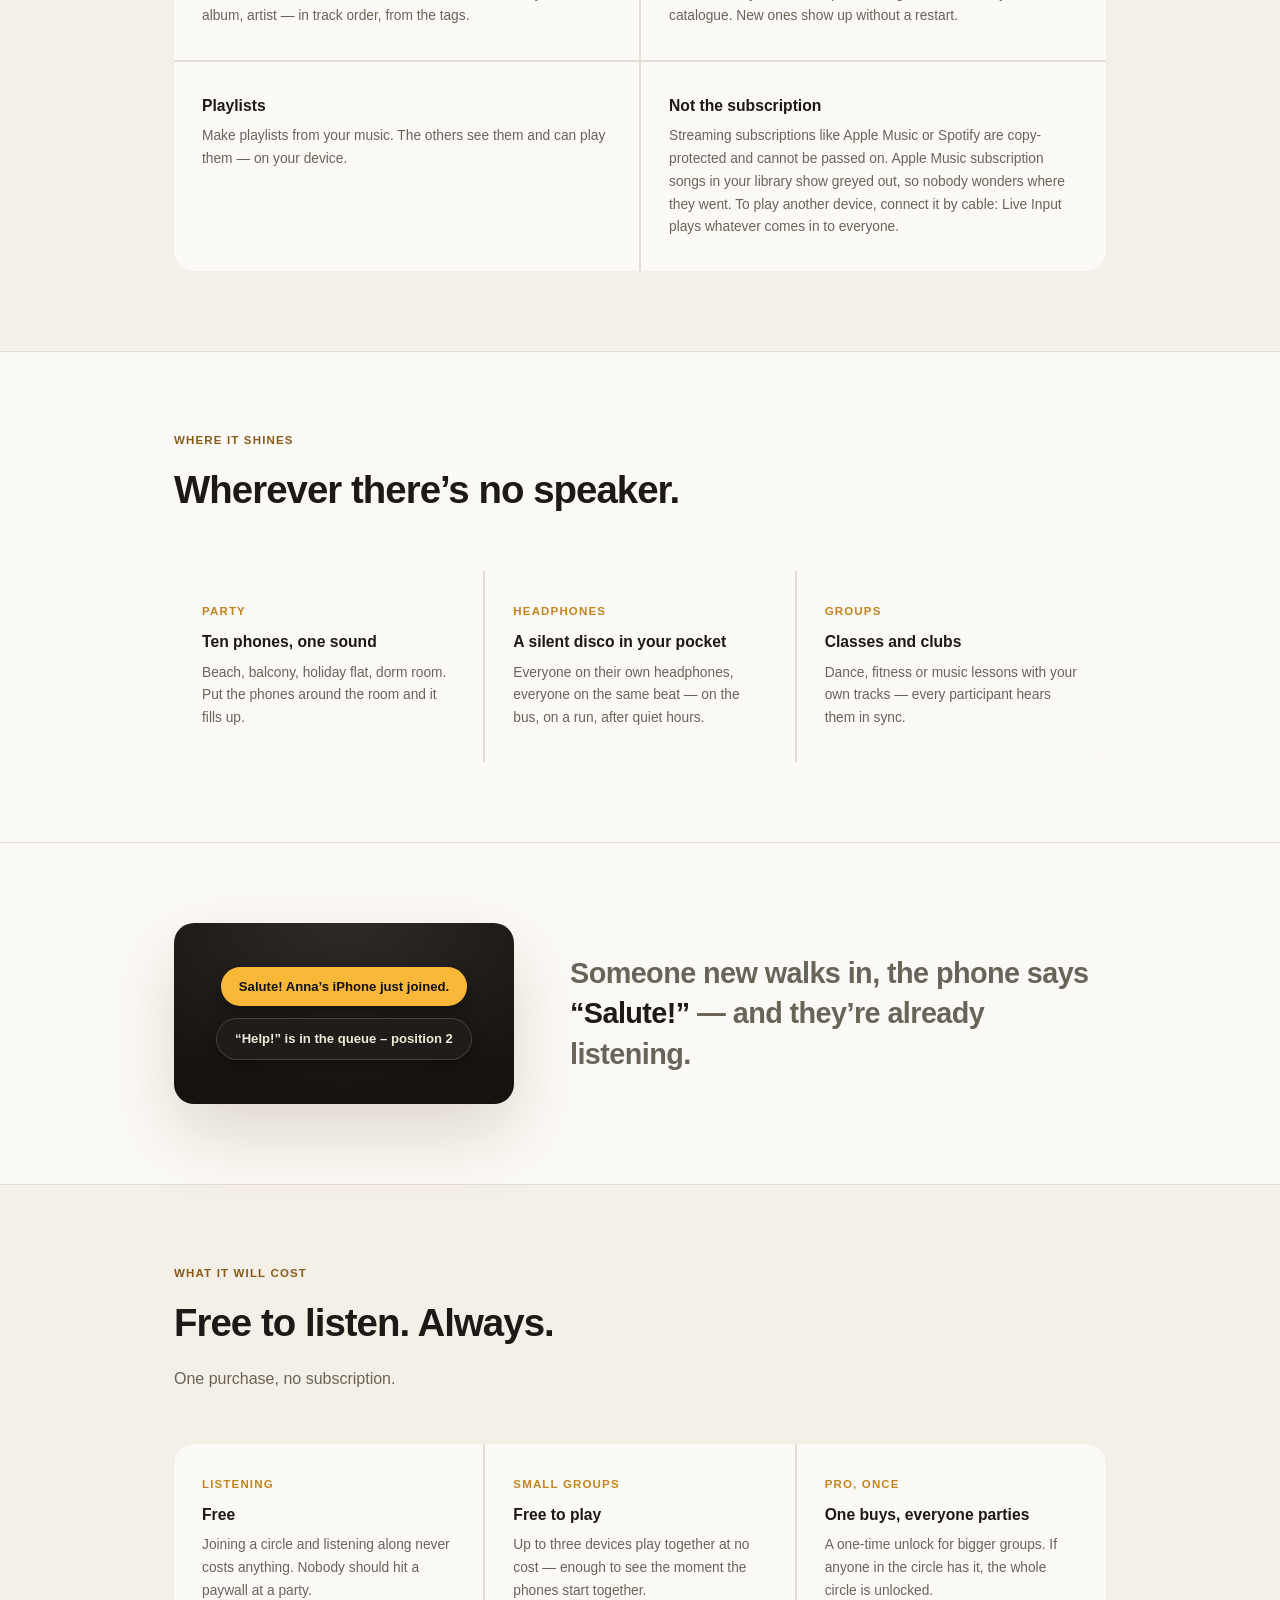
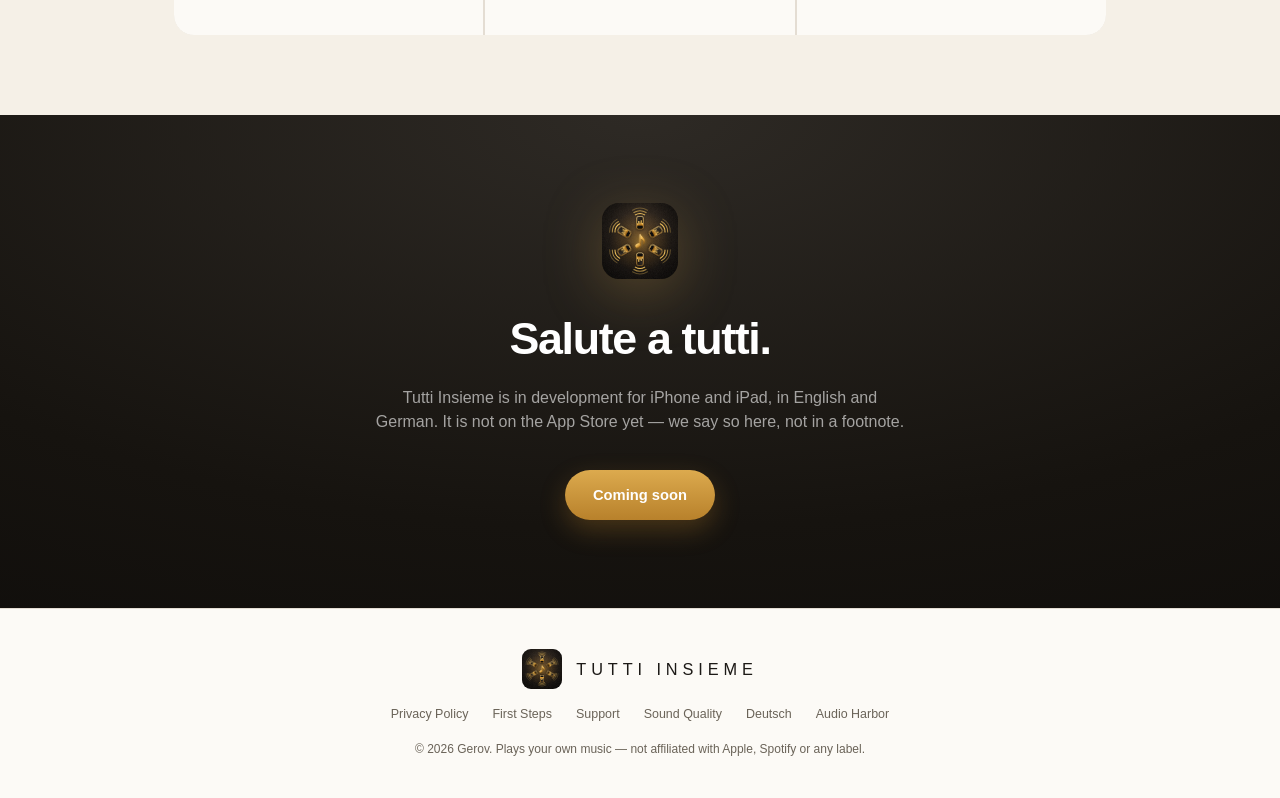
==== commit 1b99788c: "Update website from tutti-insieme-develop bb9ae9f" ====
--- a/docs/index.html
+++ b/docs/index.html
@@ -403,6 +403,7 @@
     <a href="privacy.html">Privacy Policy</a>
     <a href="first-steps.html">First Steps</a>
     <a href="support.html">Support</a>
+    <a href="sound-quality.html">Sound Quality</a>
     <a href="de.html" hreflang="de" lang="de">Deutsch</a>
     <a href="https://petergerov.github.io/audio-harbor/">Audio Harbor</a>
   </div>
--- a/docs/site.css
+++ b/docs/site.css
@@ -416,6 +416,15 @@
 .page p { font-size: 0.95rem; color: var(--secondary); margin-bottom: 14px; line-height: 1.6; }
 .page ul { margin: 0 0 14px 18px; color: var(--secondary); font-size: 0.95rem; line-height: 1.6; }
 .page section + section { margin-top: 56px; padding-top: 40px; border-top: 1px solid var(--border); }
+.page .table-wrap { overflow-x: auto; margin: 4px 0 16px; border: 1px solid var(--border); border-radius: var(--radius); }
+.page table { width: 100%; border-collapse: collapse; font-size: 0.9rem; }
+.page th, .page td { padding: 10px 12px; text-align: left; vertical-align: top; border-bottom: 1px solid var(--border); }
+.page th { font-weight: 600; color: var(--text); background: var(--bg2); }
+.page td { color: var(--secondary); }
+.page td:first-child { color: var(--text); font-weight: 500; }
+.page tbody tr:last-child td { border-bottom: none; }
+.page .num { text-align: right; white-space: nowrap; font-variant-numeric: tabular-nums; }
+.page .note { font-size: 0.8rem; color: var(--muted); }
 
 @media (max-width: 760px) {
   nav { padding: 0 20px; }
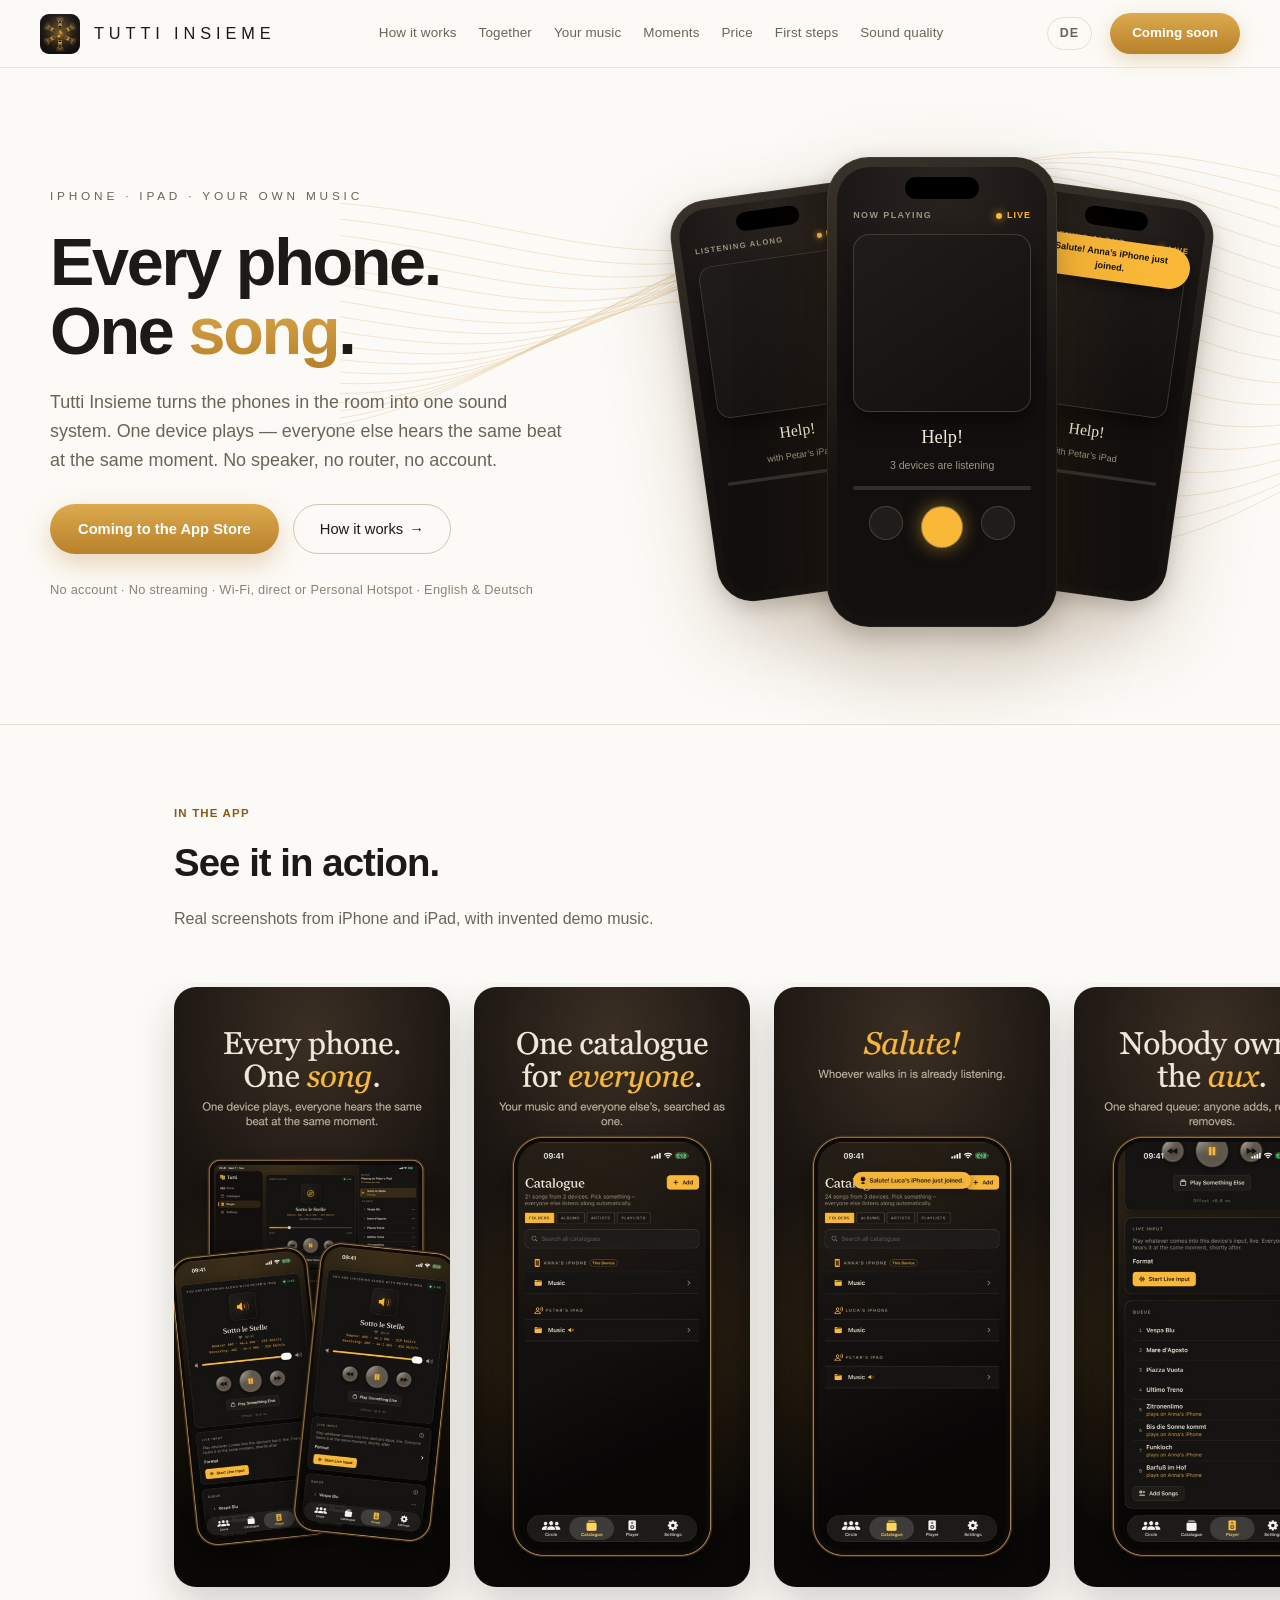
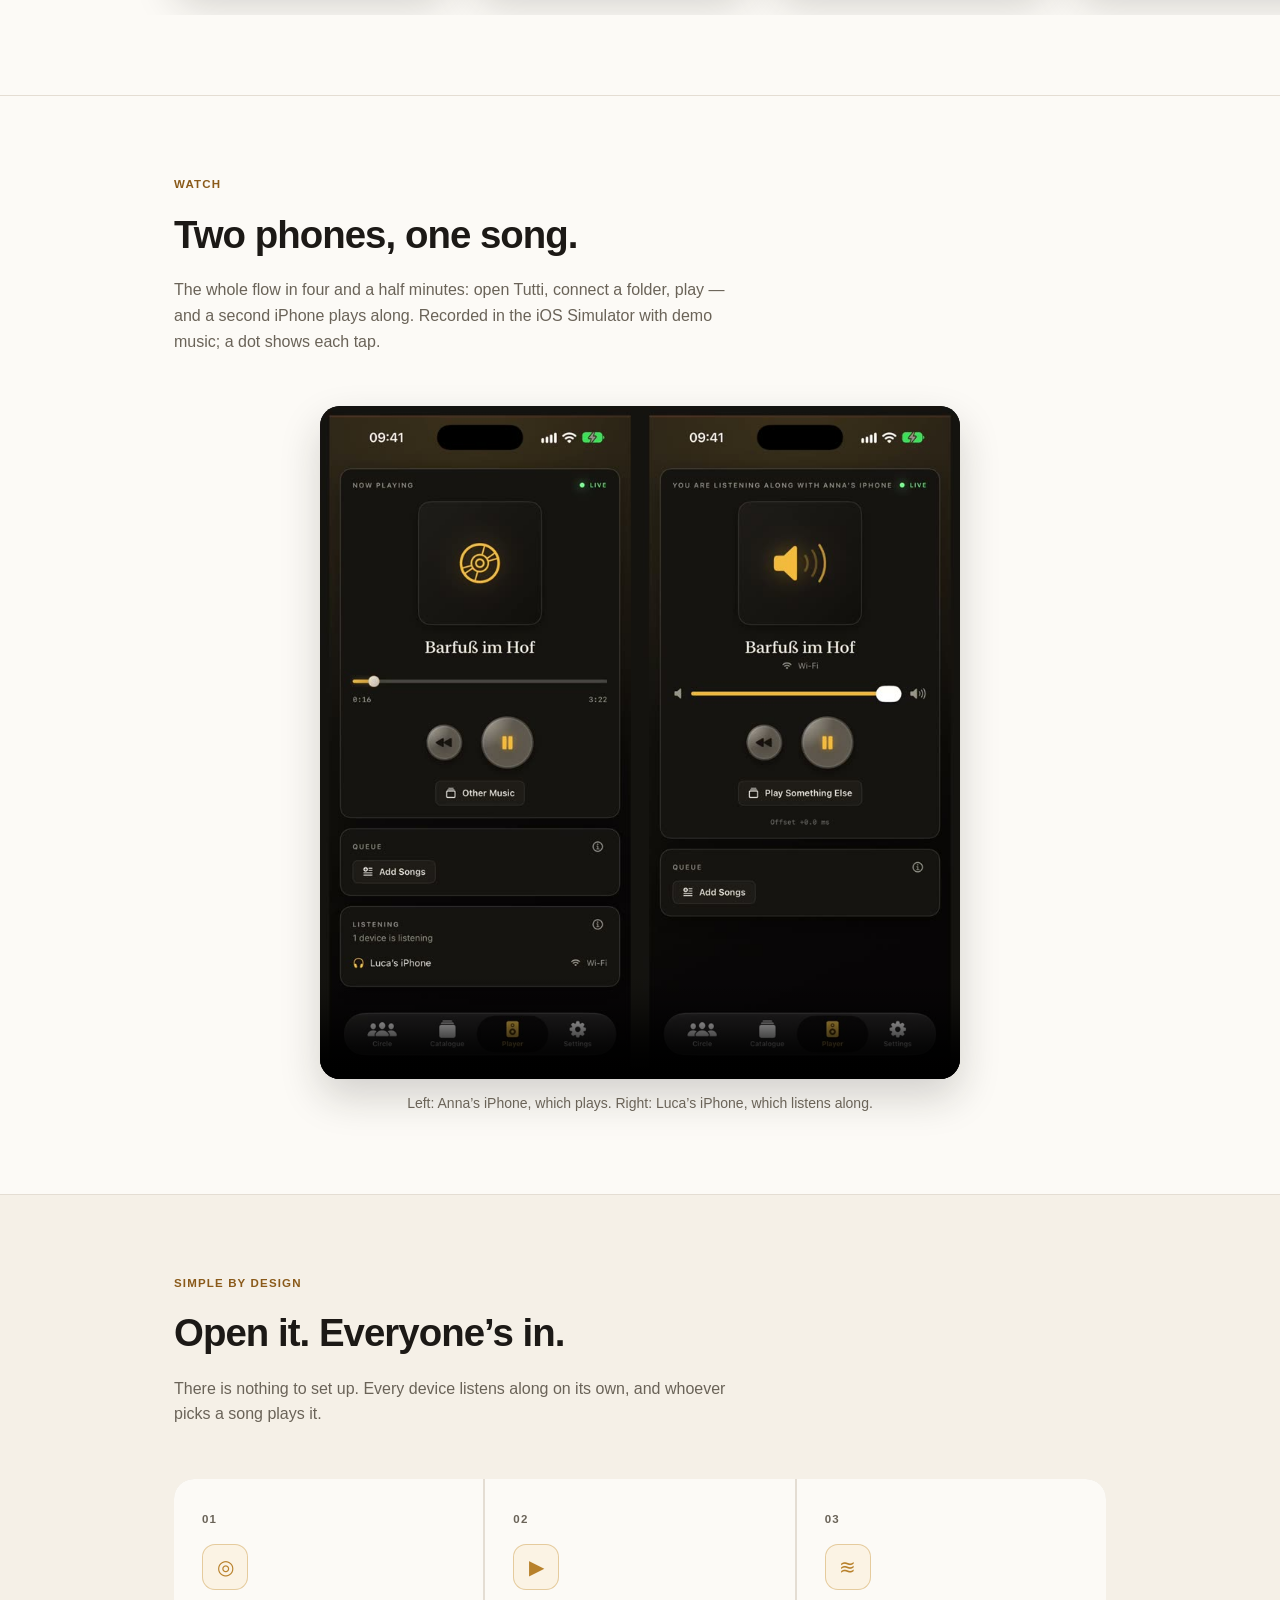
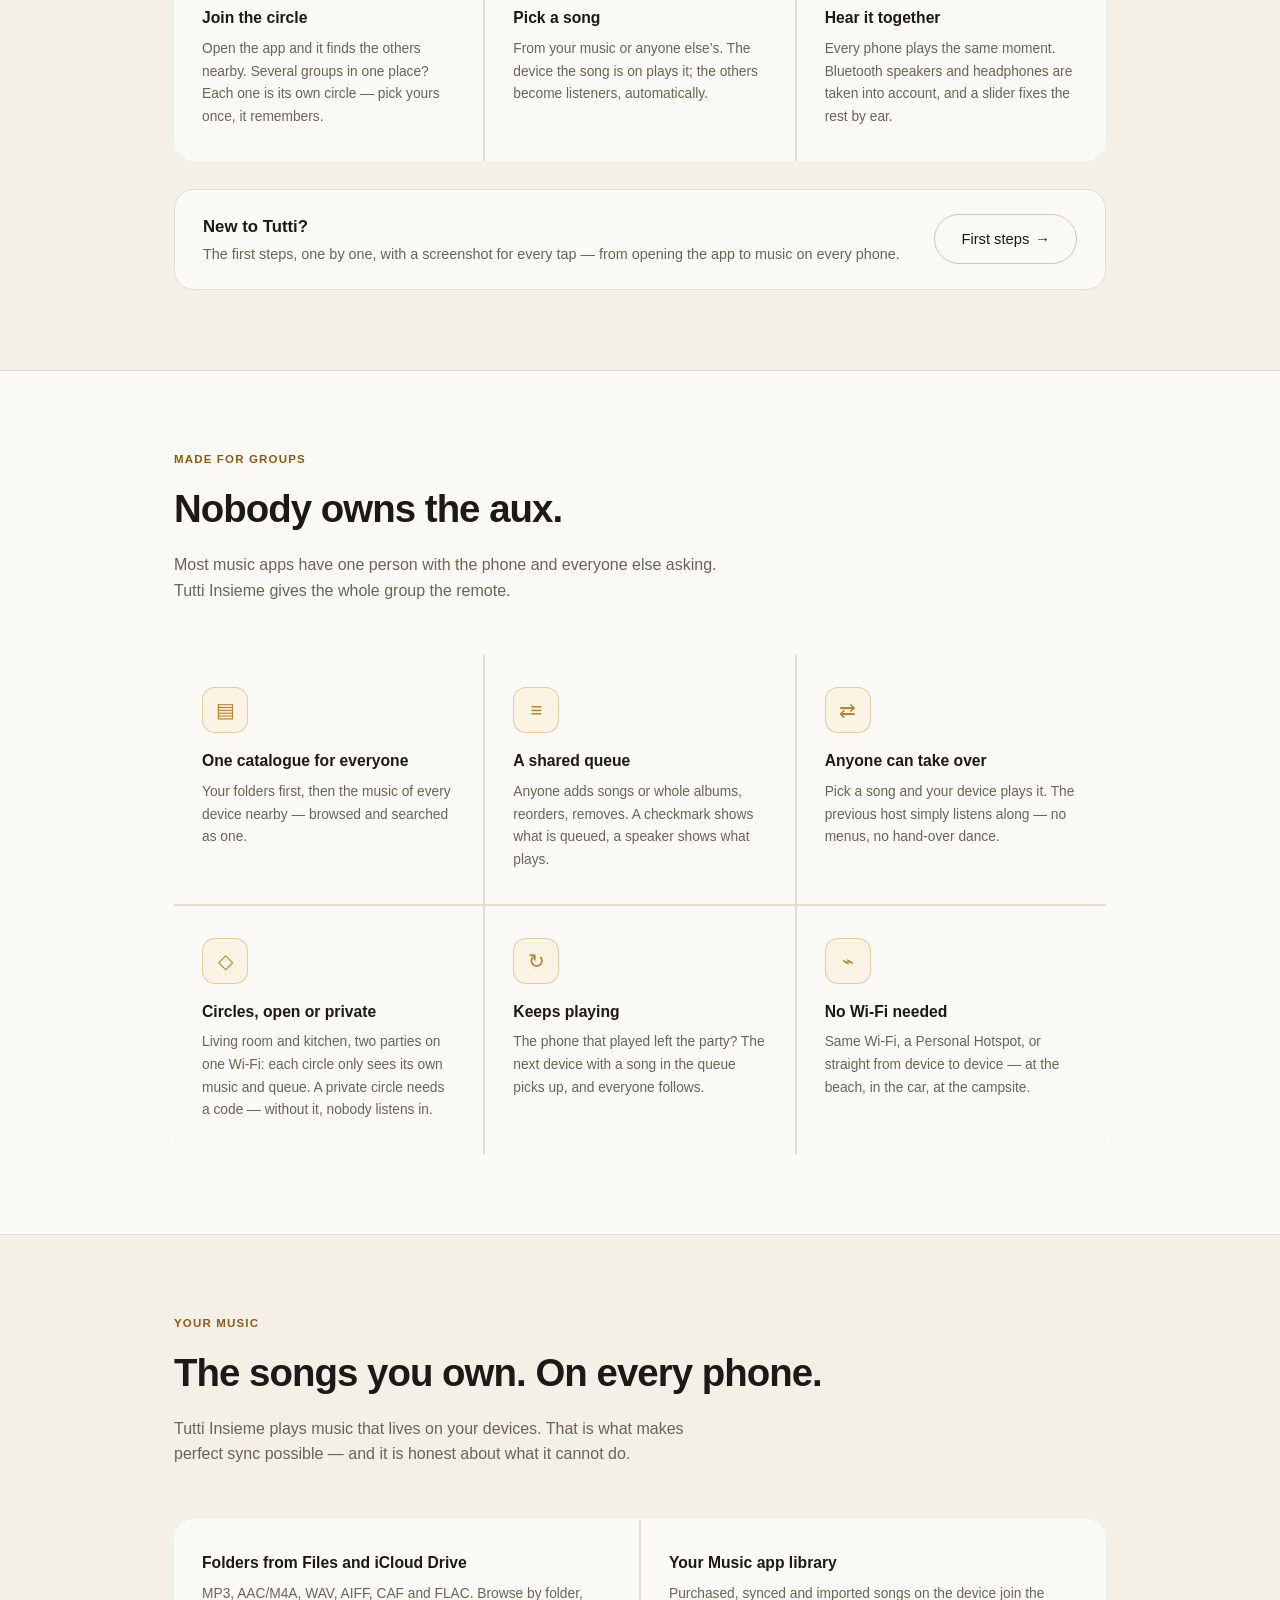
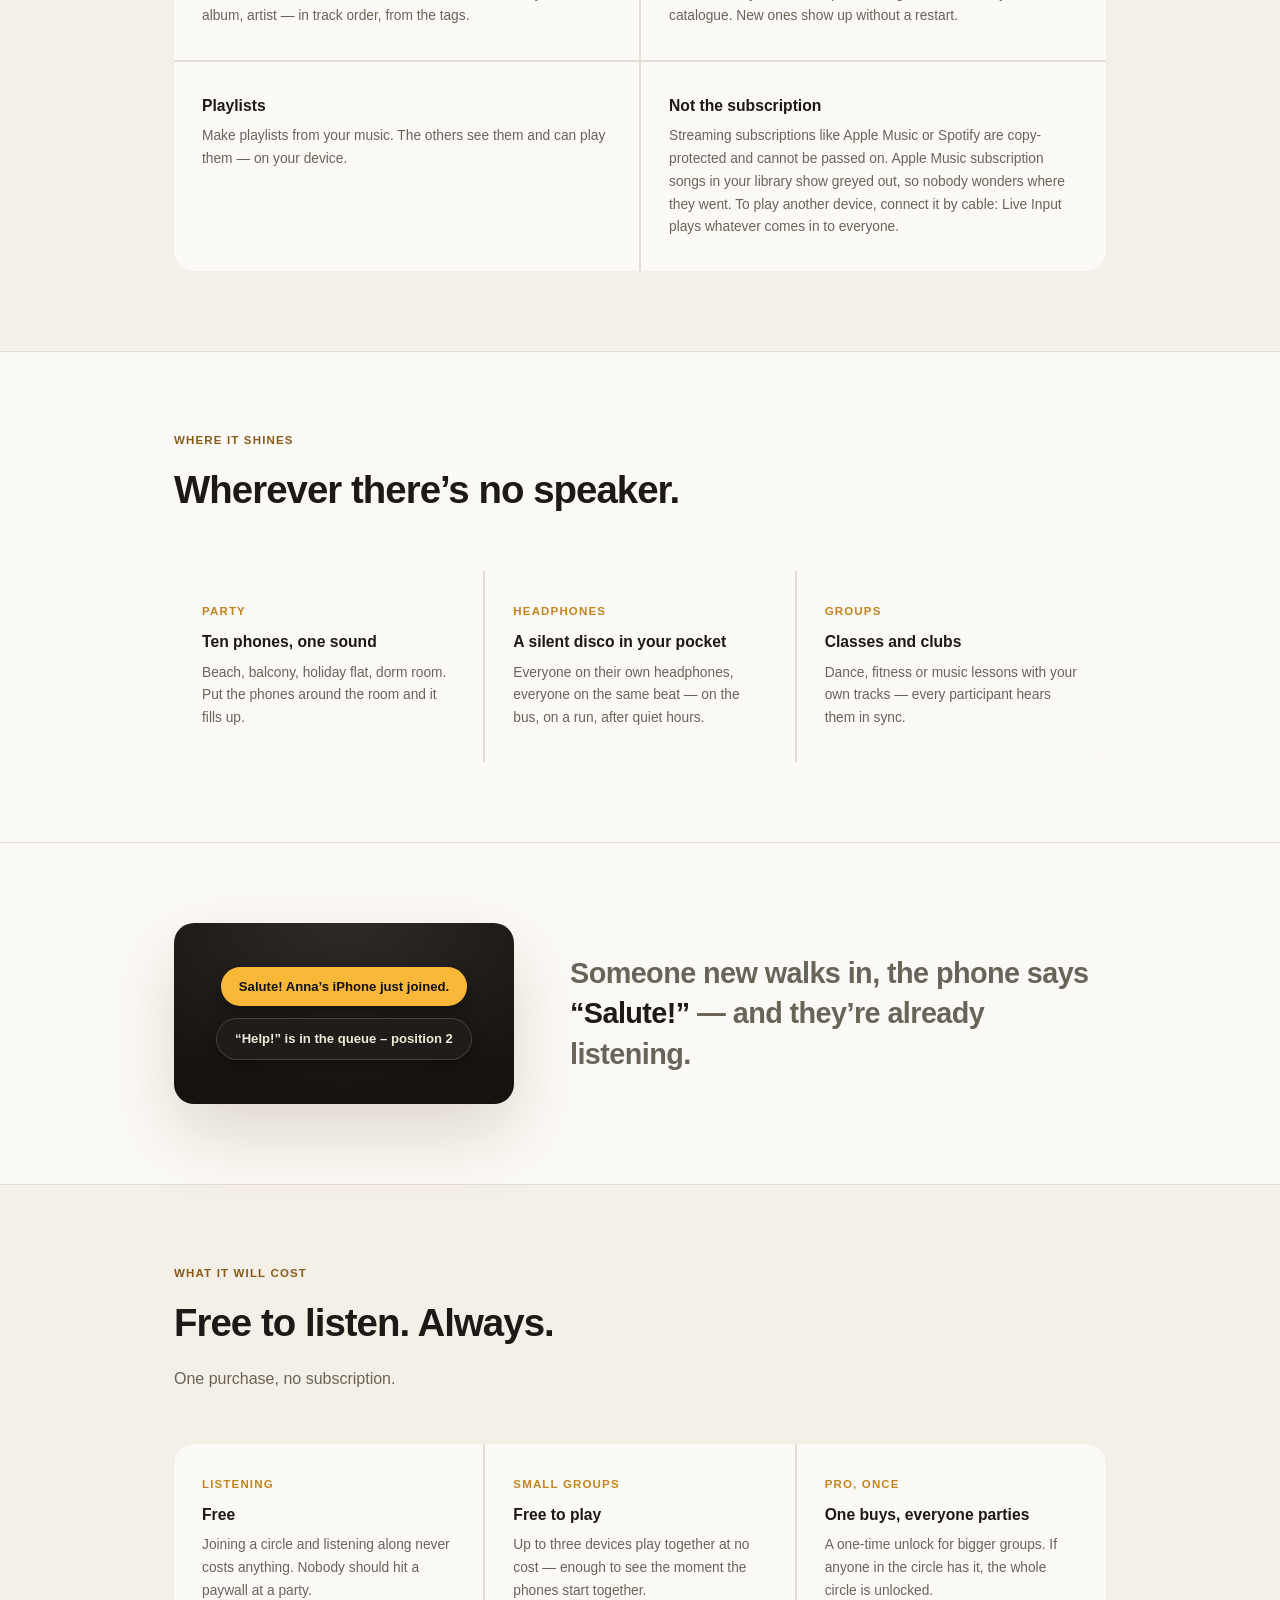
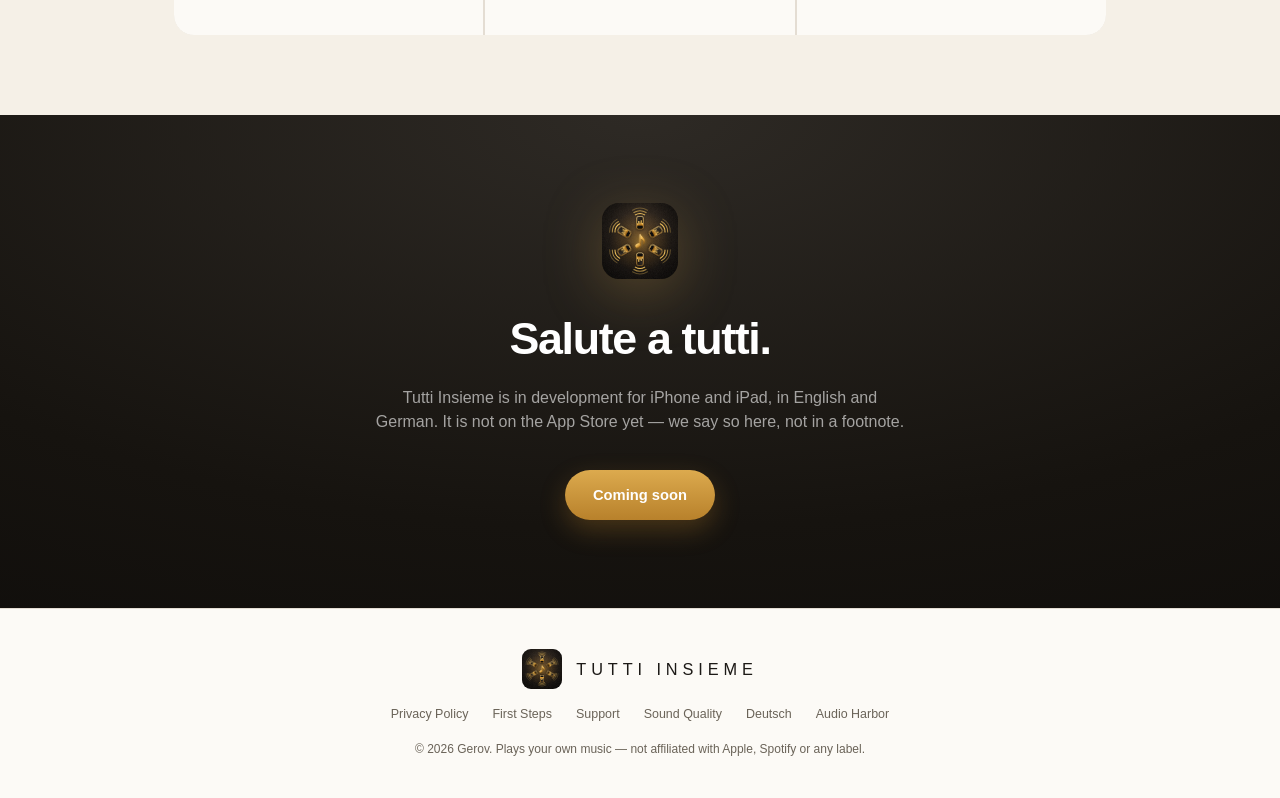
==== commit 92e35806: "Update website from tutti-insieme-develop 5da60ba" ====
--- a/docs/index.html
+++ b/docs/index.html
@@ -96,6 +96,7 @@
     <a href="#moments" class="nav-link">Moments</a>
     <a href="#price" class="nav-link">Price</a>
     <a href="first-steps.html" class="nav-link">First steps</a>
+    <a href="sound-quality.html" class="nav-link">Sound quality</a>
   </div>
   <div class="nav-right">
     <a href="de.html" class="lang" hreflang="de" lang="de">DE</a>
--- a/docs/site.css
+++ b/docs/site.css
@@ -67,6 +67,7 @@
   color: var(--secondary); text-decoration: none;
   font-size: 0.84rem; font-weight: 500; letter-spacing: 0.01em;
   padding: 6px 0;
+  white-space: nowrap;
   transition: color .15s;
 }
 .nav-link::after {
@@ -426,6 +427,13 @@
 .page .num { text-align: right; white-space: nowrap; font-variant-numeric: tabular-nums; }
 .page .note { font-size: 0.8rem; color: var(--muted); }
 
+/* Seven links need room: closer together first, then only the links to other pages. */
+@media (max-width: 1280px) {
+  .nav-links { gap: 22px; }
+}
+@media (max-width: 1200px) {
+  .nav-link[href*="#"] { display: none; }
+}
 @media (max-width: 760px) {
   nav { padding: 0 20px; }
   .nav-links { display: none; }
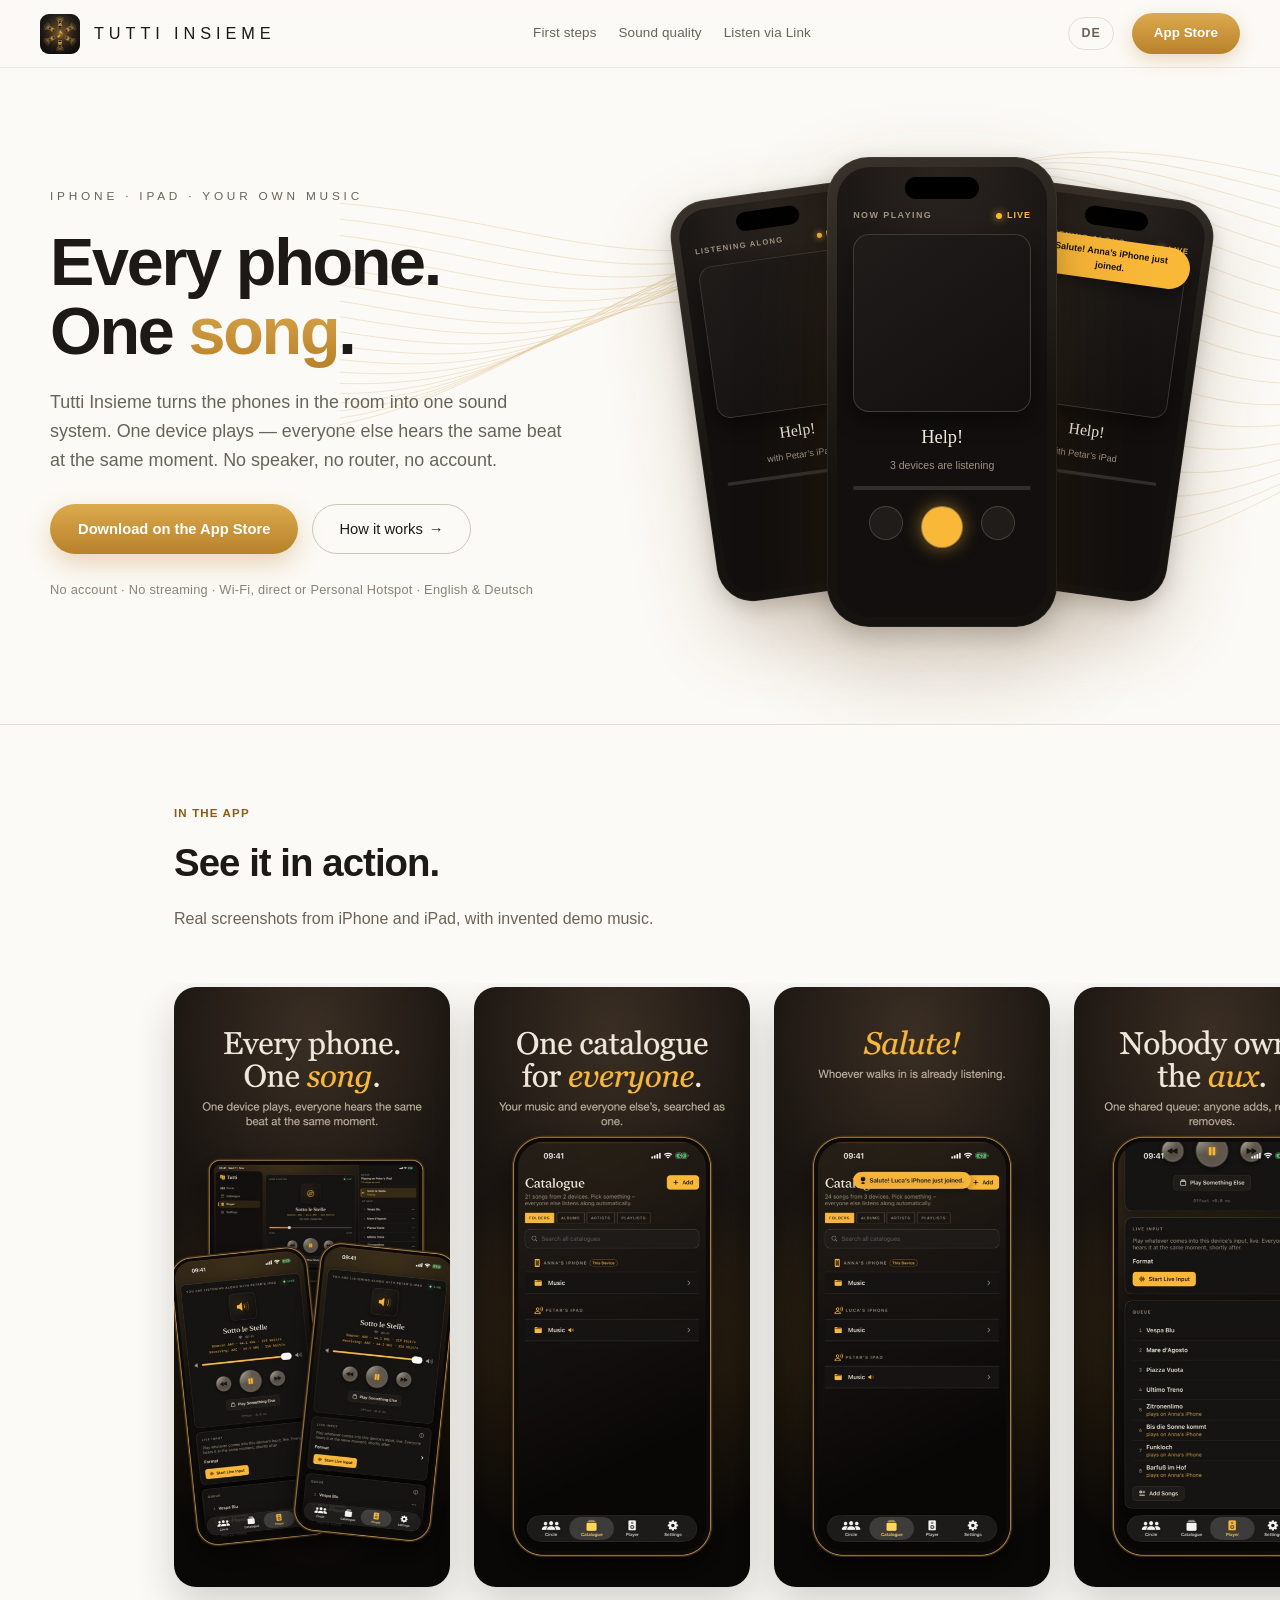
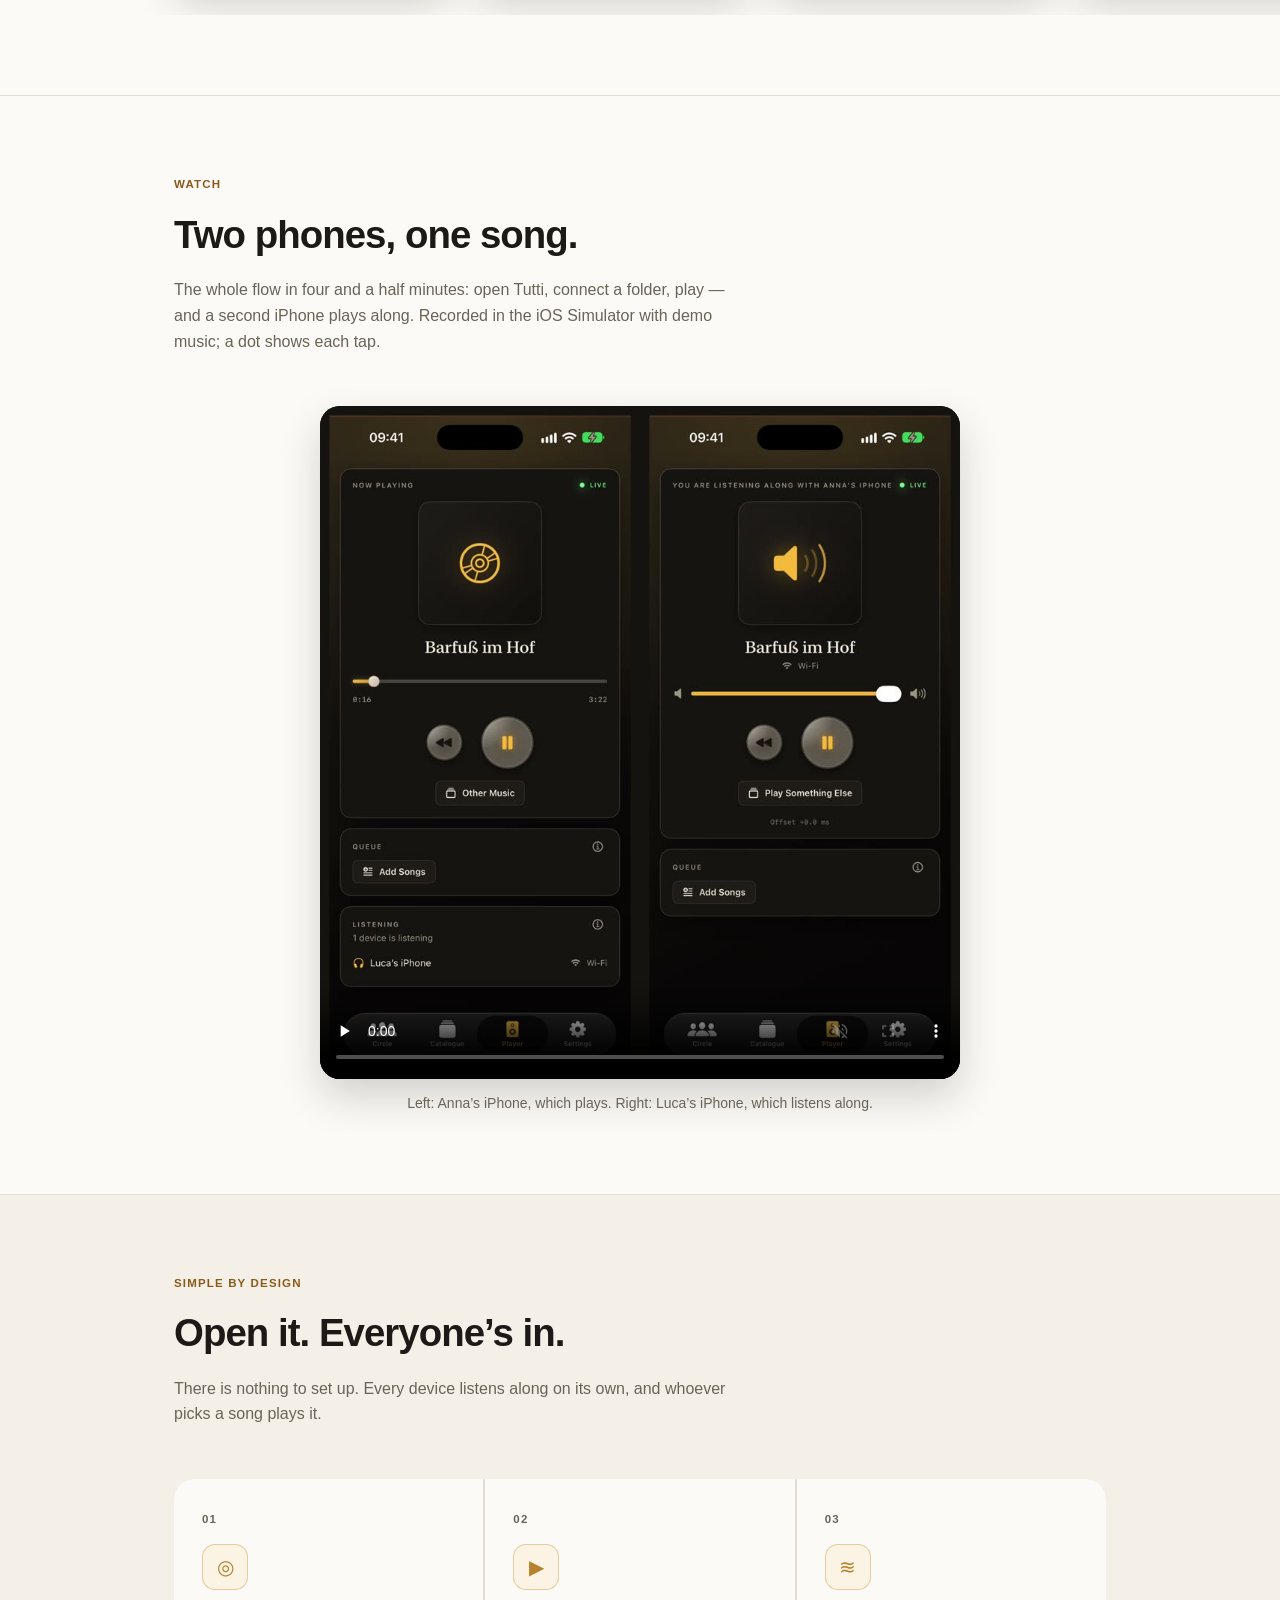
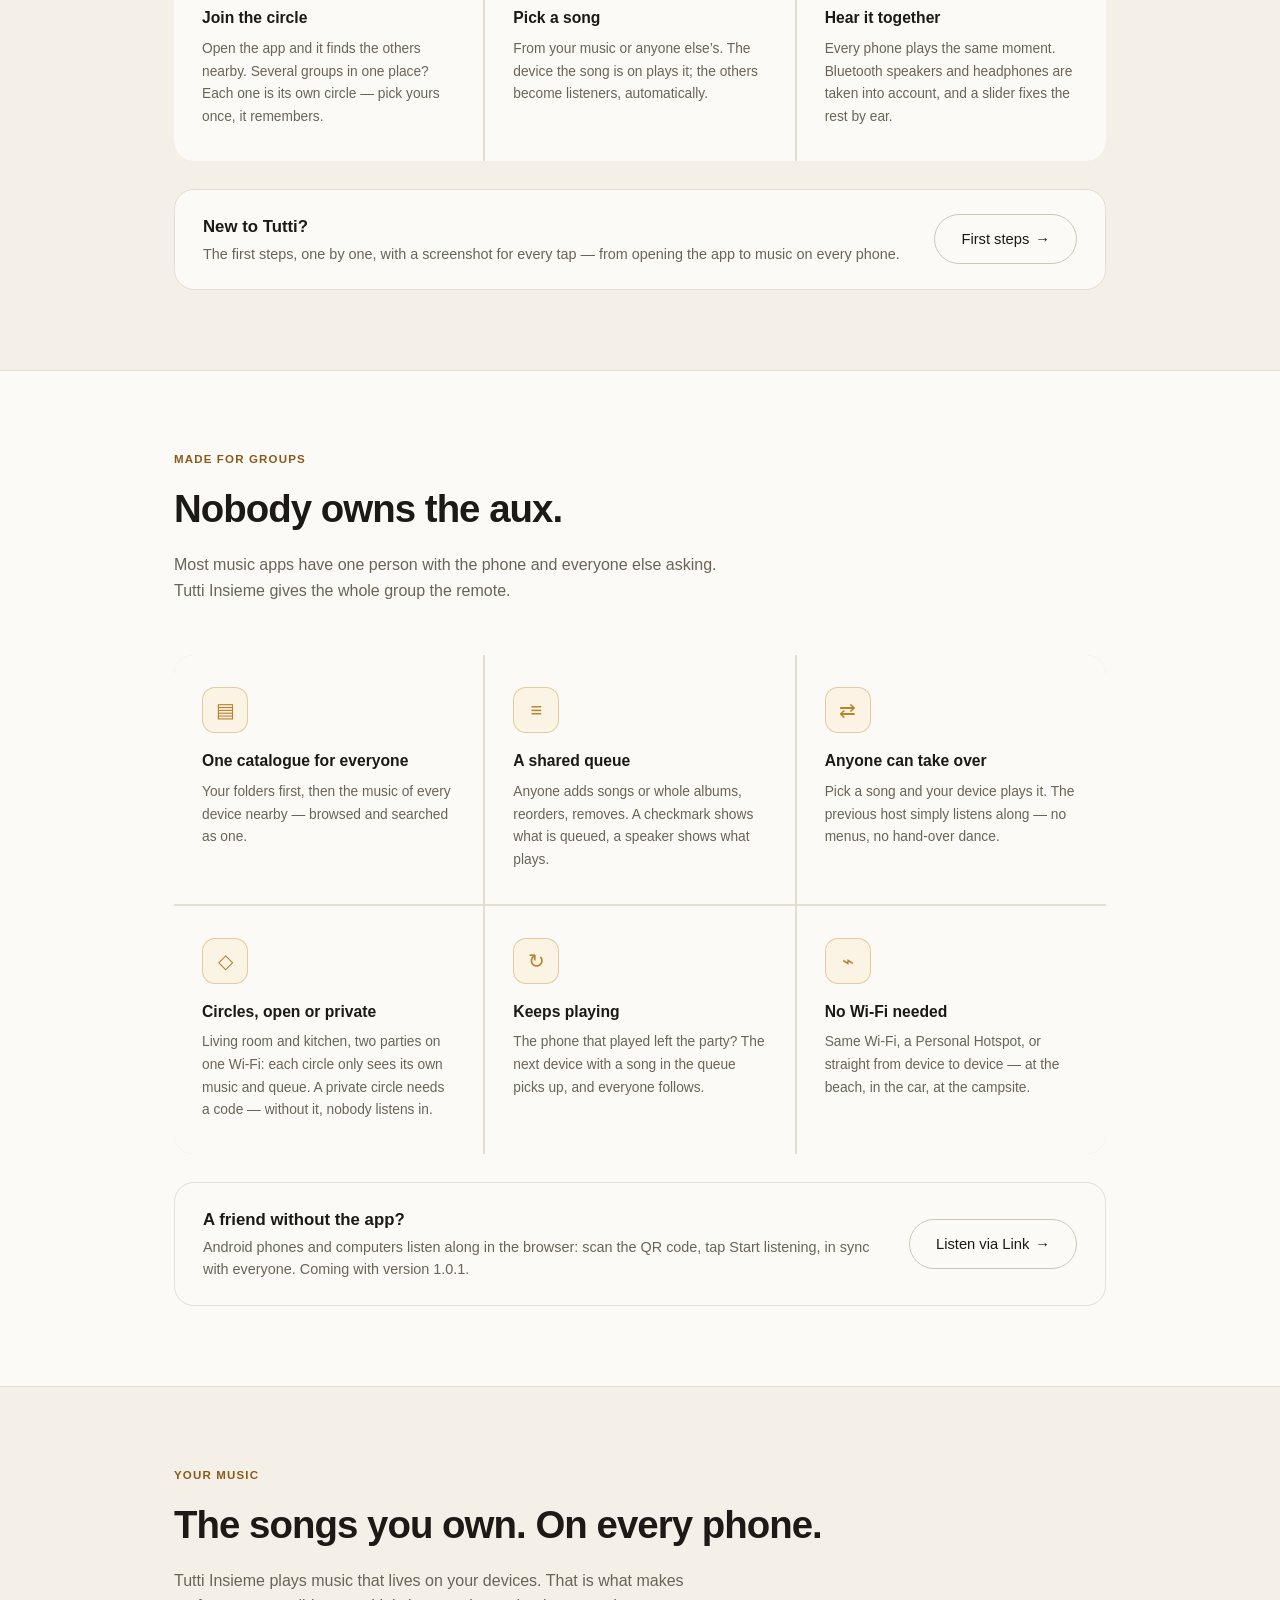
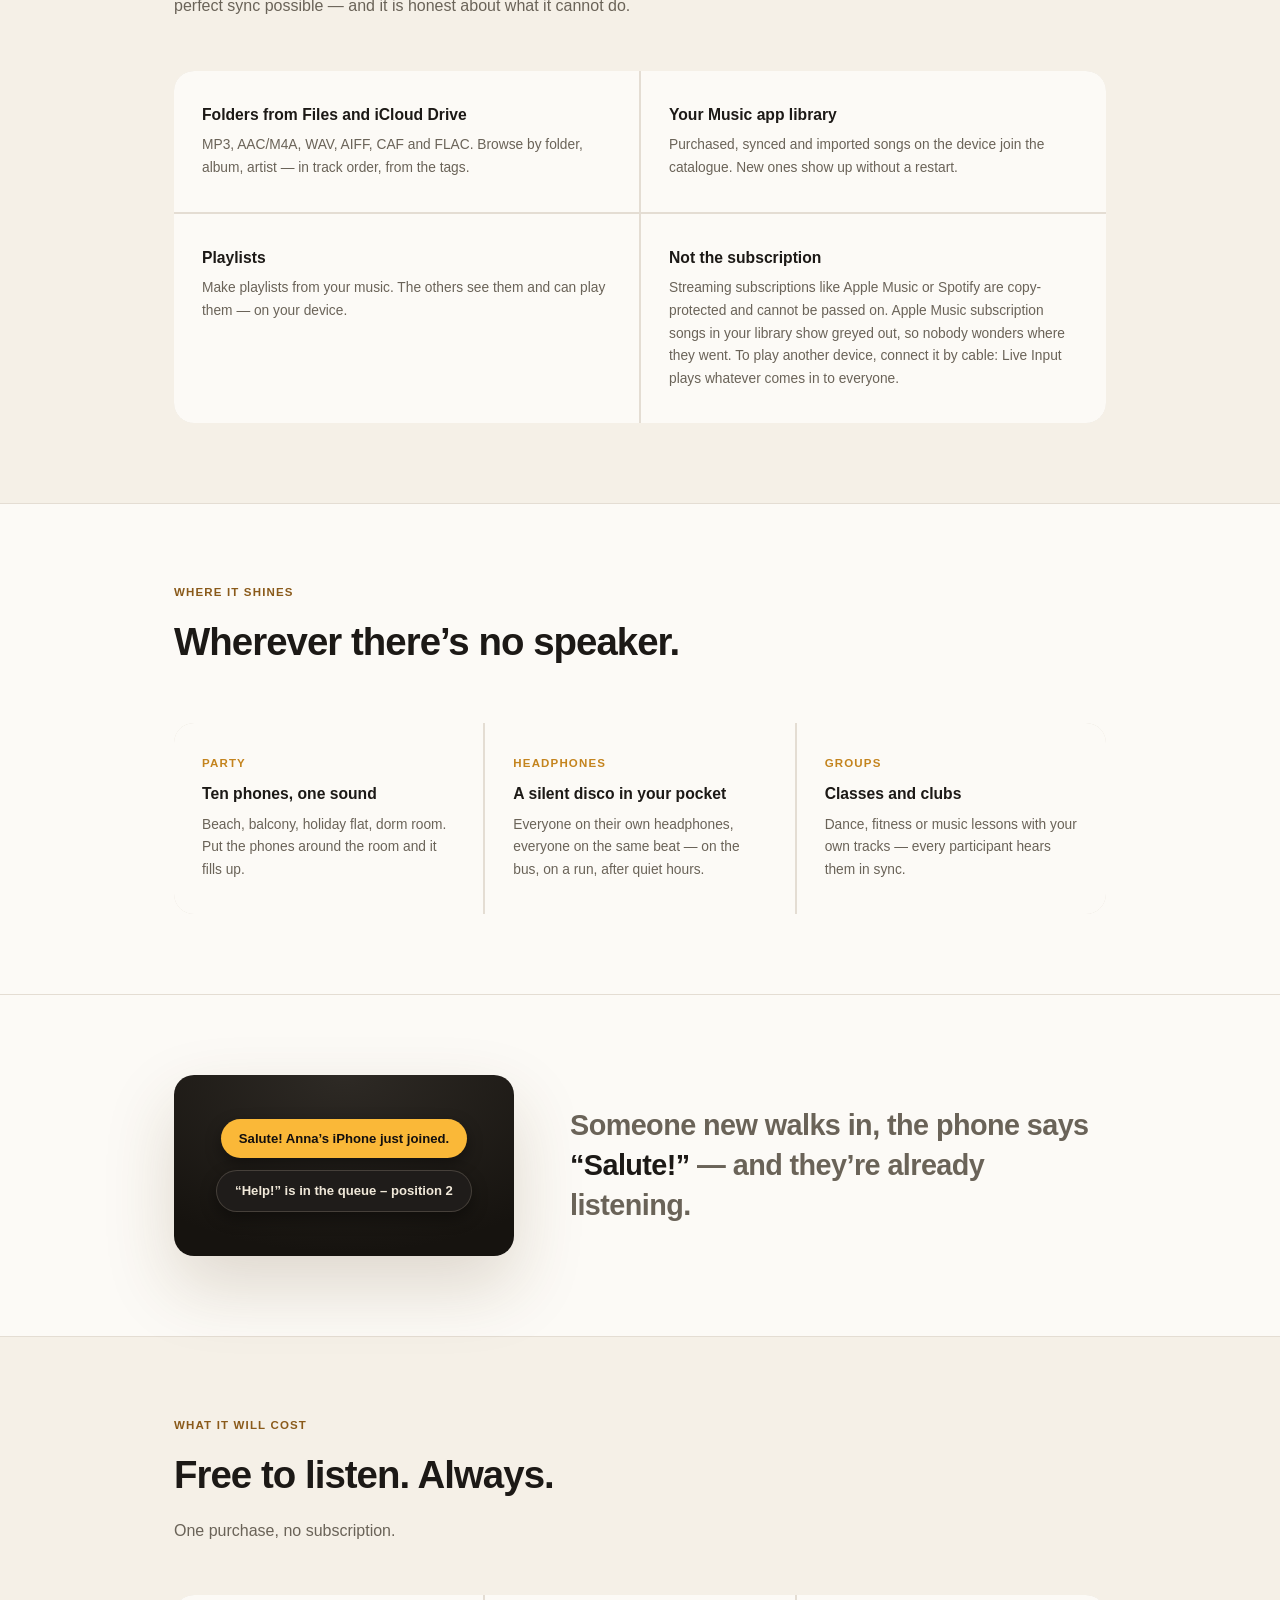
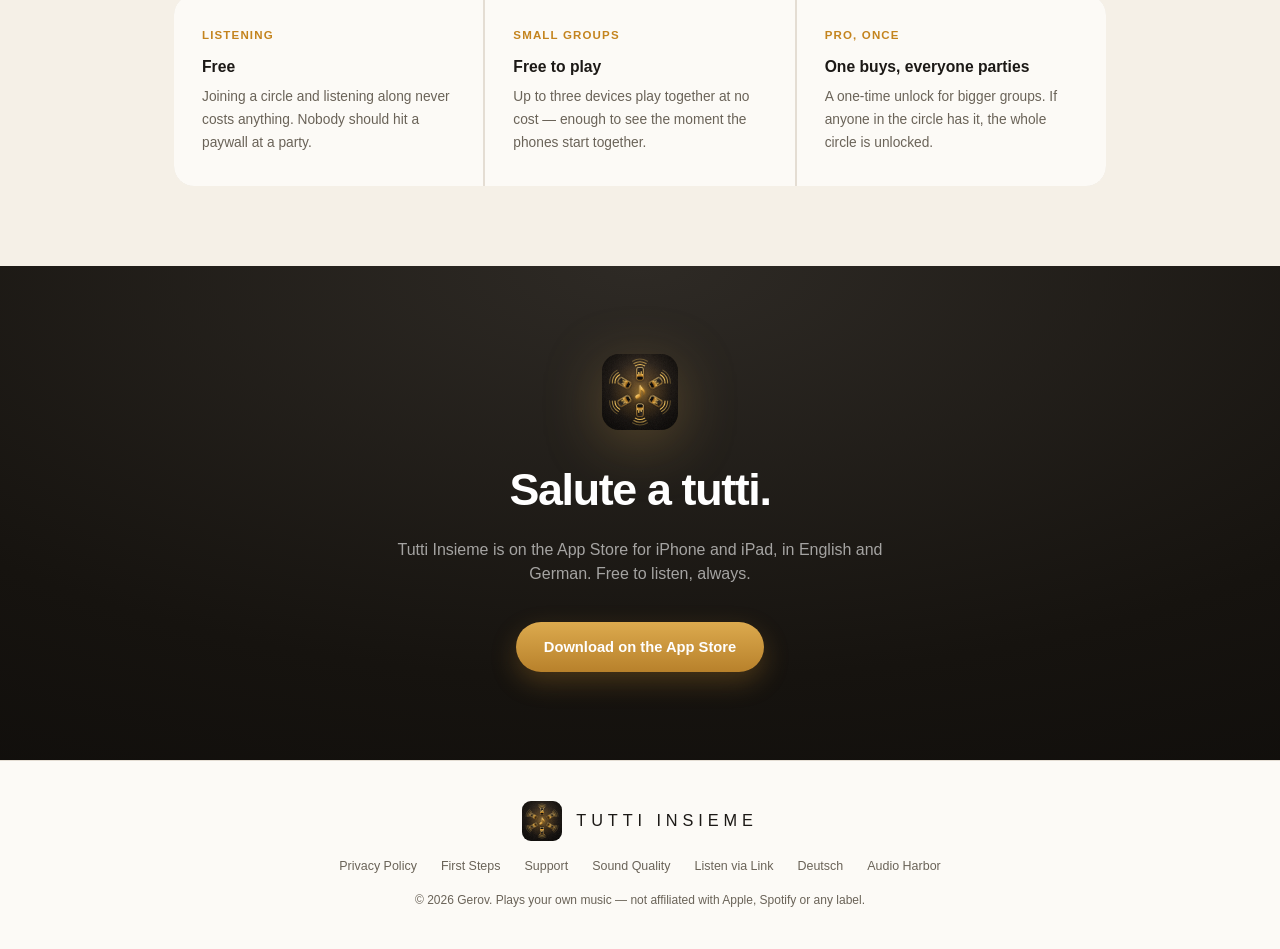
==== commit 98653d81: "Update website from tutti-insieme-develop 0c3faa0" ====
--- a/docs/index.html
+++ b/docs/index.html
@@ -5,6 +5,7 @@
   <meta name="viewport" content="width=device-width, initial-scale=1.0" />
   <title>Tutti Insieme — Play Your Music in Sync on Every iPhone</title>
   <meta name="description" content="Play your own music on every iPhone and iPad in the room, in sync. One device plays, everyone hears the same beat. No speaker, no account." />
+  <meta name="apple-itunes-app" content="app-id=6829504149" />
   <link rel="canonical" href="https://petergerov.github.io/tutti-insieme/" />
   <link rel="alternate" hreflang="en" href="https://petergerov.github.io/tutti-insieme/" />
   <link rel="alternate" hreflang="de" href="https://petergerov.github.io/tutti-insieme/de.html" />
@@ -53,6 +54,8 @@
         "de"
       ],
       "isAccessibleForFree": true,
+      "installUrl": "https://apps.apple.com/at/app/tutti-insieme/id6829504149?l=en-GB",
+      "sameAs": "https://apps.apple.com/at/app/tutti-insieme/id6829504149?l=en-GB",
       "image": "https://petergerov.github.io/tutti-insieme/icon-180.png",
       "screenshot": [
         "https://petergerov.github.io/tutti-insieme/screenshots/en-1-hero.jpg",
@@ -97,10 +100,11 @@
     <a href="#price" class="nav-link">Price</a>
     <a href="first-steps.html" class="nav-link">First steps</a>
     <a href="sound-quality.html" class="nav-link">Sound quality</a>
+    <a href="listen-via-link.html" class="nav-link">Listen via Link</a>
   </div>
   <div class="nav-right">
     <a href="de.html" class="lang" hreflang="de" lang="de">DE</a>
-    <a href="#get" class="nav-cta">Coming soon</a>
+    <a href="https://apps.apple.com/at/app/tutti-insieme/id6829504149?l=en-GB" class="nav-cta">App Store</a>
   </div>
 </nav>
 
@@ -133,7 +137,7 @@
       <h1>Every phone.<br>One <em>song</em>.</h1>
       <p>Tutti Insieme turns the phones in the room into one sound system. One device plays — everyone else hears the same beat at the same moment. No speaker, no router, no account.</p>
       <div class="hero-actions">
-        <a href="#get" class="btn-primary">Coming to the App Store</a>
+        <a href="https://apps.apple.com/at/app/tutti-insieme/id6829504149?l=en-GB" class="btn-primary">Download on the App Store</a>
         <a href="#how-it-works" class="btn-secondary">How it works</a>
       </div>
       <p class="hero-trust">No account · No streaming · Wi‑Fi, direct or Personal Hotspot · English &amp; Deutsch</p>
@@ -290,6 +294,13 @@
         <p>Same Wi‑Fi, a Personal Hotspot, or straight from device to device — at the beach, in the car, at the campsite.</p>
       </div>
     </div>
+    <div class="guide-teaser">
+      <div>
+        <h3>A friend without the app?</h3>
+        <p>Android phones and computers listen along in the browser: scan the QR code, tap Start listening, in sync with everyone. Coming with version 1.0.1.</p>
+      </div>
+      <a href="listen-via-link.html" class="btn-secondary">Listen via Link</a>
+    </div>
   </div>
 </section>
 
@@ -391,8 +402,8 @@
 <section class="cta-section" id="get">
   <img class="cta-mark" src="mark.svg" alt="" width="76" height="76" />
   <h2>Salute a tutti.</h2>
-  <p>Tutti Insieme is in development for iPhone and iPad, in English and German. It is not on the App Store yet — we say so here, not in a footnote.</p>
-  <span class="btn-cta">Coming soon</span>
+  <p>Tutti Insieme is on the App Store for iPhone and iPad, in English and German. Free to listen, always.</p>
+  <a href="https://apps.apple.com/at/app/tutti-insieme/id6829504149?l=en-GB" class="btn-cta">Download on the App Store</a>
 </section>
 
 <footer>
@@ -405,6 +416,7 @@
     <a href="first-steps.html">First Steps</a>
     <a href="support.html">Support</a>
     <a href="sound-quality.html">Sound Quality</a>
+    <a href="listen-via-link.html">Listen via Link</a>
     <a href="de.html" hreflang="de" lang="de">Deutsch</a>
     <a href="https://petergerov.github.io/audio-harbor/">Audio Harbor</a>
   </div>
--- a/docs/site.css
+++ b/docs/site.css
@@ -416,6 +416,9 @@
 .page h2 { font-size: 1.05rem; font-weight: 600; margin: 28px 0 8px; }
 .page p { font-size: 0.95rem; color: var(--secondary); margin-bottom: 14px; line-height: 1.6; }
 .page ul { margin: 0 0 14px 18px; color: var(--secondary); font-size: 0.95rem; line-height: 1.6; }
+.page ol { margin: 0 0 14px 20px; color: var(--secondary); font-size: 0.95rem; line-height: 1.6; }
+.page li + li { margin-top: 6px; }
+.page code { font-size: 0.85em; background: var(--bg2); padding: 1px 5px; border-radius: 5px; }
 .page section + section { margin-top: 56px; padding-top: 40px; border-top: 1px solid var(--border); }
 .page .table-wrap { overflow-x: auto; margin: 4px 0 16px; border: 1px solid var(--border); border-radius: var(--radius); }
 .page table { width: 100%; border-collapse: collapse; font-size: 0.9rem; }
@@ -427,12 +430,18 @@
 .page .num { text-align: right; white-space: nowrap; font-variant-numeric: tabular-nums; }
 .page .note { font-size: 0.8rem; color: var(--muted); }
 
-/* Seven links need room: closer together first, then only the links to other pages. */
-@media (max-width: 1280px) {
+/* Eight links need room: closer together first, then only the links to other pages. */
+@media (max-width: 1400px) {
   .nav-links { gap: 22px; }
 }
-@media (max-width: 1200px) {
+@media (max-width: 1375px) {
   .nav-link[href*="#"] { display: none; }
+}
+@media (max-width: 960px) {
+  .nav-links { gap: 16px; }
+}
+@media (max-width: 890px) {
+  .nav-links { display: none; }
 }
 @media (max-width: 760px) {
   nav { padding: 0 20px; }
